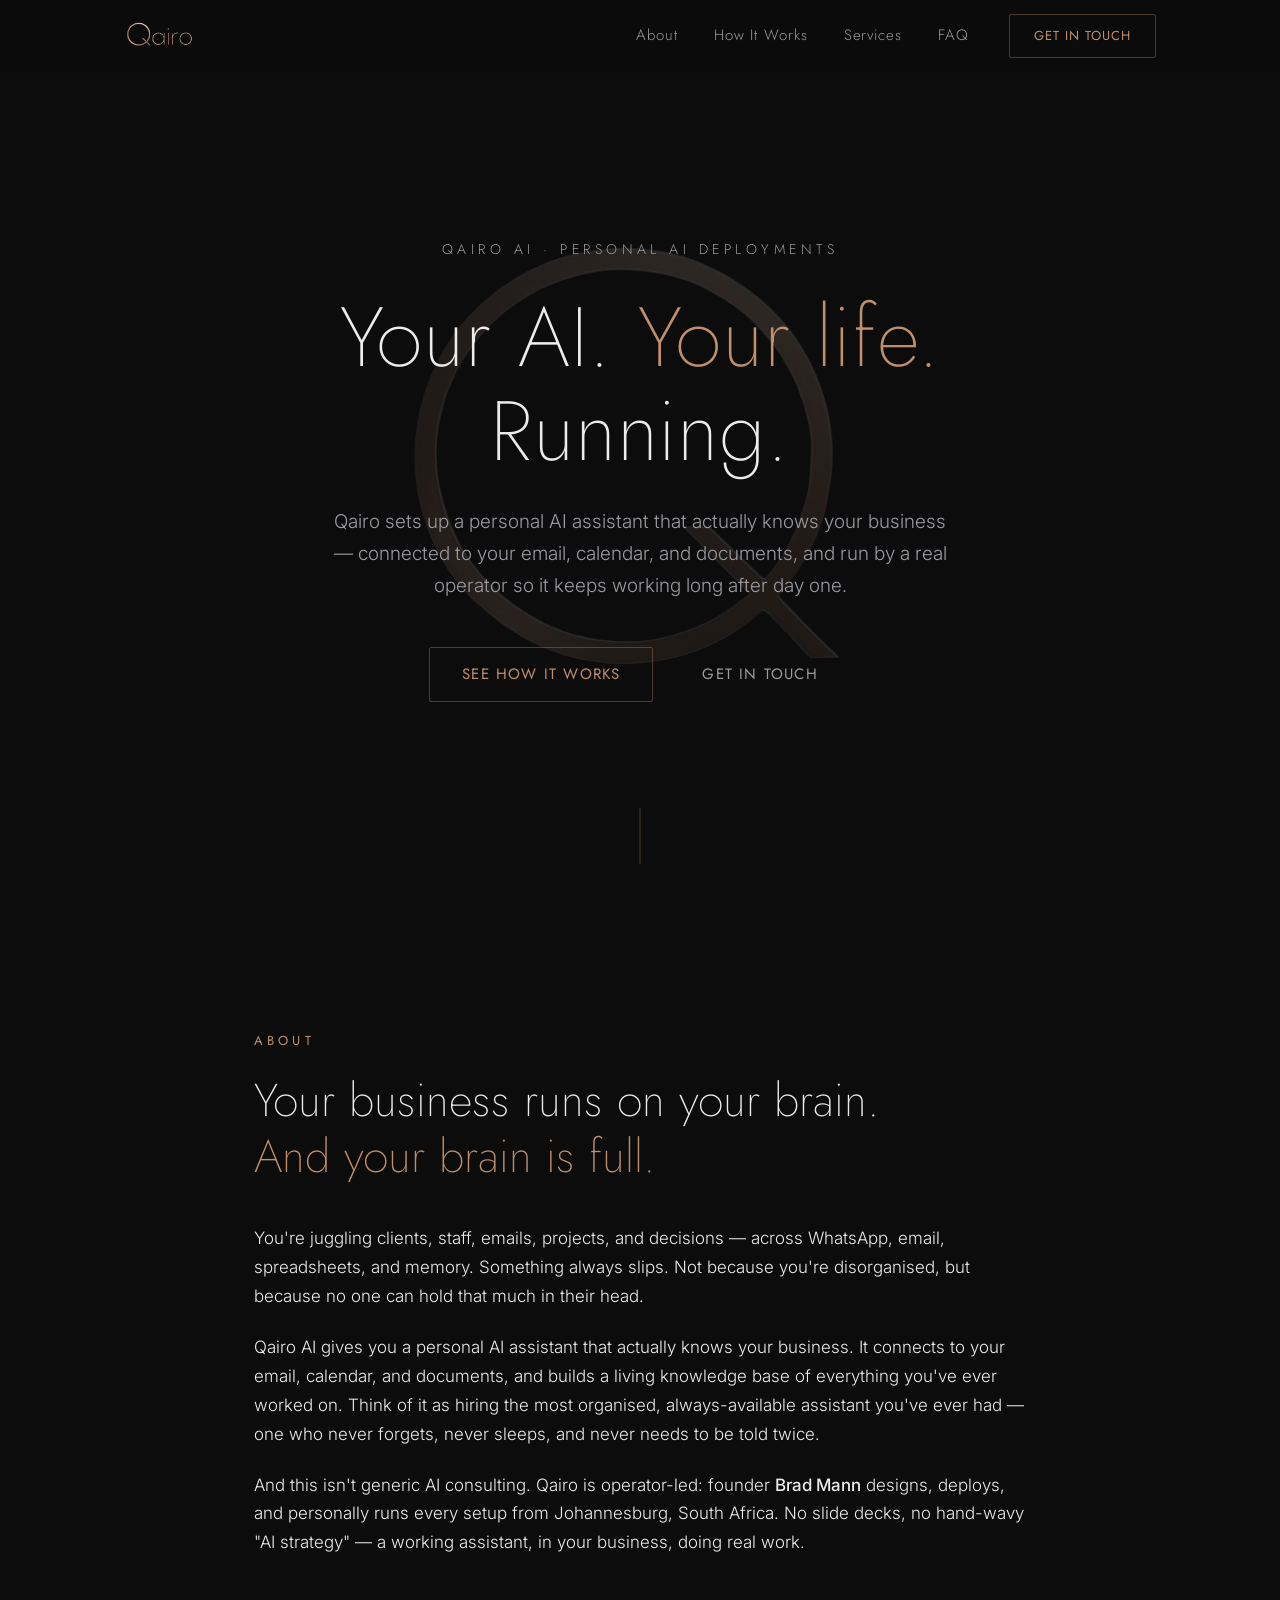
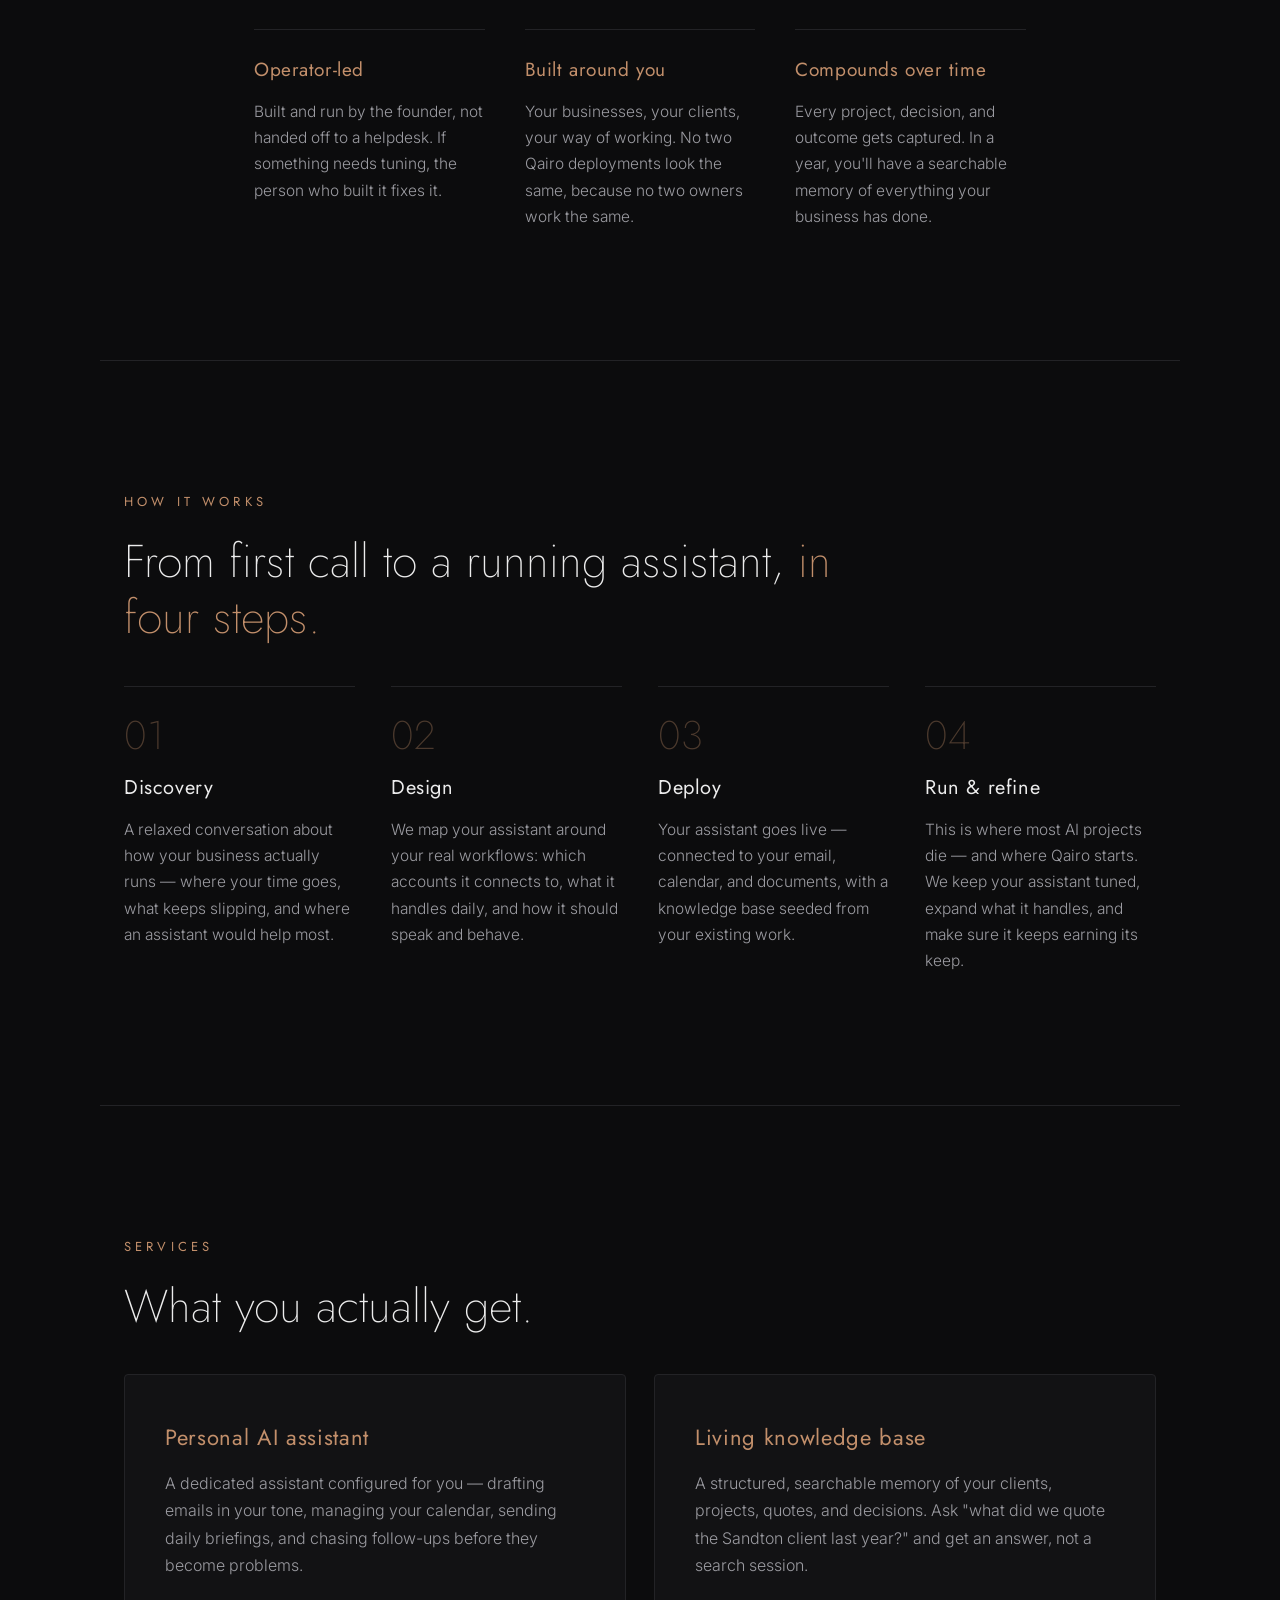
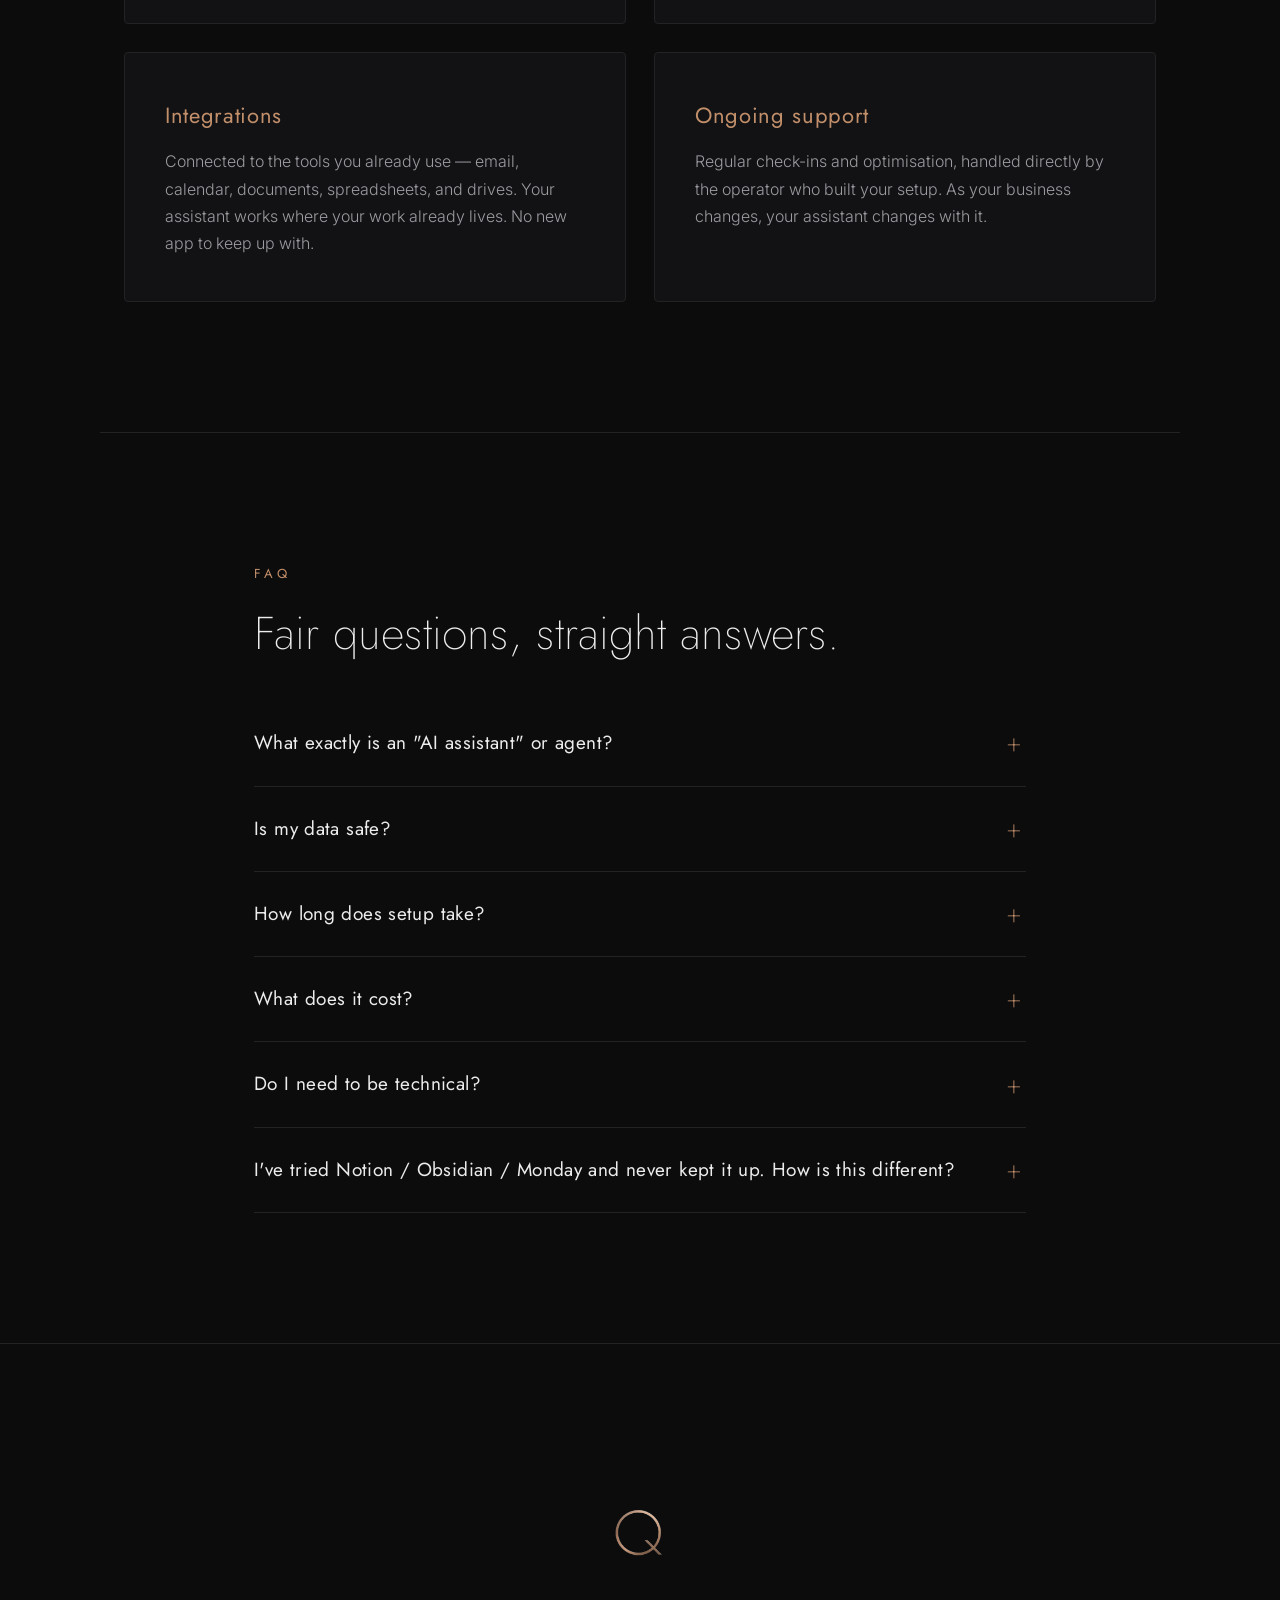
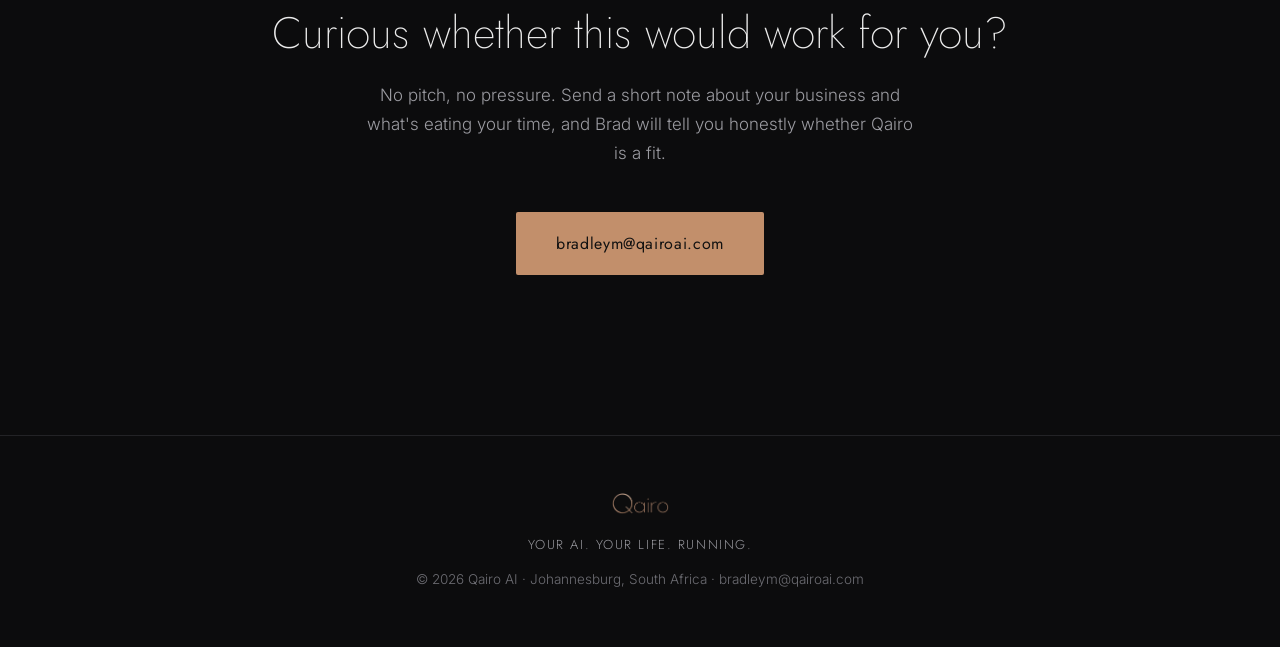
==== index.html @ a89d3c4e "Fix script path: remove js/ prefix from main.js" ====
<!DOCTYPE html>
<html lang="en">
<head>
  <meta charset="UTF-8" />
  <meta name="viewport" content="width=device-width, initial-scale=1.0" />
  <title>Qairo AI — Your AI. Your life. Running.</title>
  <meta name="description" content="Qairo AI sets up a personal AI assistant that actually knows your business — connected to your email, calendar, and documents, run by an operator who keeps it working." />
  <link rel="icon" type="image/png" href="favicon.png" />
  <link rel="preconnect" href="https://fonts.googleapis.com" />
  <link rel="preconnect" href="https://fonts.gstatic.com" crossorigin />
  <link href="https://fonts.googleapis.com/css2?family=Jost:wght@200;300;400;500&family=Inter:wght@300;400;500&display=swap" rel="stylesheet" />
  <link rel="stylesheet" href="style.css" />
</head>
<body>

  <!-- ===== Navigation ===== -->
  <header class="nav" id="nav">
    <div class="nav-inner">
      <a href="#top" class="nav-brand" aria-label="Qairo AI — back to top">
        <img src="qairo-wordmark-t.png" alt="Qairo" class="nav-logo" />
      </a>
      <nav class="nav-links" aria-label="Page sections">
        <a href="#about">About</a>
        <a href="#how">How It Works</a>
        <a href="#services">Services</a>
        <a href="#faq">FAQ</a>
      </nav>
      <a href="#contact" class="btn btn-outline nav-cta">Get in touch</a>
      <button class="nav-toggle" id="navToggle" aria-label="Open menu" aria-expanded="false">
        <span></span><span></span>
      </button>
    </div>
    <nav class="nav-mobile" id="navMobile" aria-label="Mobile navigation">
      <a href="#about">About</a>
      <a href="#how">How It Works</a>
      <a href="#services">Services</a>
      <a href="#faq">FAQ</a>
      <a href="#contact">Get in touch</a>
    </nav>
  </header>

  <main id="top">

    <!-- ===== Hero ===== -->
    <section class="hero">
      <div class="hero-ring" aria-hidden="true">
        <img src="qairo-mark-t.png" alt="" />
      </div>
      <div class="hero-content reveal">
        <p class="hero-kicker">Qairo AI &middot; Personal AI Deployments</p>
        <h1 class="hero-title">
          Your AI. <span class="accent">Your life.</span> Running.
        </h1>
        <p class="hero-sub">
          Qairo sets up a personal AI assistant that actually knows your business —
          connected to your email, calendar, and documents, and run by a real operator
          so it keeps working long after day one.
        </p>
        <div class="hero-actions">
          <a href="#how" class="btn btn-outline">See how it works</a>
          <a href="#contact" class="btn btn-ghost">Get in touch</a>
        </div>
      </div>
      <a href="#about" class="hero-scroll" aria-label="Scroll to About">
        <span class="hero-scroll-line"></span>
      </a>
    </section>

    <!-- ===== About ===== -->
    <section class="section" id="about">
      <div class="container narrow">
        <p class="section-kicker reveal">About</p>
        <h2 class="section-title reveal">Your business runs on your brain.<br /><span class="accent">And your brain is full.</span></h2>
        <div class="about-copy reveal">
          <p>
            You're juggling clients, staff, emails, projects, and decisions — across WhatsApp,
            email, spreadsheets, and memory. Something always slips. Not because you're
            disorganised, but because no one can hold that much in their head.
          </p>
          <p>
            Qairo AI gives you a personal AI assistant that actually knows your business.
            It connects to your email, calendar, and documents, and builds a living knowledge
            base of everything you've ever worked on. Think of it as hiring the most organised,
            always-available assistant you've ever had — one who never forgets, never sleeps,
            and never needs to be told twice.
          </p>
          <p>
            And this isn't generic AI consulting. Qairo is operator-led: founder
            <strong>Brad Mann</strong> designs, deploys, and personally runs every setup from
            Johannesburg, South Africa. No slide decks, no hand-wavy "AI strategy" — a working
            assistant, in your business, doing real work.
          </p>
        </div>
        <div class="about-points">
          <div class="about-point reveal">
            <h3>Operator-led</h3>
            <p>Built and run by the founder, not handed off to a helpdesk. If something needs tuning, the person who built it fixes it.</p>
          </div>
          <div class="about-point reveal">
            <h3>Built around you</h3>
            <p>Your businesses, your clients, your way of working. No two Qairo deployments look the same, because no two owners work the same.</p>
          </div>
          <div class="about-point reveal">
            <h3>Compounds over time</h3>
            <p>Every project, decision, and outcome gets captured. In a year, you'll have a searchable memory of everything your business has done.</p>
          </div>
        </div>
      </div>
    </section>

    <div class="divider" aria-hidden="true"></div>

    <!-- ===== How It Works ===== -->
    <section class="section" id="how">
      <div class="container">
        <p class="section-kicker reveal">How It Works</p>
        <h2 class="section-title reveal">From first call to a running assistant, <span class="accent">in four steps.</span></h2>
        <ol class="steps">
          <li class="step reveal">
            <span class="step-num">01</span>
            <h3>Discovery</h3>
            <p>A relaxed conversation about how your business actually runs — where your time goes, what keeps slipping, and where an assistant would help most.</p>
          </li>
          <li class="step reveal">
            <span class="step-num">02</span>
            <h3>Design</h3>
            <p>We map your assistant around your real workflows: which accounts it connects to, what it handles daily, and how it should speak and behave.</p>
          </li>
          <li class="step reveal">
            <span class="step-num">03</span>
            <h3>Deploy</h3>
            <p>Your assistant goes live — connected to your email, calendar, and documents, with a knowledge base seeded from your existing work.</p>
          </li>
          <li class="step reveal">
            <span class="step-num">04</span>
            <h3>Run &amp; refine</h3>
            <p>This is where most AI projects die — and where Qairo starts. We keep your assistant tuned, expand what it handles, and make sure it keeps earning its keep.</p>
          </li>
        </ol>
      </div>
    </section>

    <div class="divider" aria-hidden="true"></div>

    <!-- ===== Services ===== -->
    <section class="section" id="services">
      <div class="container">
        <p class="section-kicker reveal">Services</p>
        <h2 class="section-title reveal">What you actually get.</h2>
        <div class="cards">
          <div class="card reveal">
            <h3>Personal AI assistant</h3>
            <p>A dedicated assistant configured for you — drafting emails in your tone, managing your calendar, sending daily briefings, and chasing follow-ups before they become problems.</p>
          </div>
          <div class="card reveal">
            <h3>Living knowledge base</h3>
            <p>A structured, searchable memory of your clients, projects, quotes, and decisions. Ask "what did we quote the Sandton client last year?" and get an answer, not a search session.</p>
          </div>
          <div class="card reveal">
            <h3>Integrations</h3>
            <p>Connected to the tools you already use — email, calendar, documents, spreadsheets, and drives. Your assistant works where your work already lives. No new app to keep up with.</p>
          </div>
          <div class="card reveal">
            <h3>Ongoing support</h3>
            <p>Regular check-ins and optimisation, handled directly by the operator who built your setup. As your business changes, your assistant changes with it.</p>
          </div>
        </div>
      </div>
    </section>

    <div class="divider" aria-hidden="true"></div>

    <!-- ===== FAQ ===== -->
    <section class="section" id="faq">
      <div class="container narrow">
        <p class="section-kicker reveal">FAQ</p>
        <h2 class="section-title reveal">Fair questions, straight answers.</h2>
        <div class="faq-list reveal">

          <details class="faq-item">
            <summary>What exactly is an "AI assistant" or agent?</summary>
            <div class="faq-body">
              <p>It's software powered by the same AI models behind tools like ChatGPT — but set up specifically for you, connected to your actual email, calendar, and documents, and given a memory of your business. Instead of you visiting a chatbot and explaining context every time, your assistant already knows the context and does the work: drafting, scheduling, reminding, and answering questions about your own history.</p>
            </div>
          </details>

          <details class="faq-item">
            <summary>Is my data safe?</summary>
            <div class="faq-body">
              <p>Yes — and this is treated as the most important part of the setup, not an afterthought. Your assistant runs on your own accounts and infrastructure, access is scoped to only what it needs, and your knowledge base belongs to you. Nothing is pooled with other clients, and nothing is used to train public models. If you ever leave, you keep everything.</p>
            </div>
          </details>

          <details class="faq-item">
            <summary>How long does setup take?</summary>
            <div class="faq-body">
              <p>Most deployments are live and useful within the first couple of weeks. You'll see real value early — a working assistant handling email and calendar — and the knowledge base deepens over the following weeks as more of your history gets captured.</p>
            </div>
          </details>

          <details class="faq-item">
            <summary>What does it cost?</summary>
            <div class="faq-body">
              <p>Pricing is a once-off setup fee plus a simple monthly subscription, with plans starting from R1,500 per month depending on how many integrations and how much ongoing support you need. Business and team pricing is available on request. If it doesn't save you meaningfully more than it costs, it's not doing its job — that's the standard it's held to.</p>
            </div>
          </details>

          <details class="faq-item">
            <summary>Do I need to be technical?</summary>
            <div class="faq-body">
              <p>Not at all. If you can send a WhatsApp message, you can use your assistant. The technical side — setup, integrations, maintenance — is entirely handled for you. That's the whole point of it being operator-led.</p>
            </div>
          </details>

          <details class="faq-item">
            <summary>I've tried Notion / Obsidian / Monday and never kept it up. How is this different?</summary>
            <div class="faq-body">
              <p>Those tools only work if you keep feeding them — and that's exactly the admin you don't have time for. Qairo flips it: your assistant does the capturing, filing, and updating for you. The system maintains itself, so it's still working in month six, not abandoned in week three.</p>
            </div>
          </details>

        </div>
      </div>
    </section>

    <!-- ===== CTA ===== -->
    <section class="cta" id="contact">
      <div class="container narrow reveal">
        <img src="qairo-mark-t.png" alt="" class="cta-mark" aria-hidden="true" />
        <h2 class="cta-title">Curious whether this would work for you?</h2>
        <p class="cta-sub">
          No pitch, no pressure. Send a short note about your business and what's eating your
          time, and Brad will tell you honestly whether Qairo is a fit.
        </p>
        <a href="mailto:bradleym@qairoai.com" class="btn btn-solid btn-lg">bradleym@qairoai.com</a>
      </div>
    </section>

  </main>

  <!-- ===== Footer ===== -->
  <footer class="footer">
    <div class="container footer-inner">
      <img src="qairo-wordmark-t.png" alt="Qairo" class="footer-logo" />
      <p class="footer-tag">Your AI. Your life. Running.</p>
      <p class="footer-meta">&copy; 2026 Qairo AI &middot; Johannesburg, South Africa &middot; <a href="mailto:bradleym@qairoai.com">bradleym@qairoai.com</a></p>
    </div>
  </footer>

  <script src="main.js"></script>
</body>
</html>
---- style.css ----
/* ==========================================================================
   Qairo AI — single-page site
   Palette: near-black base, grey secondary, copper accent (from logo)
   ========================================================================== */

:root {
  --bg: #0c0c0d;
  --bg-raised: #121214;
  --line: #232326;
  --text: #ececec;
  --muted: #9b9ba1;
  --copper: #c28f6b;
  --copper-bright: #d9a97f;
  --copper-dim: rgba(194, 143, 107, 0.35);

  --font-head: "Jost", "Century Gothic", sans-serif;
  --font-body: "Inter", "Helvetica Neue", sans-serif;

  --container: 1080px;
  --ease: cubic-bezier(0.22, 1, 0.36, 1);
}

* { margin: 0; padding: 0; box-sizing: border-box; }

html {
  scroll-behavior: smooth;
  scroll-padding-top: 84px;
}

body {
  background: var(--bg);
  color: var(--text);
  font-family: var(--font-body);
  font-weight: 300;
  font-size: 17px;
  line-height: 1.7;
  -webkit-font-smoothing: antialiased;
}

img { max-width: 100%; display: block; }

a { color: var(--copper); text-decoration: none; }

.container {
  max-width: var(--container);
  margin: 0 auto;
  padding: 0 24px;
}

.container.narrow { max-width: 820px; }

.accent { color: var(--copper); }

/* ===== Buttons ===== */

.btn {
  display: inline-block;
  font-family: var(--font-head);
  font-weight: 400;
  font-size: 15px;
  letter-spacing: 0.08em;
  text-transform: uppercase;
  padding: 14px 32px;
  border-radius: 2px;
  transition: all 0.35s var(--ease);
}

.btn-solid {
  background: var(--copper);
  color: #111;
}
.btn-solid:hover {
  background: var(--copper-bright);
  transform: translateY(-2px);
}

.btn-outline {
  border: 1px solid var(--copper-dim);
  color: var(--copper);
}
.btn-outline:hover {
  border-color: var(--copper);
  transform: translateY(-1px);
}

.btn-ghost {
  color: var(--muted);
  border: 1px solid transparent;
}
.btn-ghost:hover { color: var(--text); }

.btn-lg {
  font-size: 16px;
  padding: 18px 40px;
  text-transform: none;
  letter-spacing: 0.04em;
}

/* ===== Navigation ===== */

.nav {
  position: fixed;
  inset: 0 0 auto 0;
  z-index: 100;
  background: rgba(12, 12, 13, 0.72);
  backdrop-filter: blur(14px);
  -webkit-backdrop-filter: blur(14px);
  border-bottom: 1px solid transparent;
  transition: border-color 0.4s var(--ease);
}

.nav.scrolled { border-bottom-color: var(--line); }

.nav-inner {
  max-width: var(--container);
  margin: 0 auto;
  padding: 0 24px;
  height: 72px;
  display: flex;
  align-items: center;
  gap: 40px;
}

.nav-logo { height: 30px; width: auto; }

.nav-brand { display: flex; align-items: center; }

.nav-links {
  display: flex;
  gap: 36px;
  margin-left: auto;
}

.nav-links a {
  font-family: var(--font-head);
  font-weight: 300;
  font-size: 15px;
  letter-spacing: 0.06em;
  color: var(--muted);
  transition: color 0.3s var(--ease);
}

.nav-links a:hover { color: var(--copper); }

.nav-cta { padding: 10px 24px; font-size: 13px; }

.nav-toggle {
  display: none;
  margin-left: auto;
  background: none;
  border: none;
  width: 40px;
  height: 40px;
  cursor: pointer;
  flex-direction: column;
  justify-content: center;
  align-items: center;
  gap: 7px;
}
.nav-toggle span {
  display: block;
  width: 22px;
  height: 1px;
  background: var(--text);
  transition: transform 0.3s var(--ease), opacity 0.3s var(--ease);
}
.nav-toggle[aria-expanded="true"] span:first-child { transform: translateY(4px) rotate(45deg); }
.nav-toggle[aria-expanded="true"] span:last-child { transform: translateY(-4px) rotate(-45deg); }

.nav-mobile {
  display: none;
  flex-direction: column;
  padding: 8px 24px 24px;
  border-bottom: 1px solid var(--line);
}
.nav-mobile a {
  font-family: var(--font-head);
  font-size: 17px;
  letter-spacing: 0.05em;
  color: var(--text);
  padding: 14px 0;
  border-bottom: 1px solid var(--line);
}
.nav-mobile a:last-child { border-bottom: none; color: var(--copper); }
.nav.open .nav-mobile { display: flex; }

/* ===== Hero ===== */

.hero {
  min-height: 100vh;
  display: flex;
  flex-direction: column;
  justify-content: center;
  align-items: center;
  text-align: center;
  position: relative;
  overflow: hidden;
  padding: 120px 24px 80px;
}

.hero-ring {
  position: absolute;
  top: 50%;
  left: 50%;
  width: min(78vh, 90vw);
  transform: translate(-50%, -50%);
  opacity: 0.14;
  pointer-events: none;
  animation: ring-drift 26s ease-in-out infinite alternate;
}

@keyframes ring-drift {
  from { transform: translate(-50%, -50%) rotate(-3deg) scale(1); }
  to   { transform: translate(-50%, -50%) rotate(3deg) scale(1.04); }
}

.hero-content {
  position: relative;
  max-width: 760px;
}

.hero-kicker {
  font-family: var(--font-head);
  font-weight: 300;
  font-size: 14px;
  letter-spacing: 0.32em;
  text-transform: uppercase;
  color: var(--muted);
  margin-bottom: 28px;
}

.hero-title {
  font-family: var(--font-head);
  font-weight: 200;
  font-size: clamp(44px, 7.5vw, 84px);
  line-height: 1.12;
  letter-spacing: 0.01em;
  margin-bottom: 28px;
}

.hero-sub {
  color: var(--muted);
  font-size: clamp(16px, 2vw, 19px);
  max-width: 620px;
  margin: 0 auto 44px;
}

.hero-actions {
  display: flex;
  gap: 16px;
  justify-content: center;
  flex-wrap: wrap;
}

.hero-scroll {
  position: absolute;
  bottom: 36px;
  left: 50%;
  transform: translateX(-50%);
}

.hero-scroll-line {
  display: block;
  width: 1px;
  height: 56px;
  background: var(--copper-dim);
  position: relative;
  overflow: hidden;
}
.hero-scroll-line::after {
  content: "";
  position: absolute;
  inset: 0;
  background: var(--copper);
  transform: translateY(-100%);
  animation: scroll-hint 2.6s var(--ease) infinite;
}

@keyframes scroll-hint {
  0% { transform: translateY(-100%); }
  55% { transform: translateY(100%); }
  100% { transform: translateY(100%); }
}

/* ===== Sections ===== */

.section { padding: 130px 0; }

.section-kicker {
  font-family: var(--font-head);
  font-weight: 400;
  font-size: 13px;
  letter-spacing: 0.32em;
  text-transform: uppercase;
  color: var(--copper);
  margin-bottom: 20px;
}

.section-title {
  font-family: var(--font-head);
  font-weight: 200;
  font-size: clamp(30px, 4.4vw, 46px);
  line-height: 1.22;
  margin-bottom: 40px;
  max-width: 720px;
}

.divider {
  height: 1px;
  max-width: var(--container);
  margin: 0 auto;
  background: var(--line);
}

/* ===== About ===== */

.about-copy p { margin-bottom: 22px; }
.about-copy p:last-child { margin-bottom: 0; }
.about-copy strong { font-weight: 500; color: var(--text); }

.about-points {
  display: grid;
  grid-template-columns: repeat(3, 1fr);
  gap: 40px;
  margin-top: 72px;
}

.about-point {
  border-top: 1px solid var(--line);
  padding-top: 24px;
  transition: border-color 0.4s var(--ease);
}
.about-point:hover { border-top-color: var(--copper-dim); }

.about-point h3 {
  font-family: var(--font-head);
  font-weight: 400;
  font-size: 19px;
  letter-spacing: 0.03em;
  color: var(--copper);
  margin-bottom: 12px;
}

.about-point p { color: var(--muted); font-size: 15.5px; }

/* ===== How It Works ===== */

.steps {
  list-style: none;
  display: grid;
  grid-template-columns: repeat(4, 1fr);
  gap: 36px;
  margin-top: 24px;
  counter-reset: step;
}

.step {
  border-top: 1px solid var(--line);
  padding-top: 28px;
  transition: border-color 0.4s var(--ease);
}
.step:hover { border-top-color: var(--copper); }

.step-num {
  font-family: var(--font-head);
  font-weight: 200;
  font-size: 40px;
  color: var(--copper-dim);
  display: block;
  margin-bottom: 16px;
  line-height: 1;
}

.step h3 {
  font-family: var(--font-head);
  font-weight: 400;
  font-size: 20px;
  letter-spacing: 0.03em;
  margin-bottom: 12px;
}

.step p { color: var(--muted); font-size: 15.5px; }

/* ===== Services ===== */

.cards {
  display: grid;
  grid-template-columns: repeat(2, 1fr);
  gap: 28px;
  margin-top: 24px;
}

.card {
  background: var(--bg-raised);
  border: 1px solid var(--line);
  border-radius: 4px;
  padding: 44px 40px;
  transition: border-color 0.4s var(--ease), transform 0.4s var(--ease);
}

.card:hover {
  border-color: var(--copper-dim);
  transform: translateY(-4px);
}

.card h3 {
  font-family: var(--font-head);
  font-weight: 400;
  font-size: 22px;
  letter-spacing: 0.03em;
  color: var(--copper);
  margin-bottom: 14px;
}

.card p { color: var(--muted); font-size: 16px; }

/* ===== FAQ ===== */

.faq-list { margin-top: 8px; }

.faq-item {
  border-bottom: 1px solid var(--line);
}

.faq-item summary {
  font-family: var(--font-head);
  font-weight: 400;
  font-size: 19px;
  letter-spacing: 0.02em;
  padding: 26px 44px 26px 0;
  cursor: pointer;
  list-style: none;
  position: relative;
  transition: color 0.3s var(--ease);
}
.faq-item summary::-webkit-details-marker { display: none; }

.faq-item summary::after {
  content: "+";
  position: absolute;
  right: 4px;
  top: 50%;
  transform: translateY(-50%);
  font-family: var(--font-head);
  font-weight: 200;
  font-size: 28px;
  color: var(--copper);
  transition: transform 0.35s var(--ease);
}

.faq-item[open] summary { color: var(--copper); }
.faq-item[open] summary::after { transform: translateY(-50%) rotate(45deg); }

.faq-item summary:hover { color: var(--copper); }

.faq-body { padding: 0 44px 28px 0; }
.faq-body p { color: var(--muted); }

/* ===== CTA ===== */

.cta {
  padding: 150px 0 160px;
  text-align: center;
  border-top: 1px solid var(--line);
}

.cta-mark {
  width: 76px;
  margin: 0 auto 36px;
  opacity: 0.9;
}

.cta-title {
  font-family: var(--font-head);
  font-weight: 200;
  font-size: clamp(30px, 4.4vw, 44px);
  line-height: 1.25;
  margin-bottom: 20px;
}

.cta-sub {
  color: var(--muted);
  max-width: 560px;
  margin: 0 auto 44px;
}

/* ===== Footer ===== */

.footer {
  border-top: 1px solid var(--line);
  padding: 56px 0;
  text-align: center;
}

.footer-logo {
  height: 26px;
  width: auto;
  margin: 0 auto 16px;
  opacity: 0.85;
}

.footer-tag {
  font-family: var(--font-head);
  font-weight: 300;
  letter-spacing: 0.12em;
  font-size: 13px;
  text-transform: uppercase;
  color: var(--muted);
  margin-bottom: 12px;
}

.footer-meta { font-size: 13.5px; color: #6d6d73; }
.footer-meta a { color: #6d6d73; }
.footer-meta a:hover { color: var(--copper); }

/* ===== Reveal on scroll ===== */

.reveal {
  opacity: 0;
  transform: translateY(28px);
  transition: opacity 0.9s var(--ease), transform 0.9s var(--ease);
}

.reveal.visible {
  opacity: 1;
  transform: translateY(0);
}

@media (prefers-reduced-motion: reduce) {
  html { scroll-behavior: auto; }
  .reveal { opacity: 1; transform: none; transition: none; }
  .hero-ring { animation: none; }
  .hero-scroll-line::after { animation: none; }
  .btn, .card, .step, .about-point { transition: none; }
}

/* ===== Responsive ===== */

@media (max-width: 960px) {
  .steps { grid-template-columns: repeat(2, 1fr); }
  .about-points { grid-template-columns: 1fr; gap: 28px; }
}

@media (max-width: 760px) {
  .nav-links, .nav-cta { display: none; }
  .nav-toggle { display: flex; }

  .section { padding: 90px 0; }
  .cards { grid-template-columns: 1fr; }
  .steps { grid-template-columns: 1fr; }

  .hero { min-height: 92vh; }
  .hero-actions .btn { width: 100%; text-align: center; }

  .faq-item summary { font-size: 17px; }
}
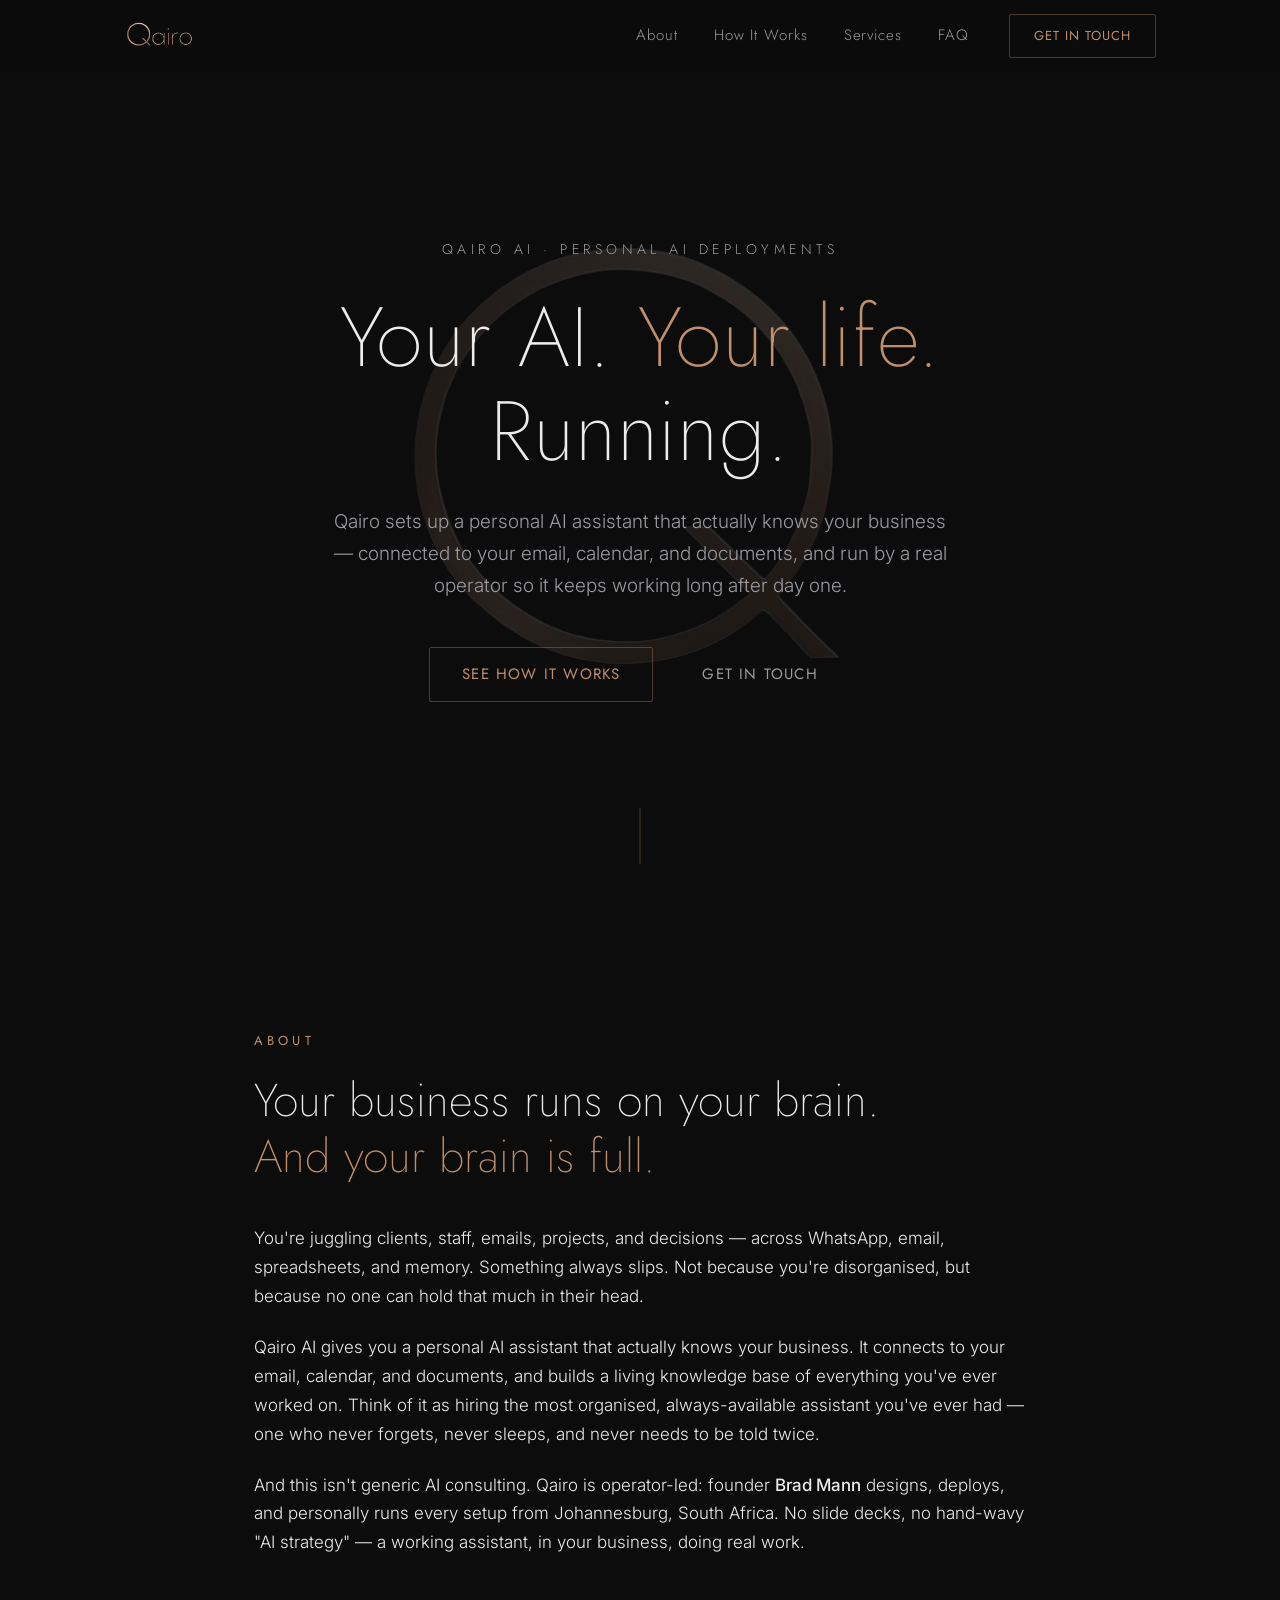
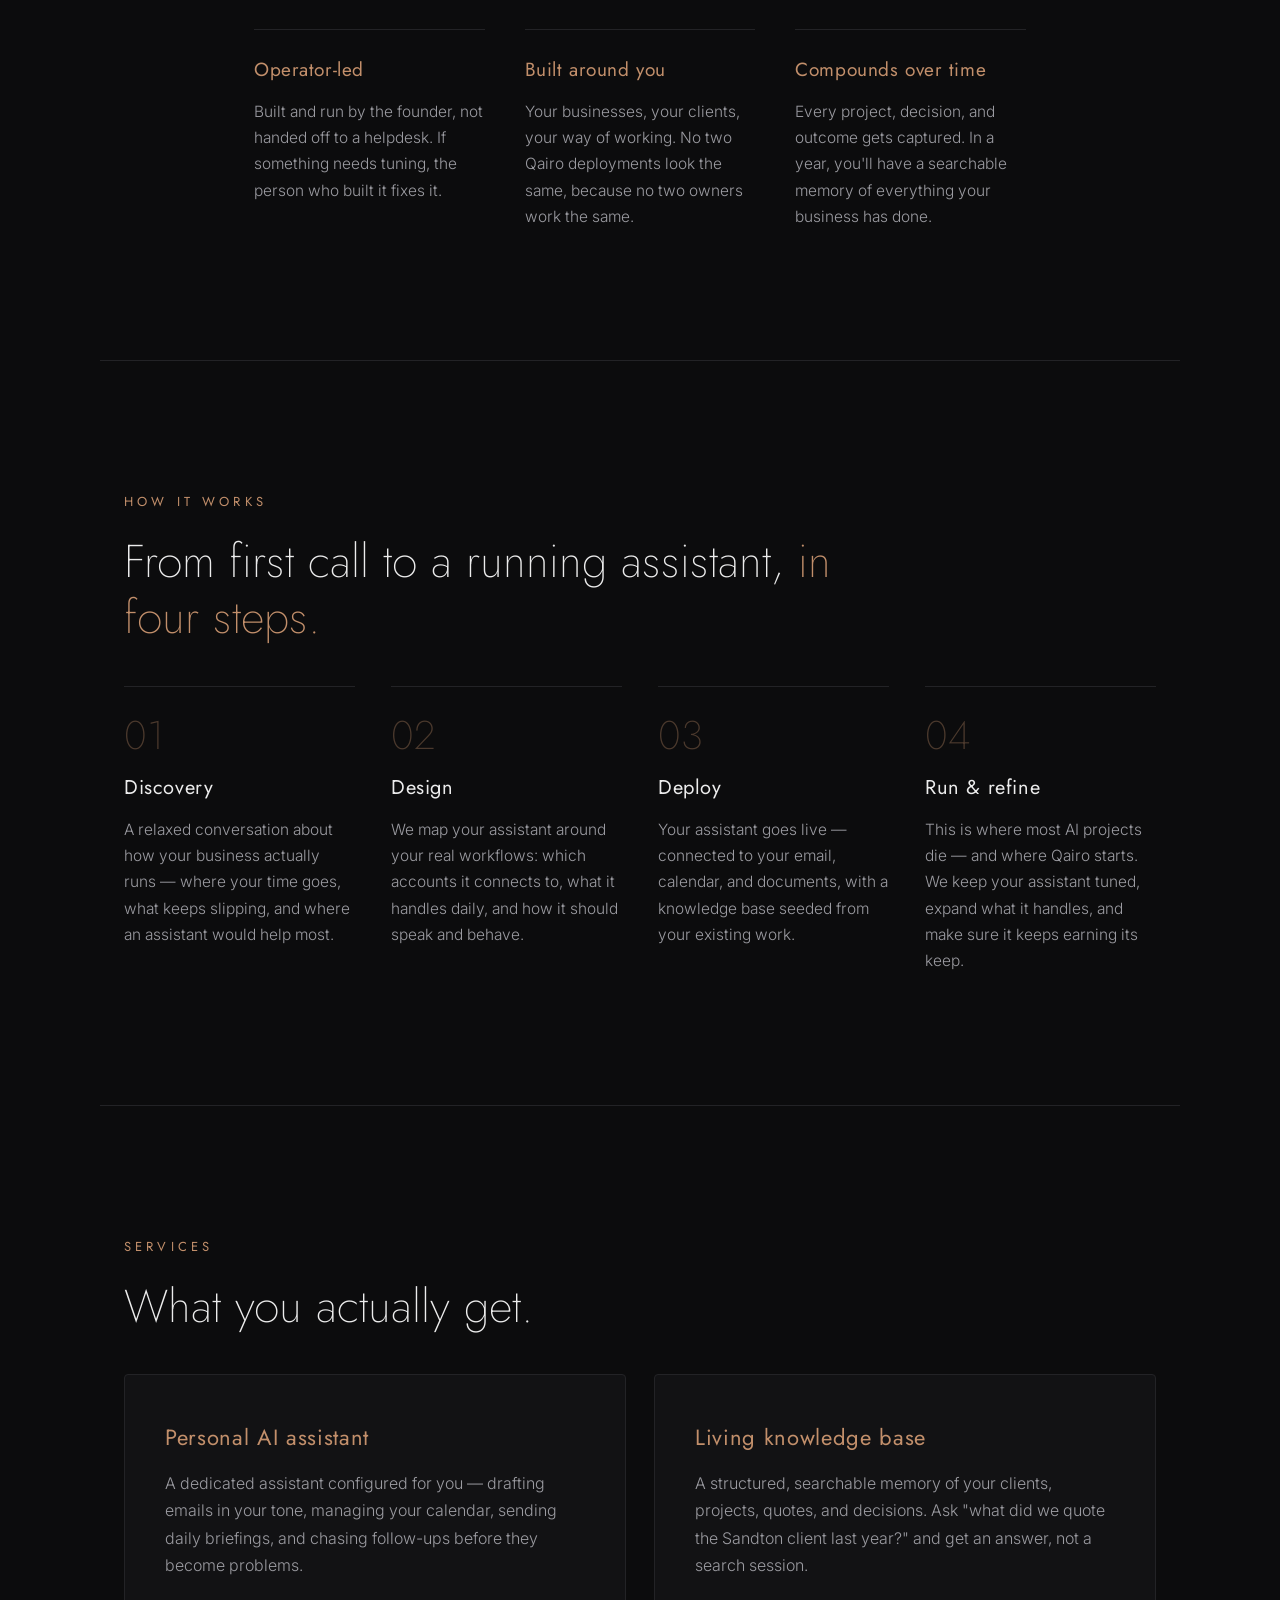
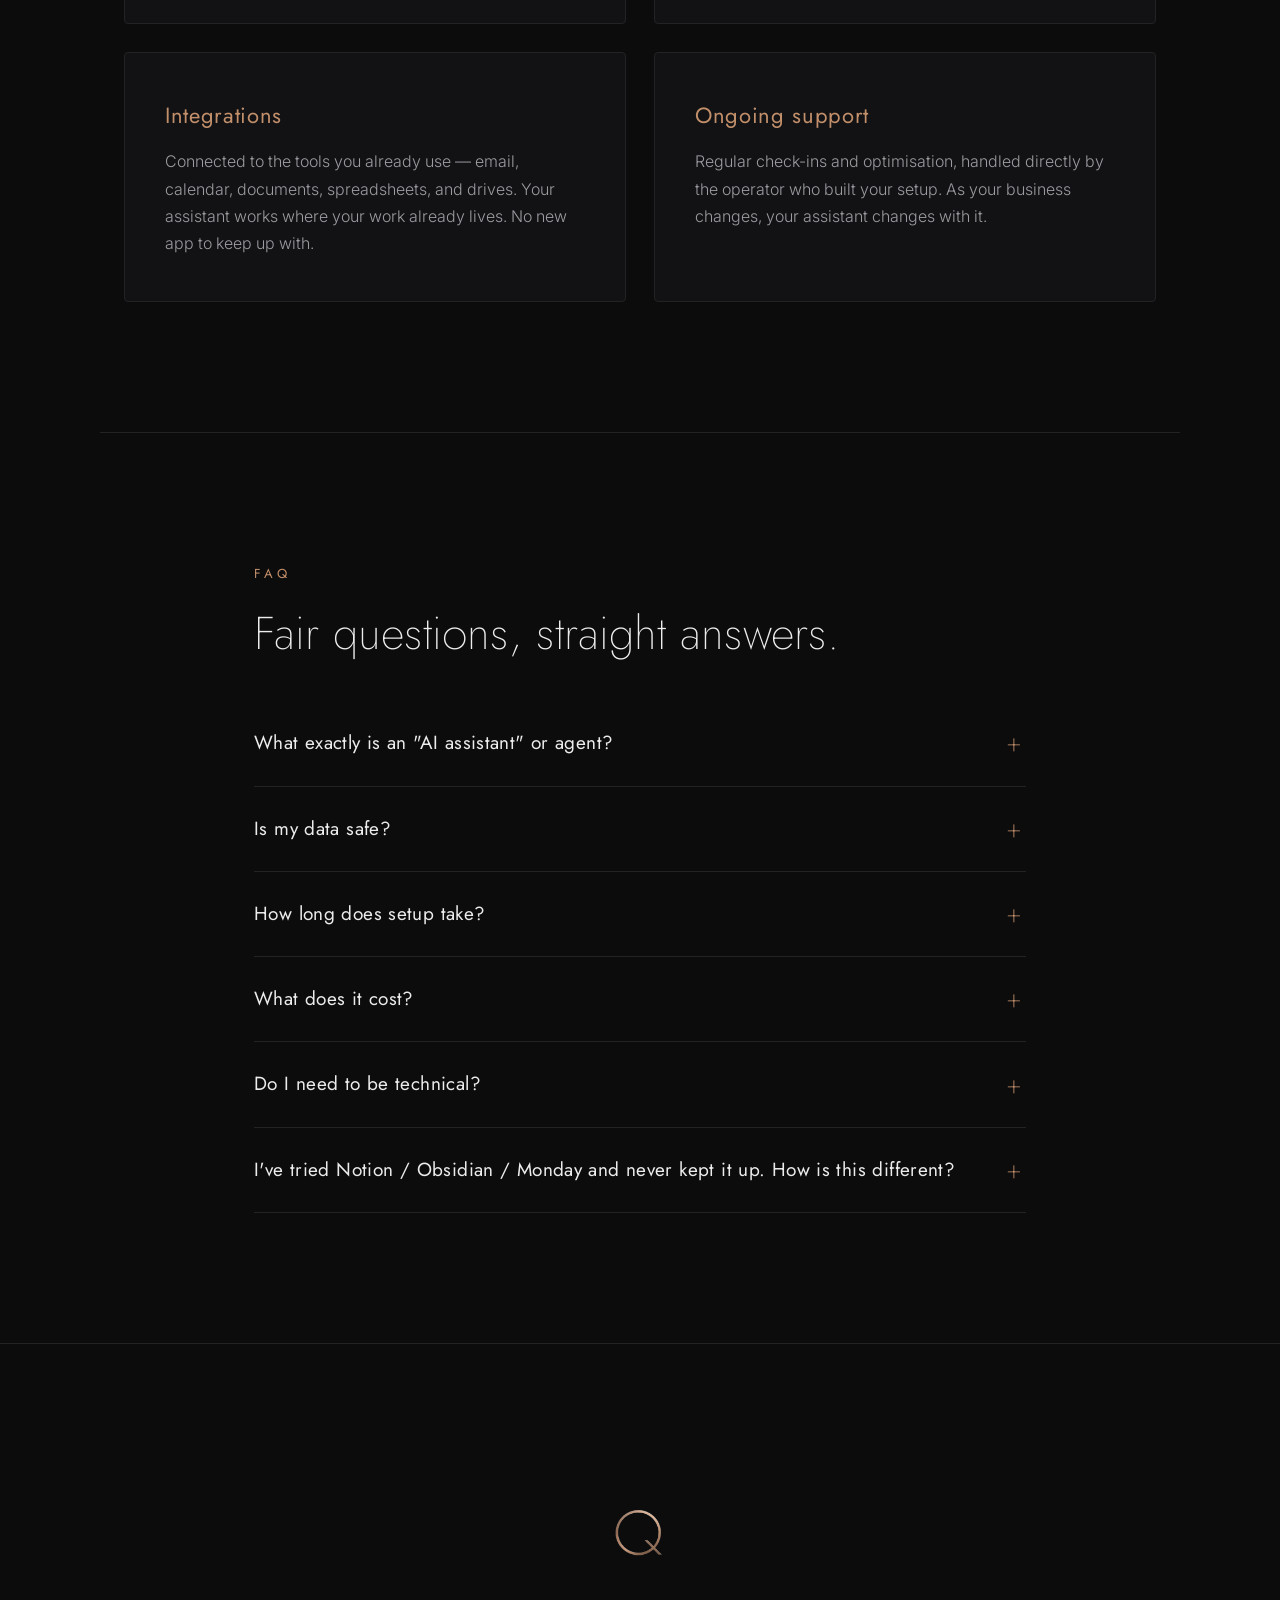
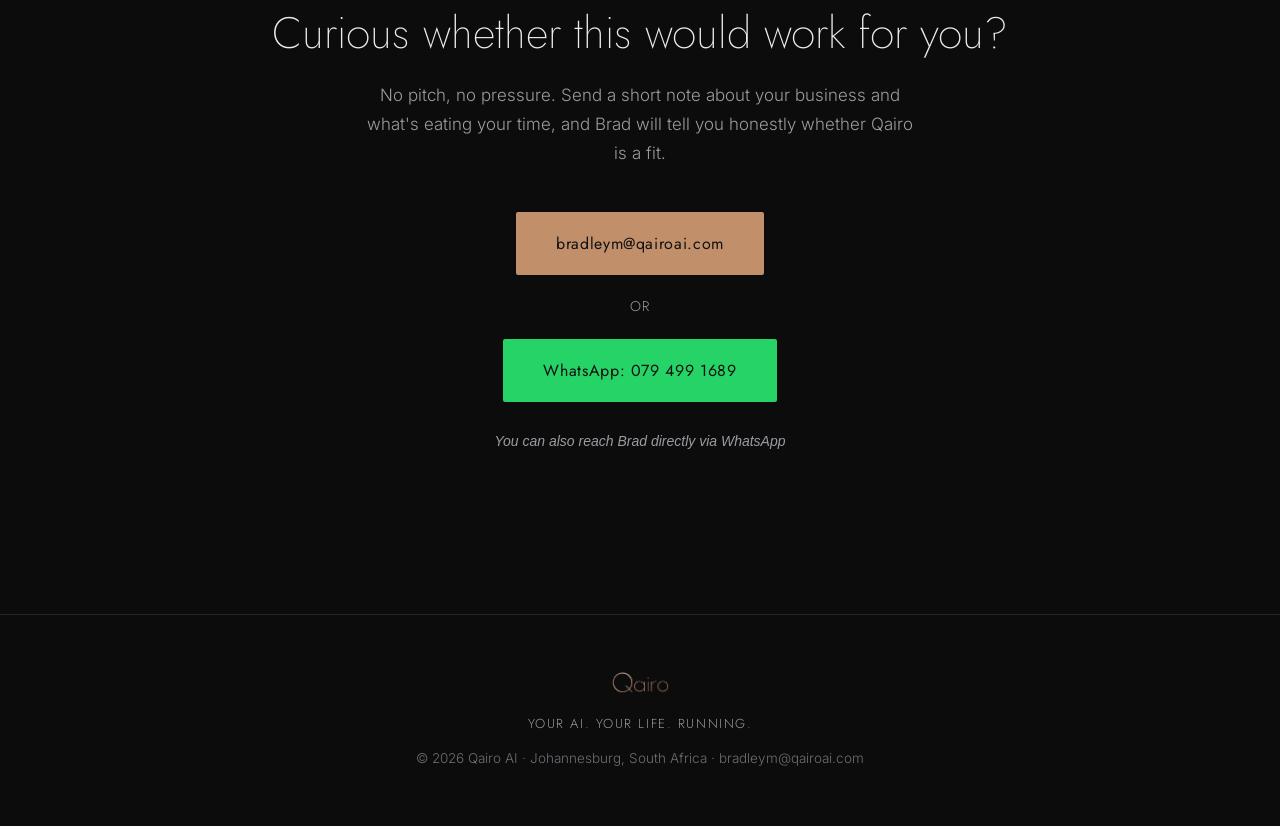
==== commit abbe6fa8: "add: WhatsApp contact option with cell number in CTA section - Added WhatsApp button with pre-filled" ====
--- a/index.html
+++ b/index.html
@@ -232,7 +232,14 @@
           No pitch, no pressure. Send a short note about your business and what's eating your
           time, and Brad will tell you honestly whether Qairo is a fit.
         </p>
-        <a href="mailto:bradleym@qairoai.com" class="btn btn-solid btn-lg">bradleym@qairoai.com</a>
+        <div class="cta-contact">
+          <a href="mailto:bradleym@qairoai.com" class="btn btn-solid btn-lg">bradleym@qairoai.com</a>
+          <div class="cta-divider">or</div>
+          <a href="https://wa.me/27794991689?text=Hi%20Brad%2C%20I'm%20interested%20in%20learning%20more%20about%20Qairo%20AI." class="btn btn-solid btn-lg" style="background-color: #25D366;">
+            WhatsApp: 079 499 1689
+          </a>
+        </div>
+        <p class="cta-note">You can also reach Brad directly via WhatsApp</p>
       </div>
     </section>
 
--- a/style.css
+++ b/style.css
@@ -484,6 +484,29 @@
   margin: 0 auto 44px;
 }
 
+.cta-contact {
+  display: flex;
+  flex-direction: column;
+  gap: 20px;
+  align-items: center;
+  margin-bottom: 28px;
+}
+
+.cta-divider {
+  font-family: var(--font-head);
+  font-weight: 300;
+  font-size: 14px;
+  letter-spacing: 0.08em;
+  text-transform: uppercase;
+  color: var(--muted);
+}
+
+.cta-note {
+  font-size: 14px;
+  color: var(--muted);
+  font-style: italic;
+}
+
 /* ===== Footer ===== */
 
 .footer {
@@ -553,4 +576,7 @@
   .hero-actions .btn { width: 100%; text-align: center; }
 
   .faq-item summary { font-size: 17px; }
-}
+
+  .cta-contact { width: 100%; }
+  .cta-contact .btn { width: 100%; }
+}
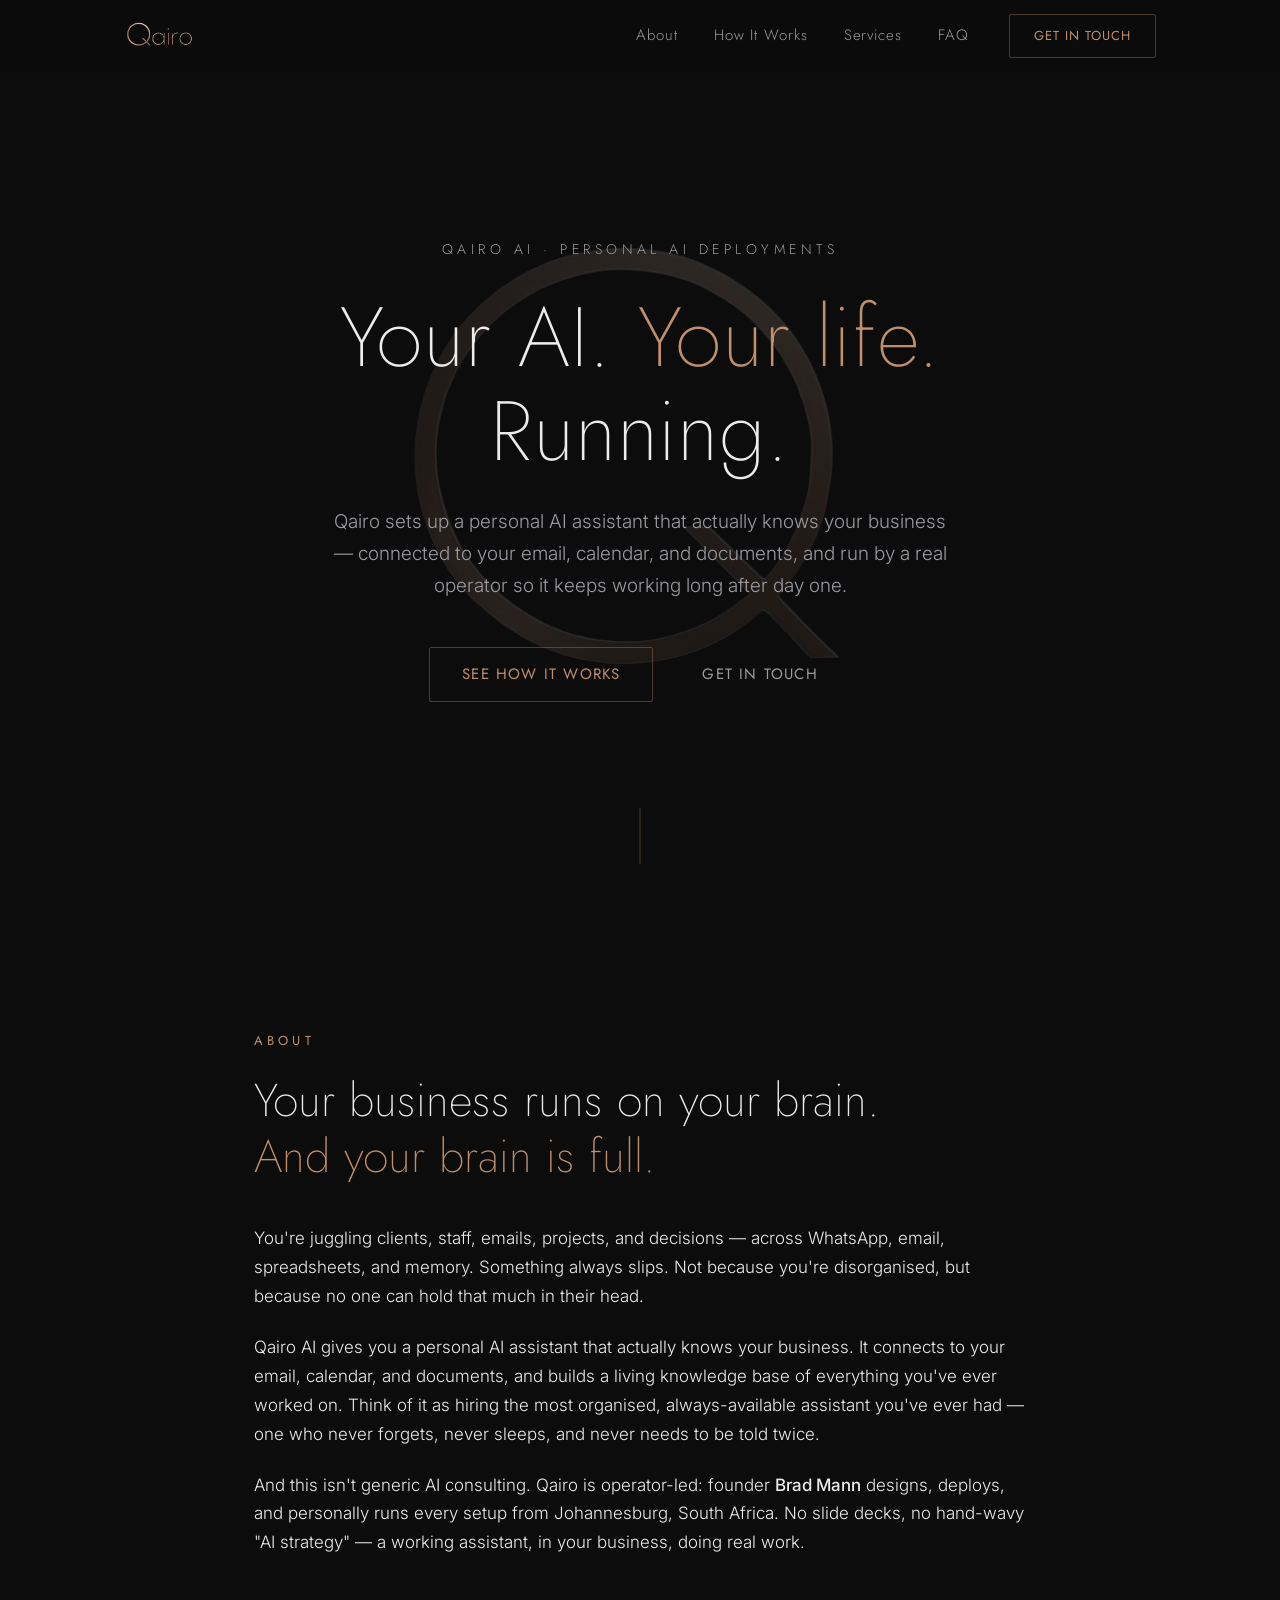
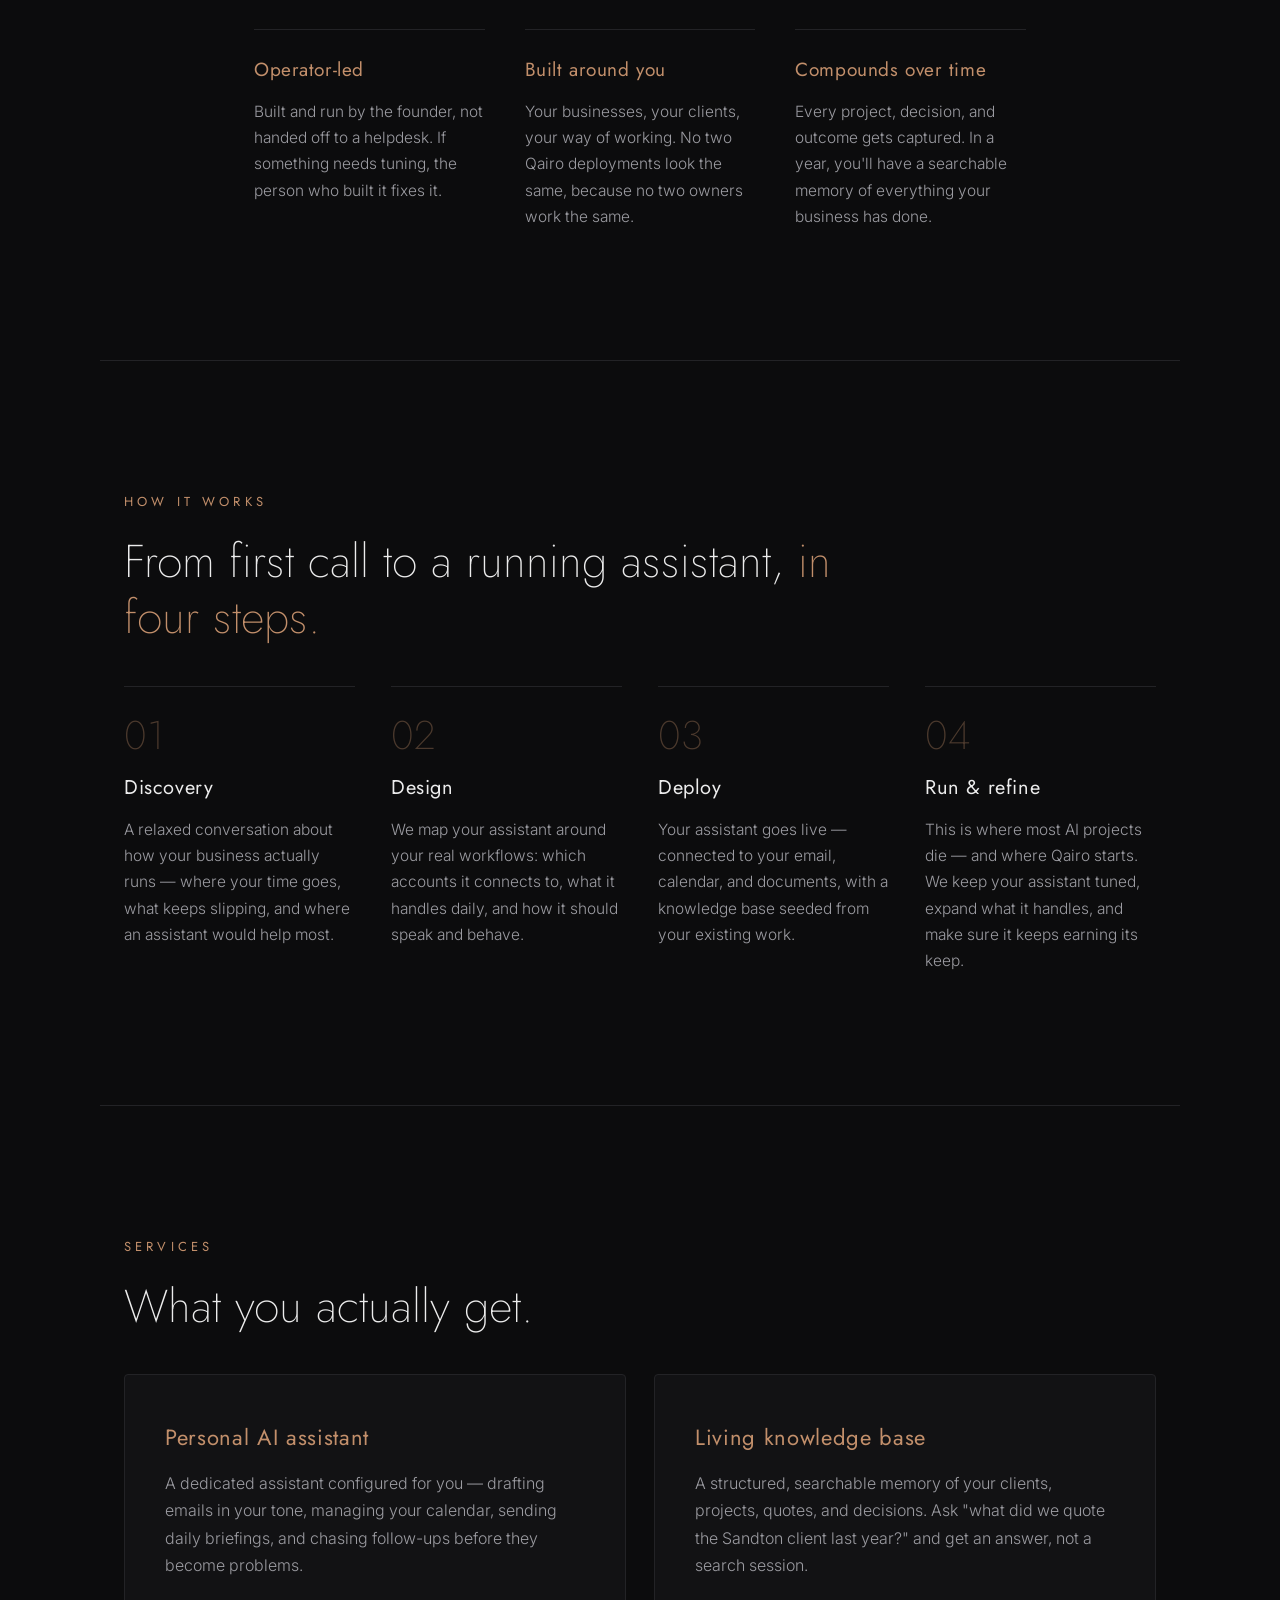
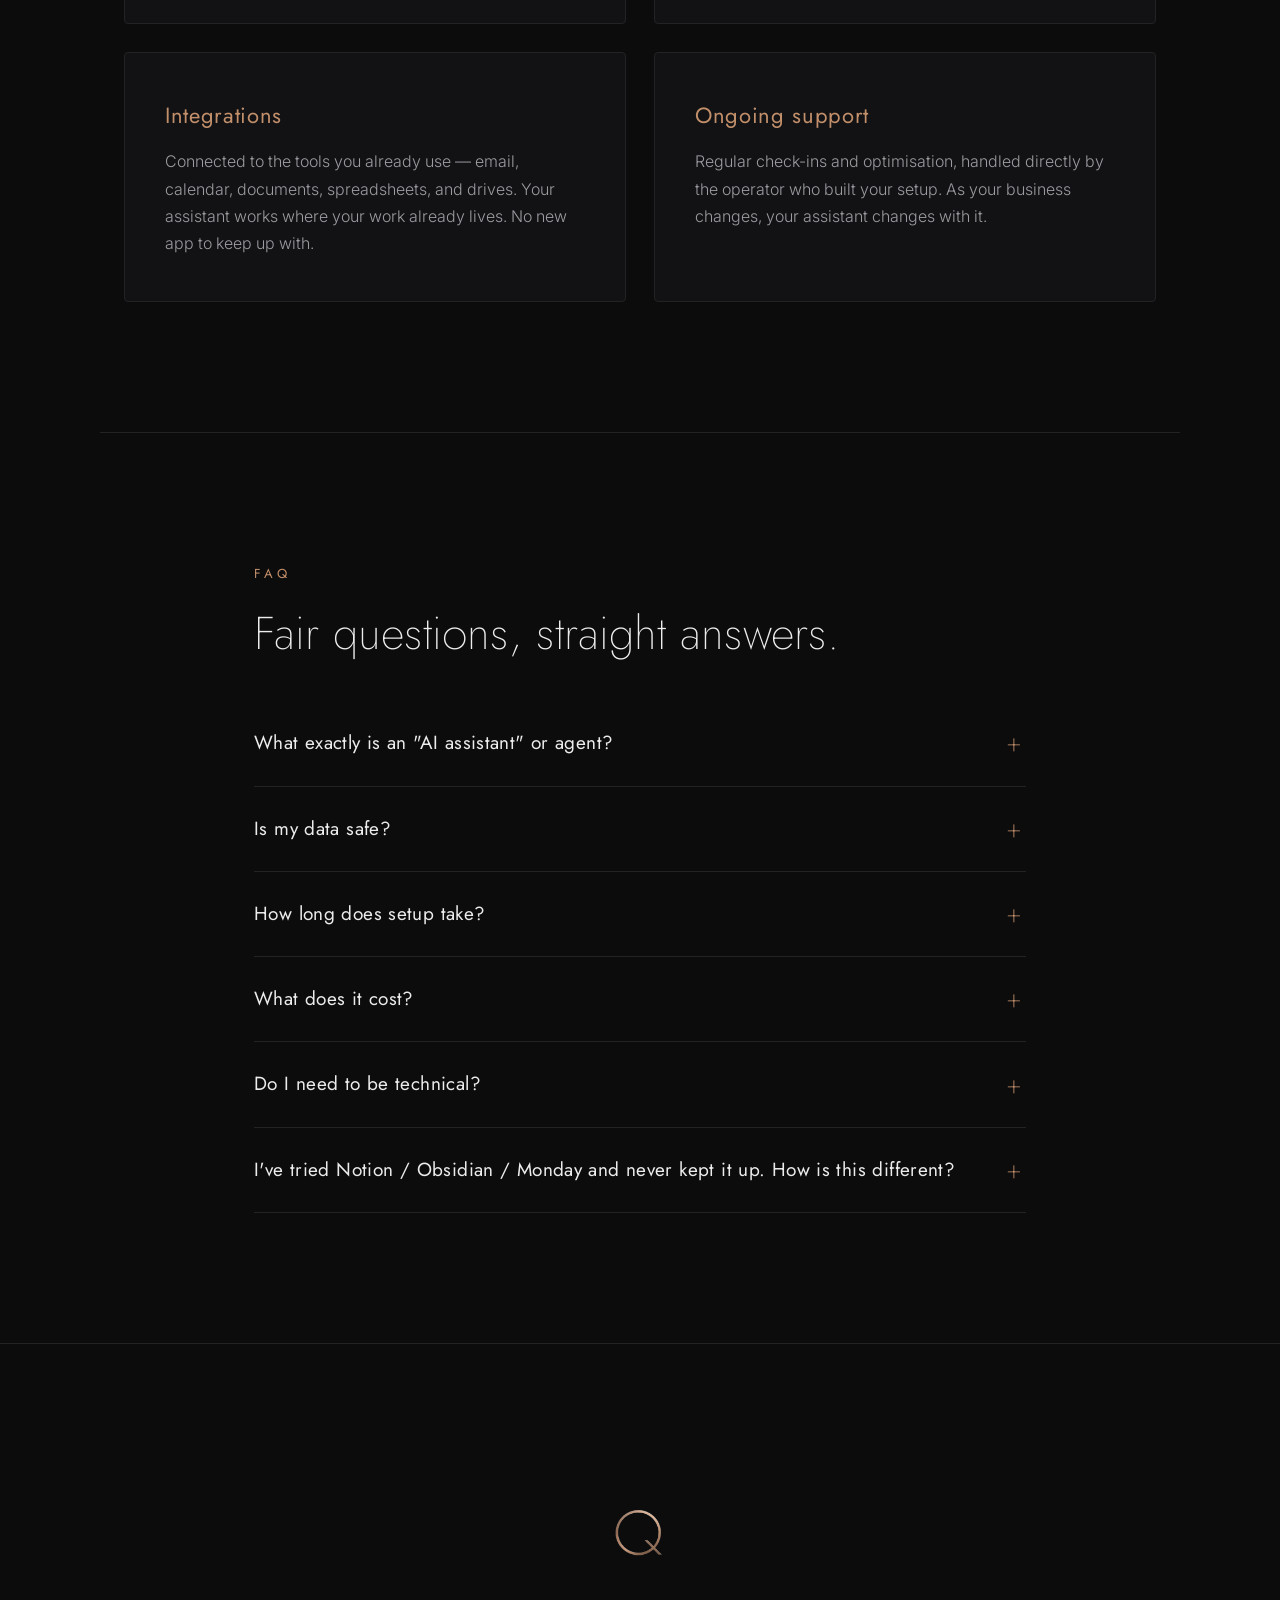
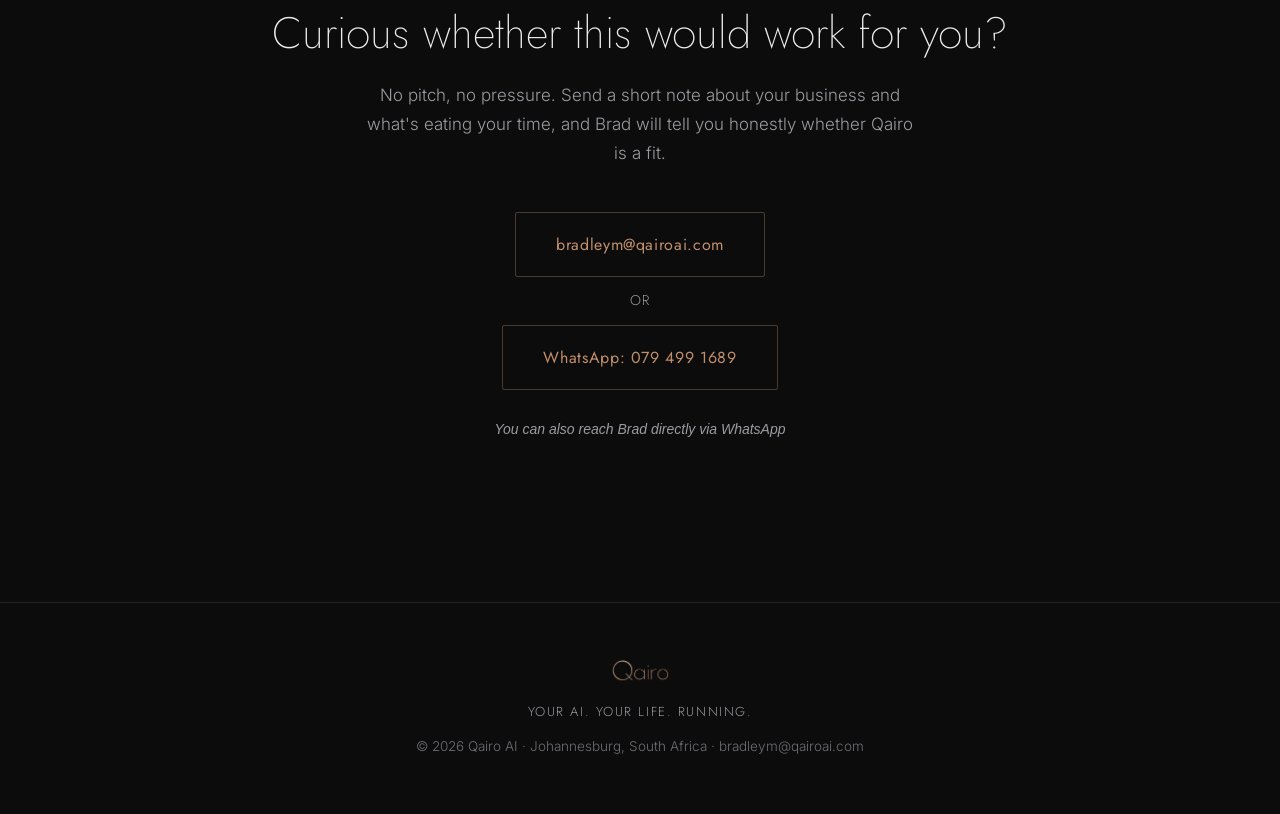
==== commit 66e090bb: "refactor: apply outline button style to CTA contact buttons - Changed both email and WhatsApp button" ====
--- a/index.html
+++ b/index.html
@@ -233,9 +233,9 @@
           time, and Brad will tell you honestly whether Qairo is a fit.
         </p>
         <div class="cta-contact">
-          <a href="mailto:bradleym@qairoai.com" class="btn btn-solid btn-lg">bradleym@qairoai.com</a>
+          <a href="mailto:bradleym@qairoai.com" class="btn btn-outline btn-lg">bradleym@qairoai.com</a>
           <div class="cta-divider">or</div>
-          <a href="https://wa.me/27794991689?text=Hi%20Brad%2C%20I'm%20interested%20in%20learning%20more%20about%20Qairo%20AI." class="btn btn-solid btn-lg" style="background-color: #25D366;">
+          <a href="https://wa.me/27794991689?text=Hi%20Brad%2C%20I'm%20interested%20in%20learning%20more%20about%20Qairo%20AI." class="btn btn-outline btn-lg">
             WhatsApp: 079 499 1689
           </a>
         </div>
--- a/style.css
+++ b/style.css
@@ -487,7 +487,7 @@
 .cta-contact {
   display: flex;
   flex-direction: column;
-  gap: 20px;
+  gap: 12px;
   align-items: center;
   margin-bottom: 28px;
 }
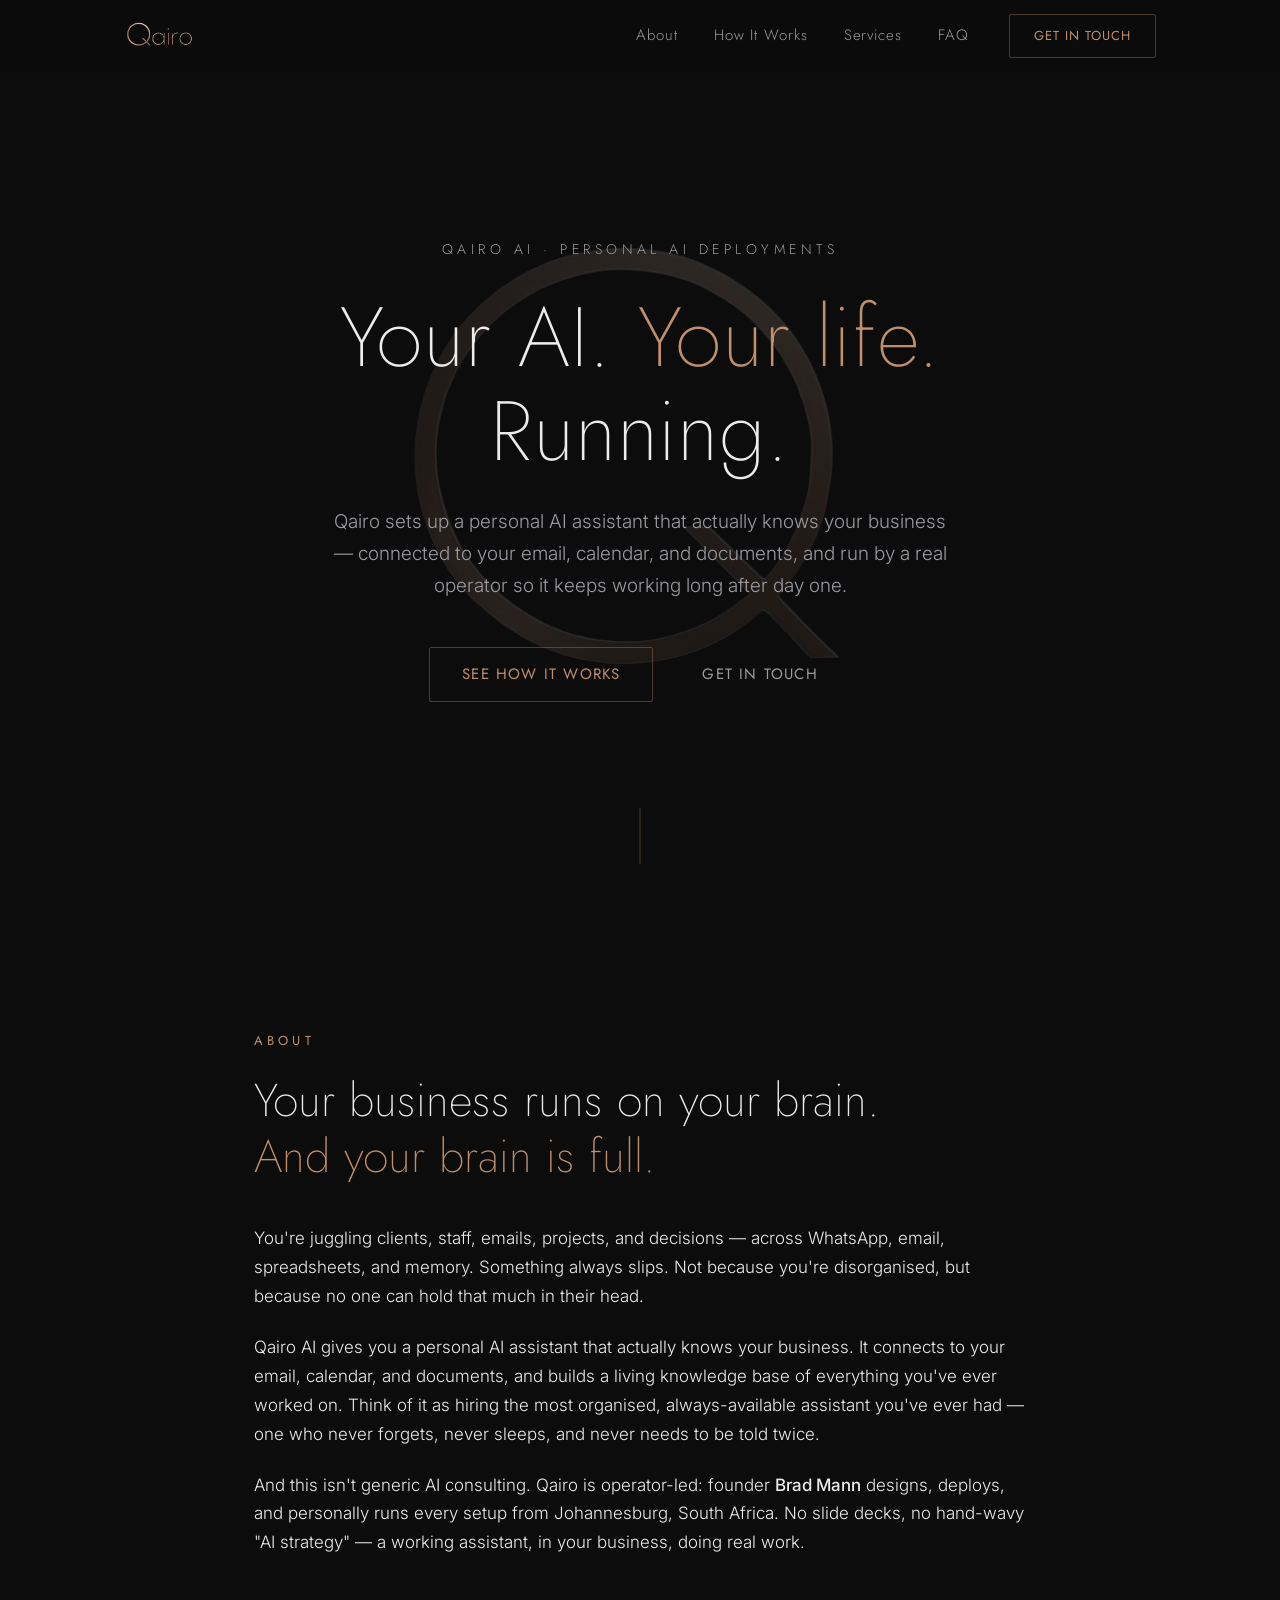
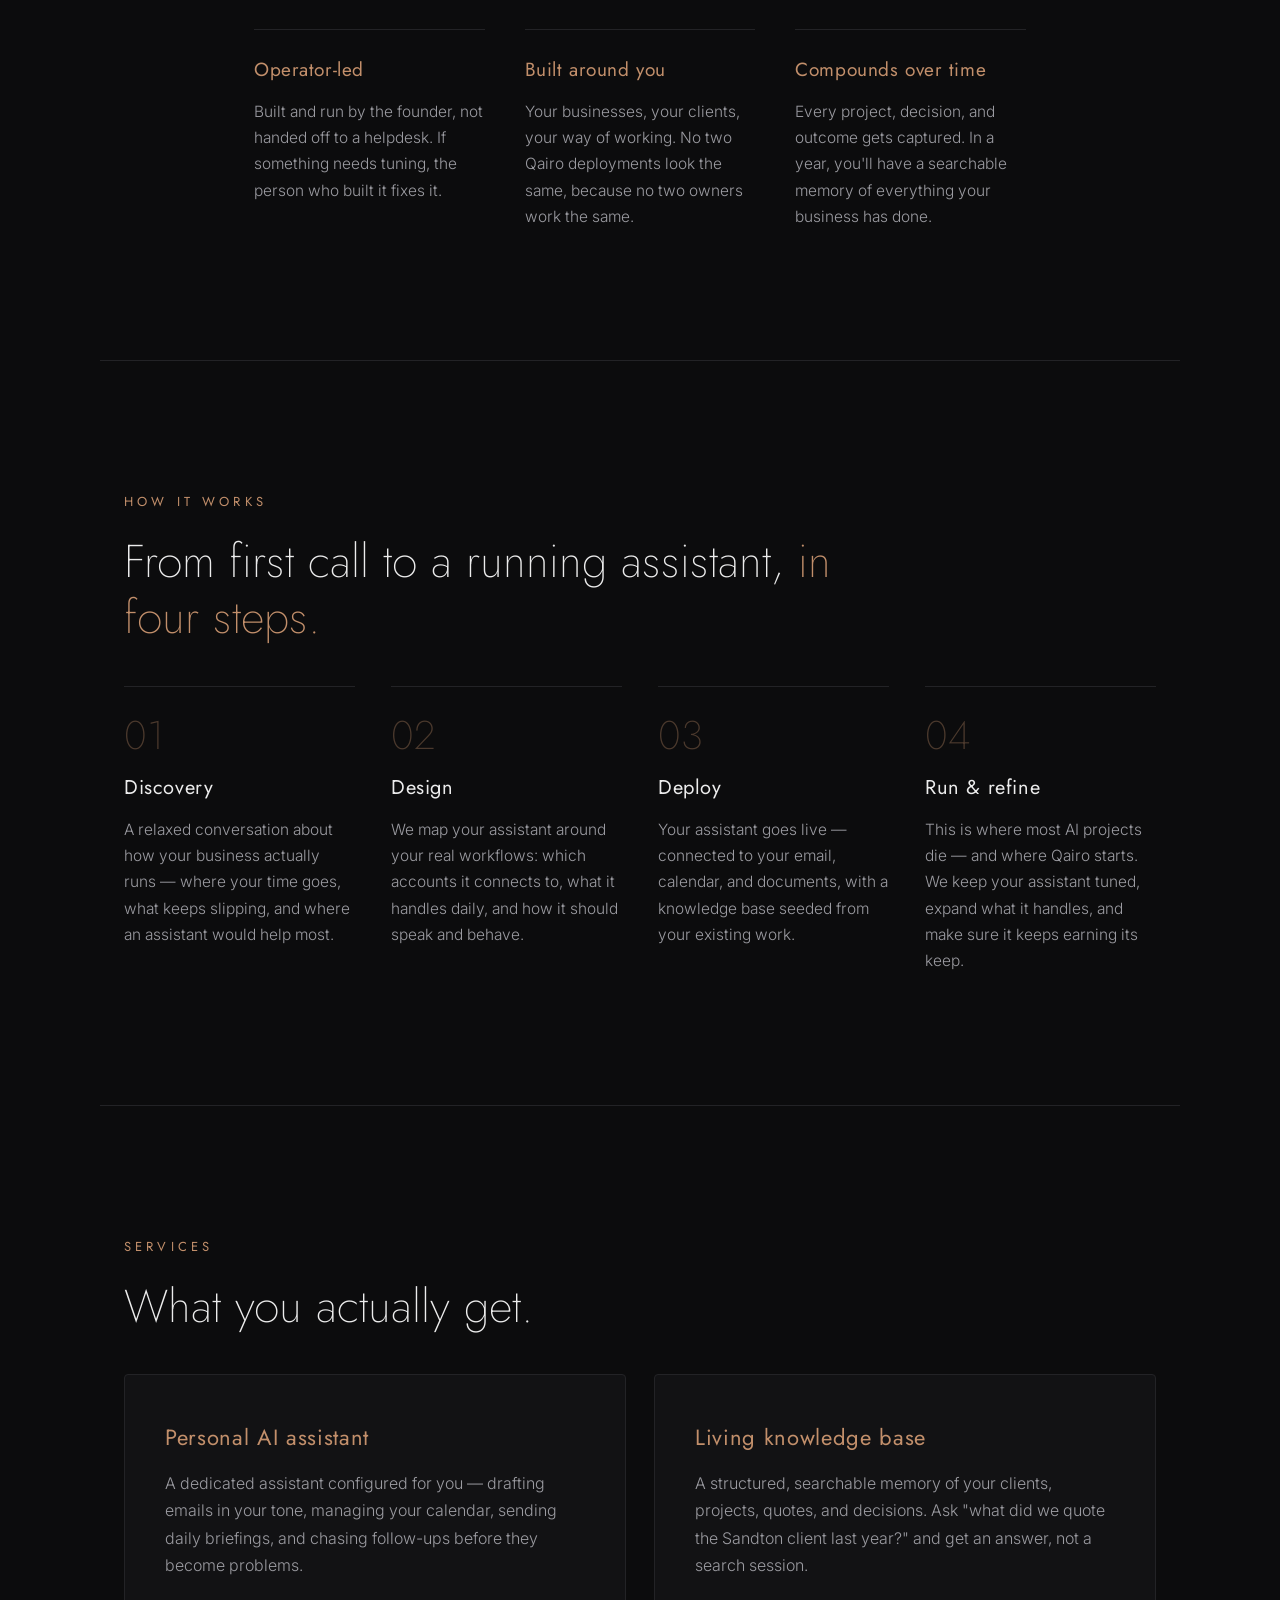
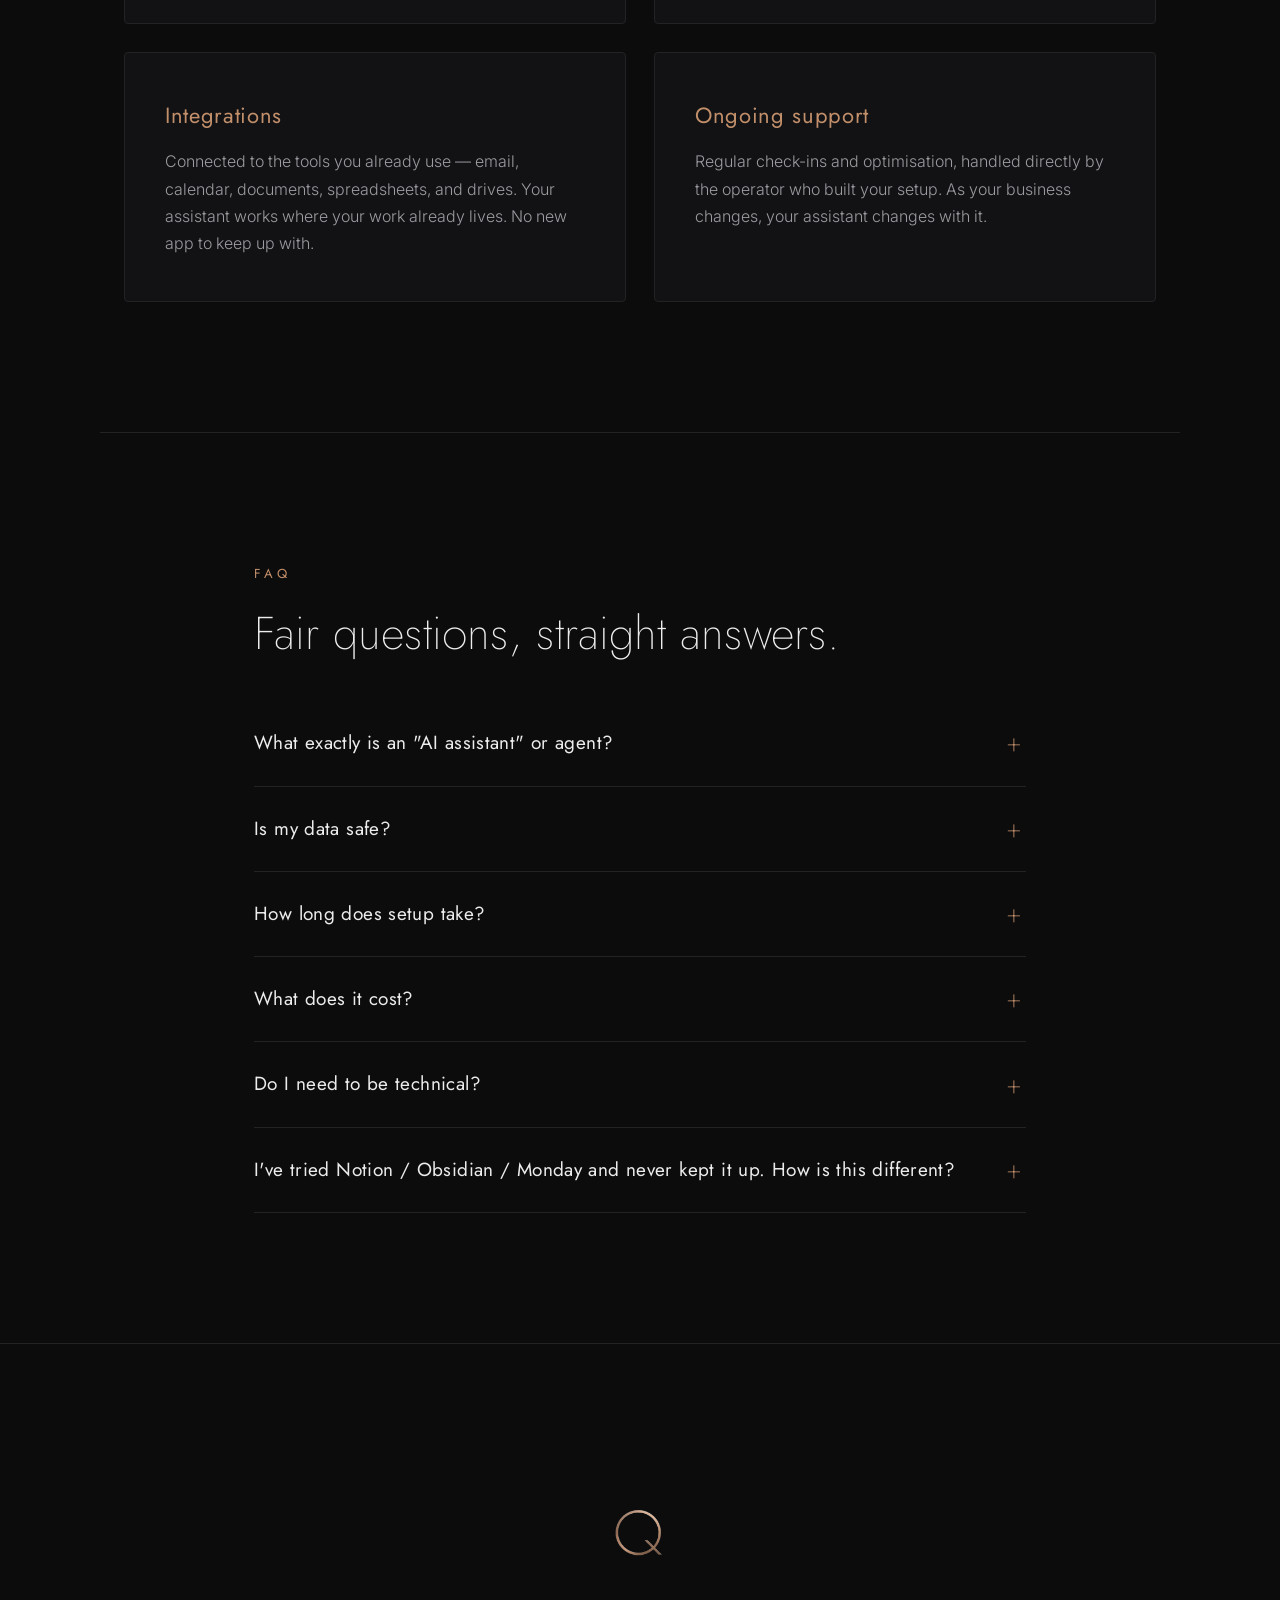
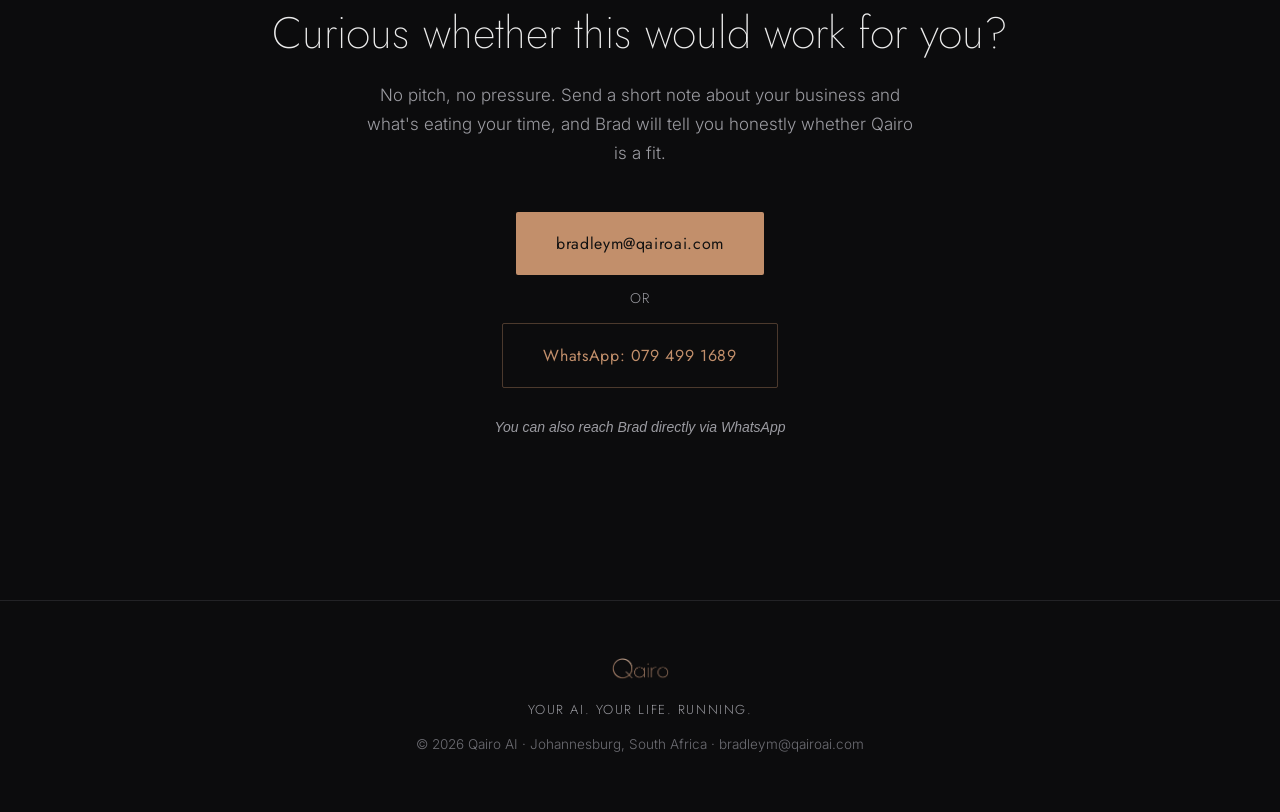
==== commit 186f62ff: "refactor: apply outline style only to WhatsApp button - Email button reverted to solid style (primar" ====
--- a/index.html
+++ b/index.html
@@ -233,7 +233,7 @@
           time, and Brad will tell you honestly whether Qairo is a fit.
         </p>
         <div class="cta-contact">
-          <a href="mailto:bradleym@qairoai.com" class="btn btn-outline btn-lg">bradleym@qairoai.com</a>
+          <a href="mailto:bradleym@qairoai.com" class="btn btn-solid btn-lg">bradleym@qairoai.com</a>
           <div class="cta-divider">or</div>
           <a href="https://wa.me/27794991689?text=Hi%20Brad%2C%20I'm%20interested%20in%20learning%20more%20about%20Qairo%20AI." class="btn btn-outline btn-lg">
             WhatsApp: 079 499 1689
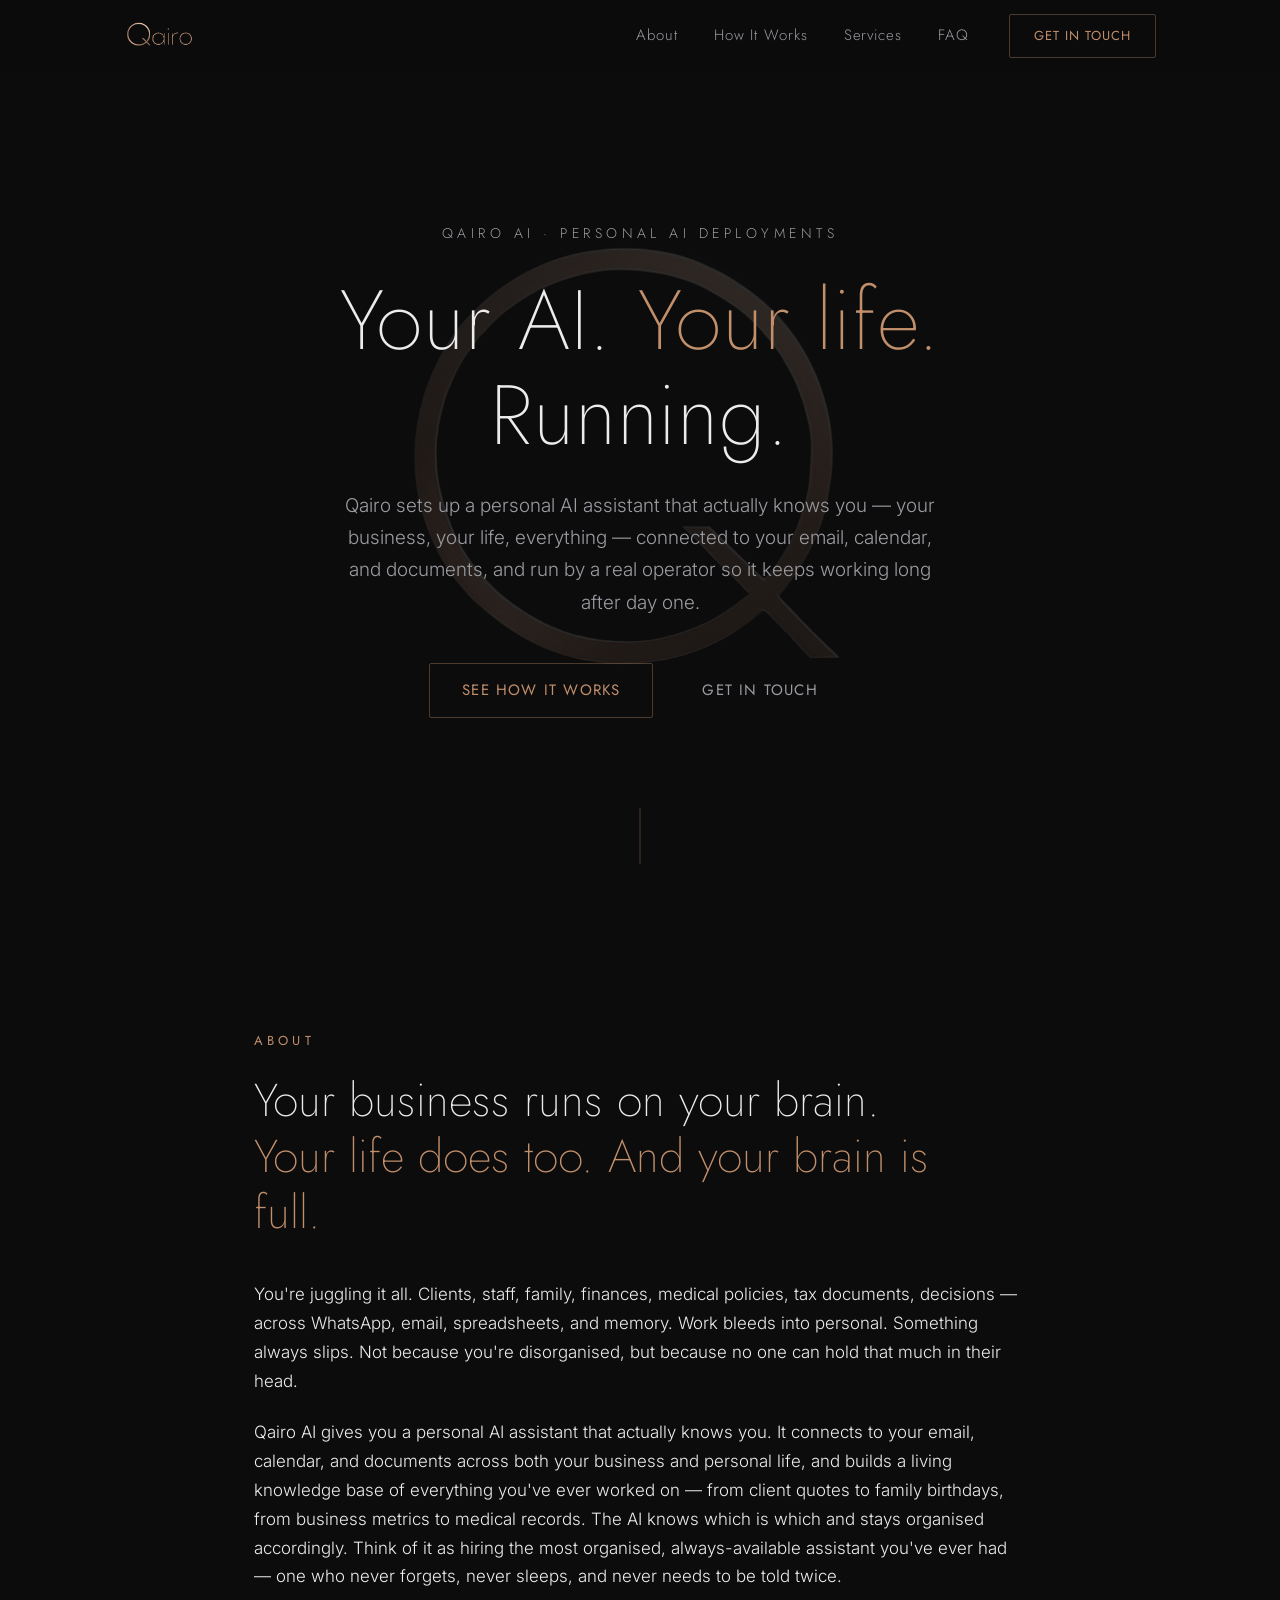
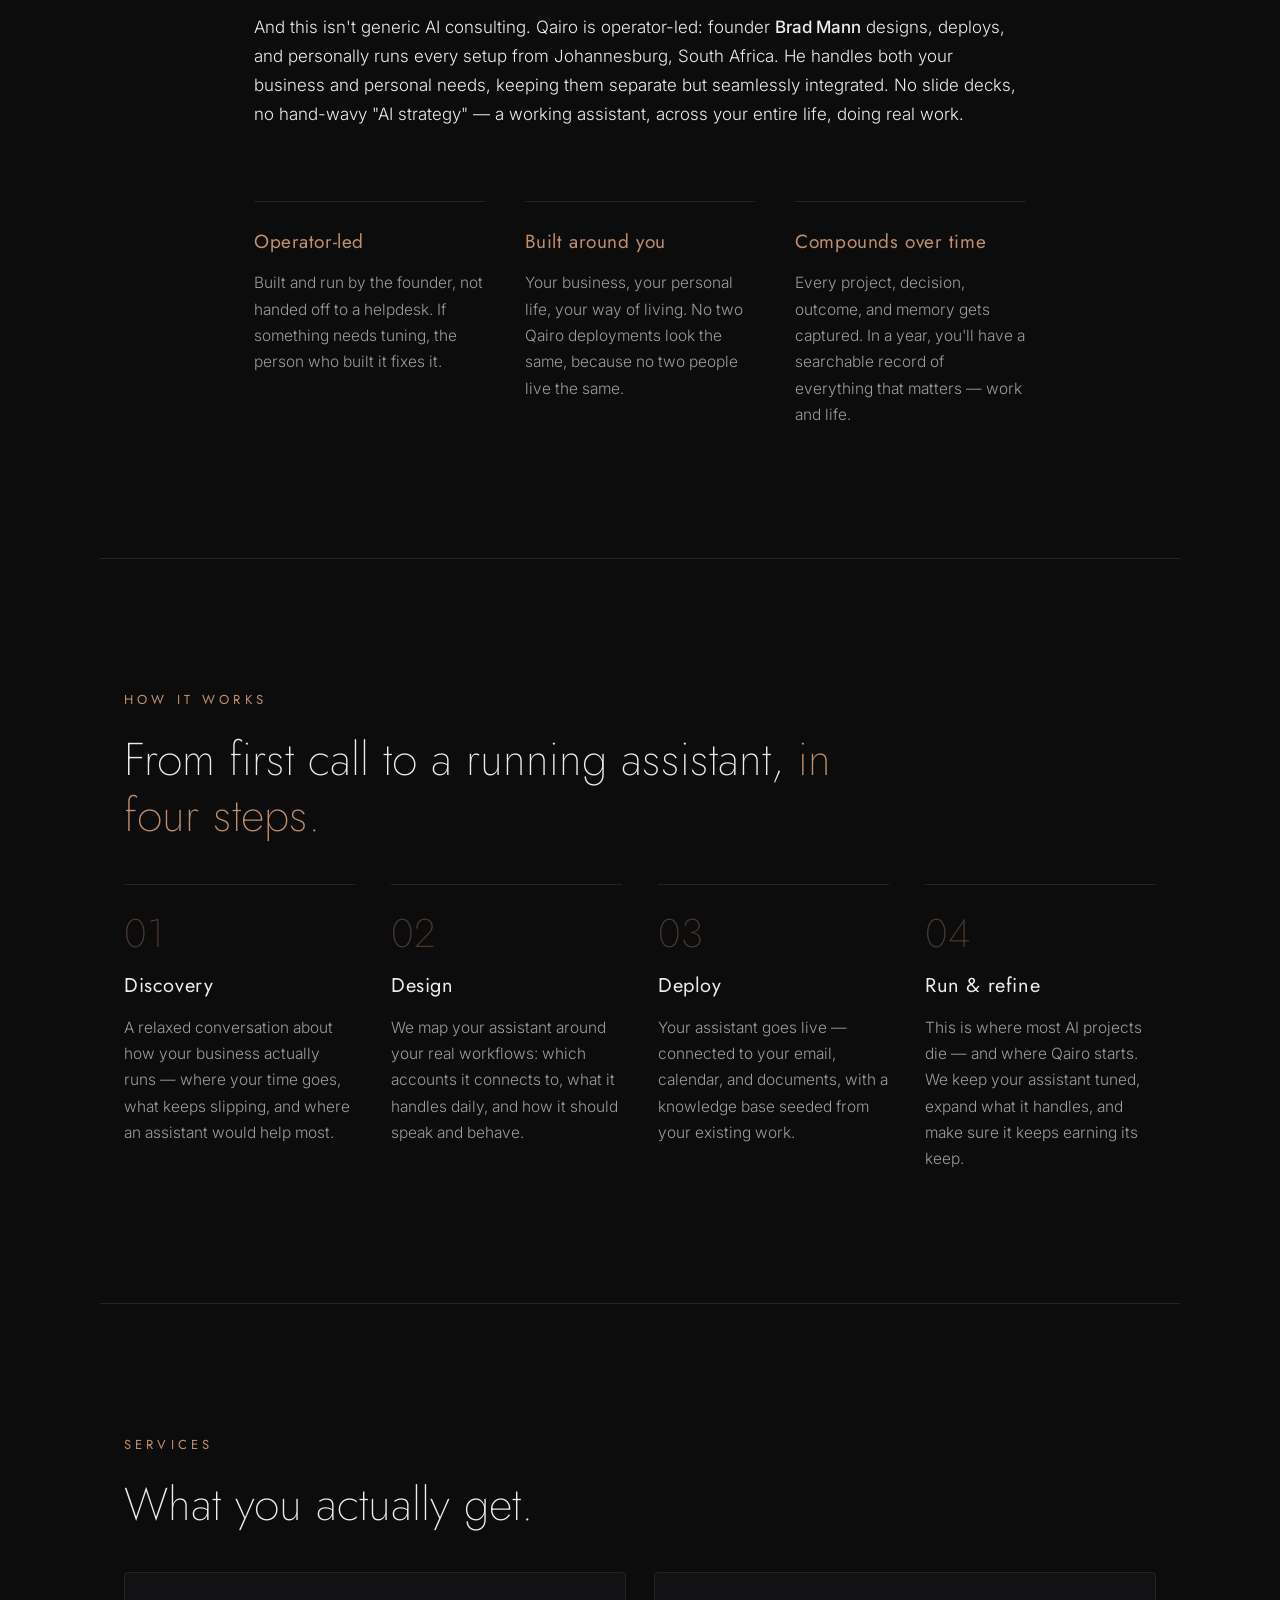
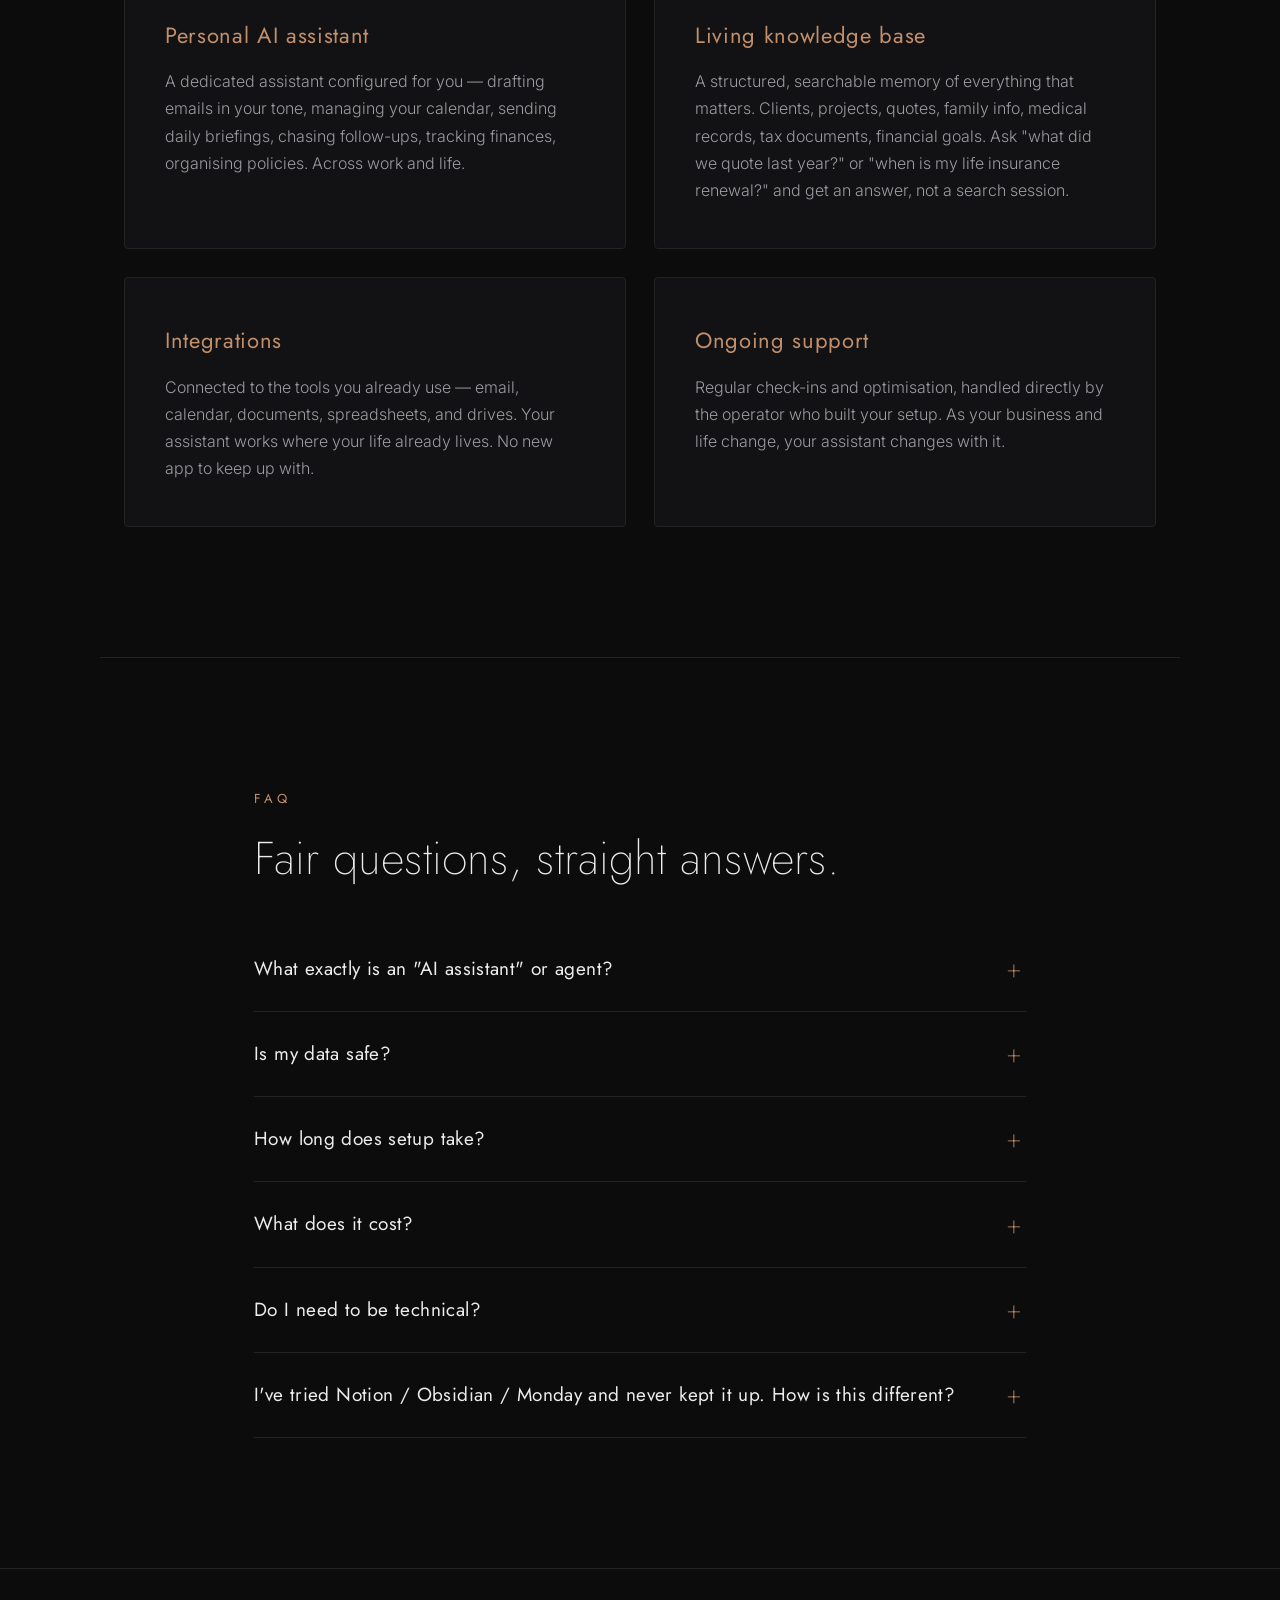
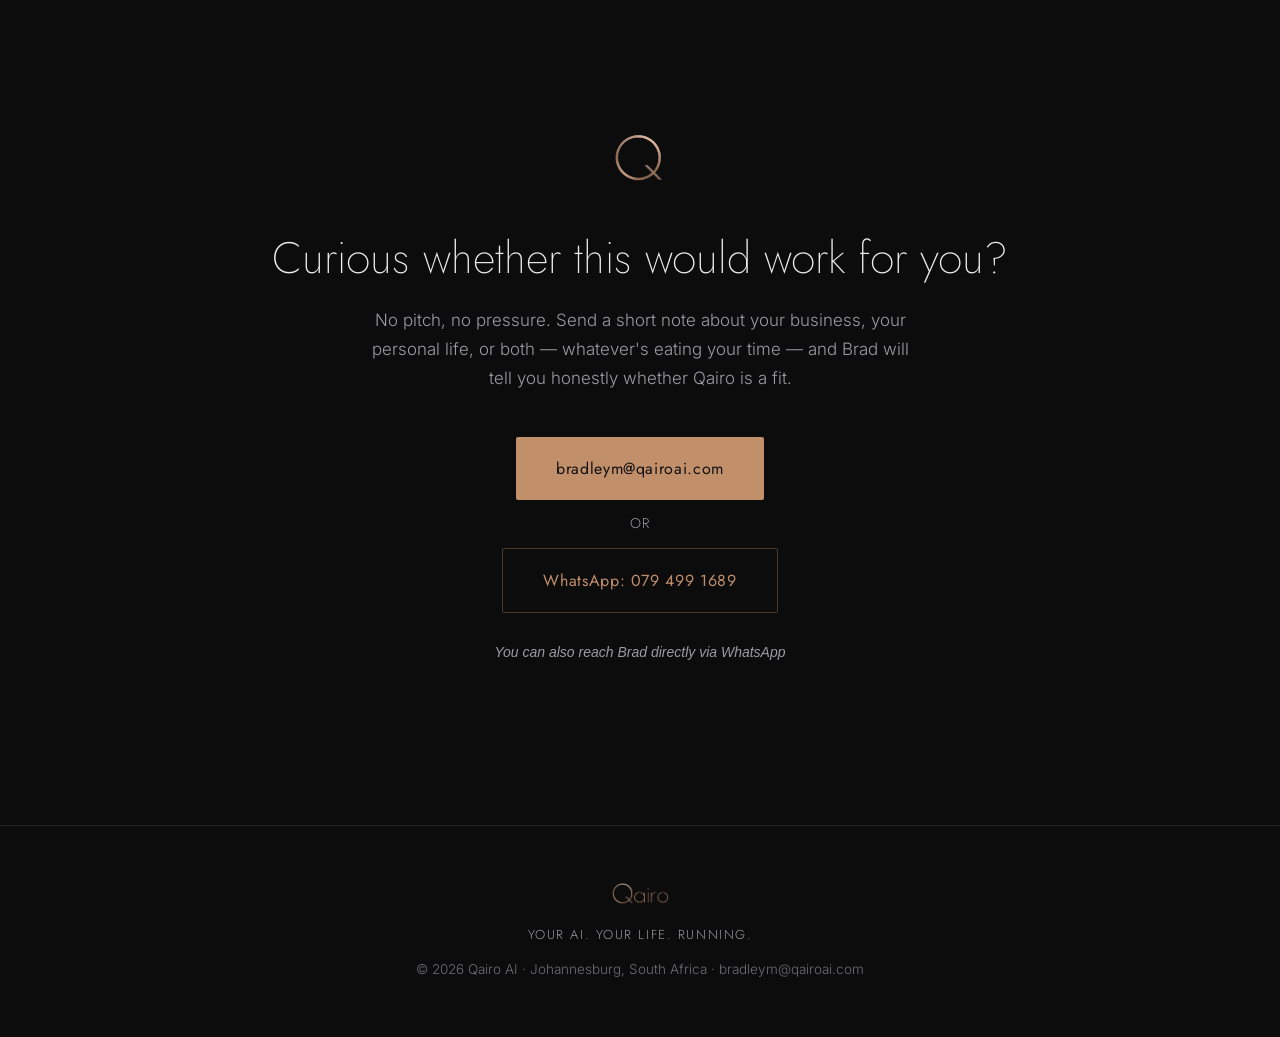
==== commit bc22dfb1: "refactor: expand positioning from business-only to business + personal life - Updated hero and about" ====
--- a/index.html
+++ b/index.html
@@ -4,7 +4,7 @@
   <meta charset="UTF-8" />
   <meta name="viewport" content="width=device-width, initial-scale=1.0" />
   <title>Qairo AI — Your AI. Your life. Running.</title>
-  <meta name="description" content="Qairo AI sets up a personal AI assistant that actually knows your business — connected to your email, calendar, and documents, run by an operator who keeps it working." />
+  <meta name="description" content="Qairo AI sets up a personal AI assistant that knows you — your business and personal life — connected to your email, calendar, and documents, managed by an operator who keeps it all running." />
   <link rel="icon" type="image/png" href="favicon.png" />
   <link rel="preconnect" href="https://fonts.googleapis.com" />
   <link rel="preconnect" href="https://fonts.gstatic.com" crossorigin />
@@ -52,9 +52,9 @@
           Your AI. <span class="accent">Your life.</span> Running.
         </h1>
         <p class="hero-sub">
-          Qairo sets up a personal AI assistant that actually knows your business —
-          connected to your email, calendar, and documents, and run by a real operator
-          so it keeps working long after day one.
+          Qairo sets up a personal AI assistant that actually knows you — your business,
+          your life, everything — connected to your email, calendar, and documents, and
+          run by a real operator so it keeps working long after day one.
         </p>
         <div class="hero-actions">
           <a href="#how" class="btn btn-outline">See how it works</a>
@@ -70,25 +70,29 @@
     <section class="section" id="about">
       <div class="container narrow">
         <p class="section-kicker reveal">About</p>
-        <h2 class="section-title reveal">Your business runs on your brain.<br /><span class="accent">And your brain is full.</span></h2>
+        <h2 class="section-title reveal">Your business runs on your brain.<br /><span class="accent">Your life does too. And your brain is full.</span></h2>
         <div class="about-copy reveal">
           <p>
-            You're juggling clients, staff, emails, projects, and decisions — across WhatsApp,
-            email, spreadsheets, and memory. Something always slips. Not because you're
-            disorganised, but because no one can hold that much in their head.
+            You're juggling it all. Clients, staff, family, finances, medical policies, tax
+            documents, decisions — across WhatsApp, email, spreadsheets, and memory. Work
+            bleeds into personal. Something always slips. Not because you're disorganised,
+            but because no one can hold that much in their head.
           </p>
           <p>
-            Qairo AI gives you a personal AI assistant that actually knows your business.
-            It connects to your email, calendar, and documents, and builds a living knowledge
-            base of everything you've ever worked on. Think of it as hiring the most organised,
-            always-available assistant you've ever had — one who never forgets, never sleeps,
-            and never needs to be told twice.
+            Qairo AI gives you a personal AI assistant that actually knows you. It connects
+            to your email, calendar, and documents across both your business and personal life,
+            and builds a living knowledge base of everything you've ever worked on — from client
+            quotes to family birthdays, from business metrics to medical records. The AI knows
+            which is which and stays organised accordingly. Think of it as hiring the most
+            organised, always-available assistant you've ever had — one who never forgets,
+            never sleeps, and never needs to be told twice.
           </p>
           <p>
             And this isn't generic AI consulting. Qairo is operator-led: founder
             <strong>Brad Mann</strong> designs, deploys, and personally runs every setup from
-            Johannesburg, South Africa. No slide decks, no hand-wavy "AI strategy" — a working
-            assistant, in your business, doing real work.
+            Johannesburg, South Africa. He handles both your business and personal needs,
+            keeping them separate but seamlessly integrated. No slide decks, no hand-wavy
+            "AI strategy" — a working assistant, across your entire life, doing real work.
           </p>
         </div>
         <div class="about-points">
@@ -98,11 +102,11 @@
           </div>
           <div class="about-point reveal">
             <h3>Built around you</h3>
-            <p>Your businesses, your clients, your way of working. No two Qairo deployments look the same, because no two owners work the same.</p>
+            <p>Your business, your personal life, your way of living. No two Qairo deployments look the same, because no two people live the same.</p>
           </div>
           <div class="about-point reveal">
             <h3>Compounds over time</h3>
-            <p>Every project, decision, and outcome gets captured. In a year, you'll have a searchable memory of everything your business has done.</p>
+            <p>Every project, decision, outcome, and memory gets captured. In a year, you'll have a searchable record of everything that matters — work and life.</p>
           </div>
         </div>
       </div>
@@ -150,19 +154,19 @@
         <div class="cards">
           <div class="card reveal">
             <h3>Personal AI assistant</h3>
-            <p>A dedicated assistant configured for you — drafting emails in your tone, managing your calendar, sending daily briefings, and chasing follow-ups before they become problems.</p>
+            <p>A dedicated assistant configured for you — drafting emails in your tone, managing your calendar, sending daily briefings, chasing follow-ups, tracking finances, organising policies. Across work and life.</p>
           </div>
           <div class="card reveal">
             <h3>Living knowledge base</h3>
-            <p>A structured, searchable memory of your clients, projects, quotes, and decisions. Ask "what did we quote the Sandton client last year?" and get an answer, not a search session.</p>
+            <p>A structured, searchable memory of everything that matters. Clients, projects, quotes, family info, medical records, tax documents, financial goals. Ask "what did we quote last year?" or "when is my life insurance renewal?" and get an answer, not a search session.</p>
           </div>
           <div class="card reveal">
             <h3>Integrations</h3>
-            <p>Connected to the tools you already use — email, calendar, documents, spreadsheets, and drives. Your assistant works where your work already lives. No new app to keep up with.</p>
+            <p>Connected to the tools you already use — email, calendar, documents, spreadsheets, and drives. Your assistant works where your life already lives. No new app to keep up with.</p>
           </div>
           <div class="card reveal">
             <h3>Ongoing support</h3>
-            <p>Regular check-ins and optimisation, handled directly by the operator who built your setup. As your business changes, your assistant changes with it.</p>
+            <p>Regular check-ins and optimisation, handled directly by the operator who built your setup. As your business and life change, your assistant changes with it.</p>
           </div>
         </div>
       </div>
@@ -229,8 +233,9 @@
         <img src="qairo-mark-t.png" alt="" class="cta-mark" aria-hidden="true" />
         <h2 class="cta-title">Curious whether this would work for you?</h2>
         <p class="cta-sub">
-          No pitch, no pressure. Send a short note about your business and what's eating your
-          time, and Brad will tell you honestly whether Qairo is a fit.
+          No pitch, no pressure. Send a short note about your business, your personal life,
+          or both — whatever's eating your time — and Brad will tell you honestly whether
+          Qairo is a fit.
         </p>
         <div class="cta-contact">
           <a href="mailto:bradleym@qairoai.com" class="btn btn-solid btn-lg">bradleym@qairoai.com</a>
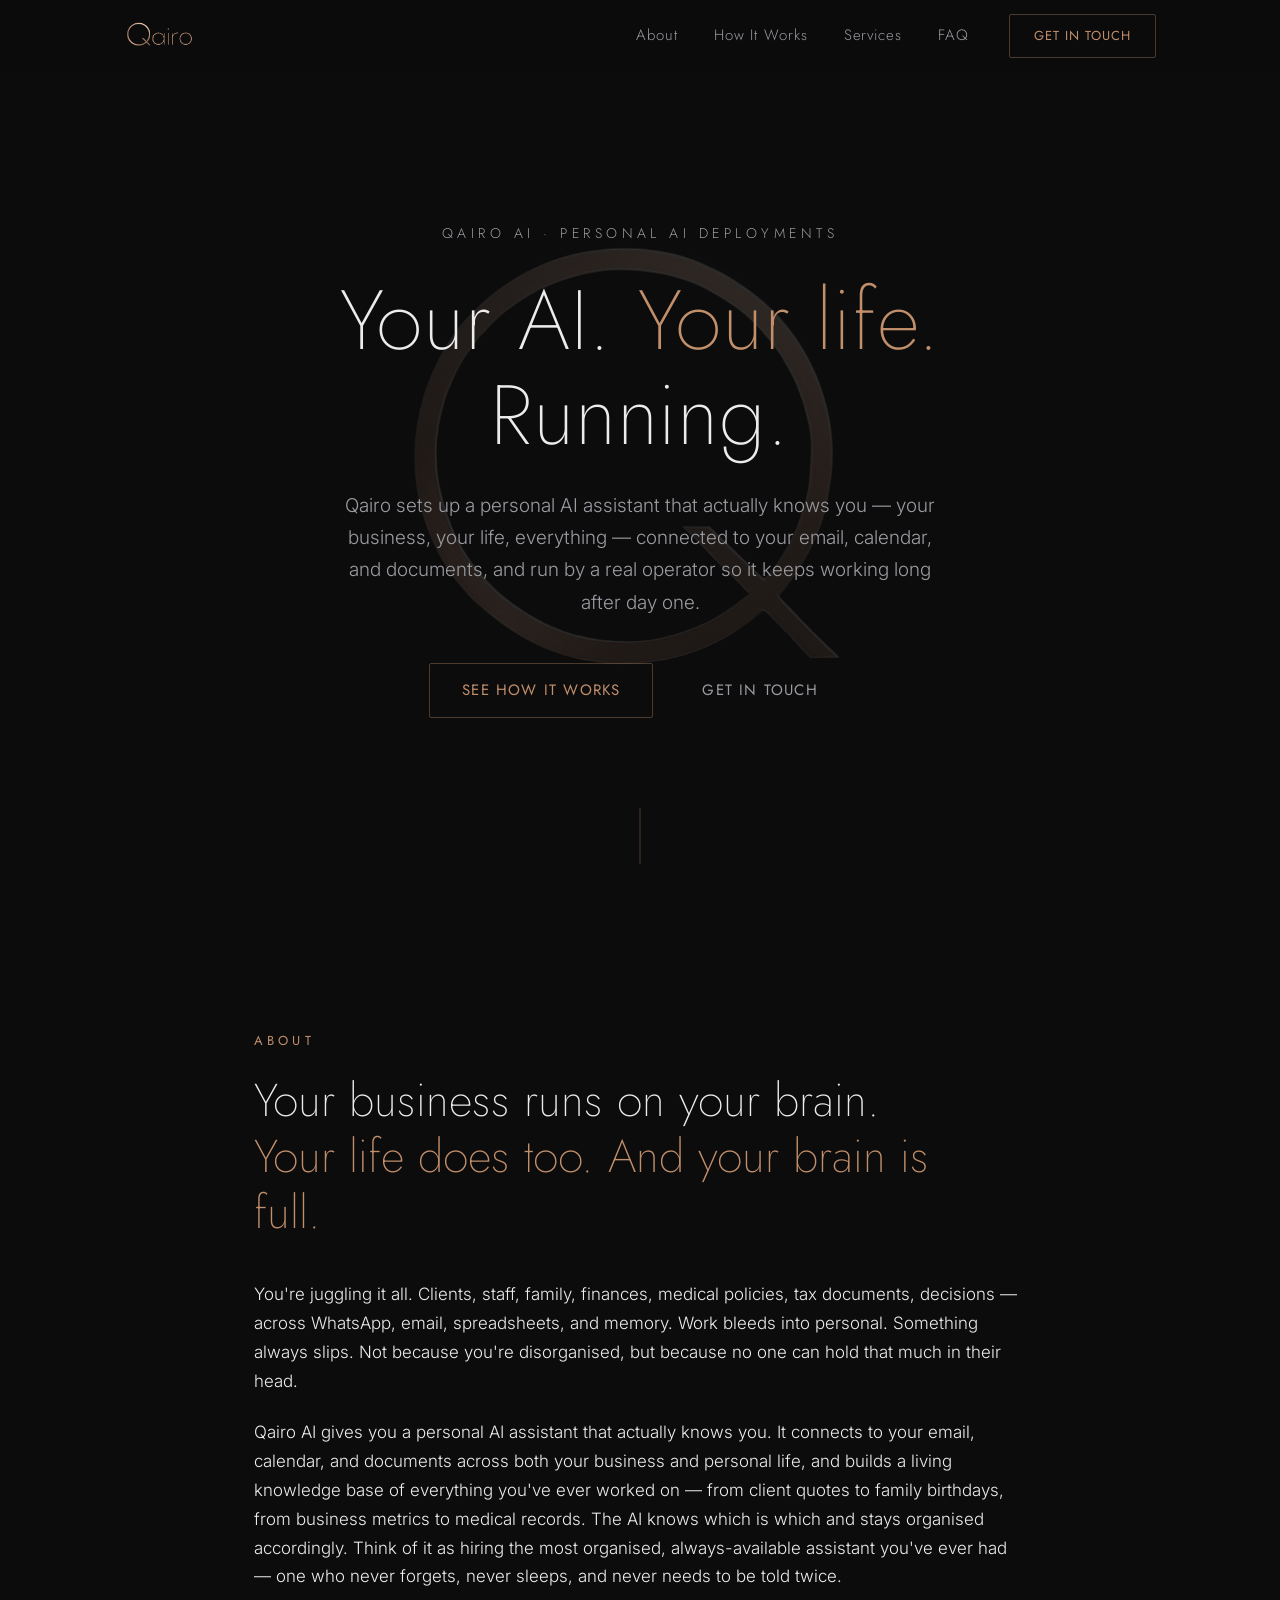
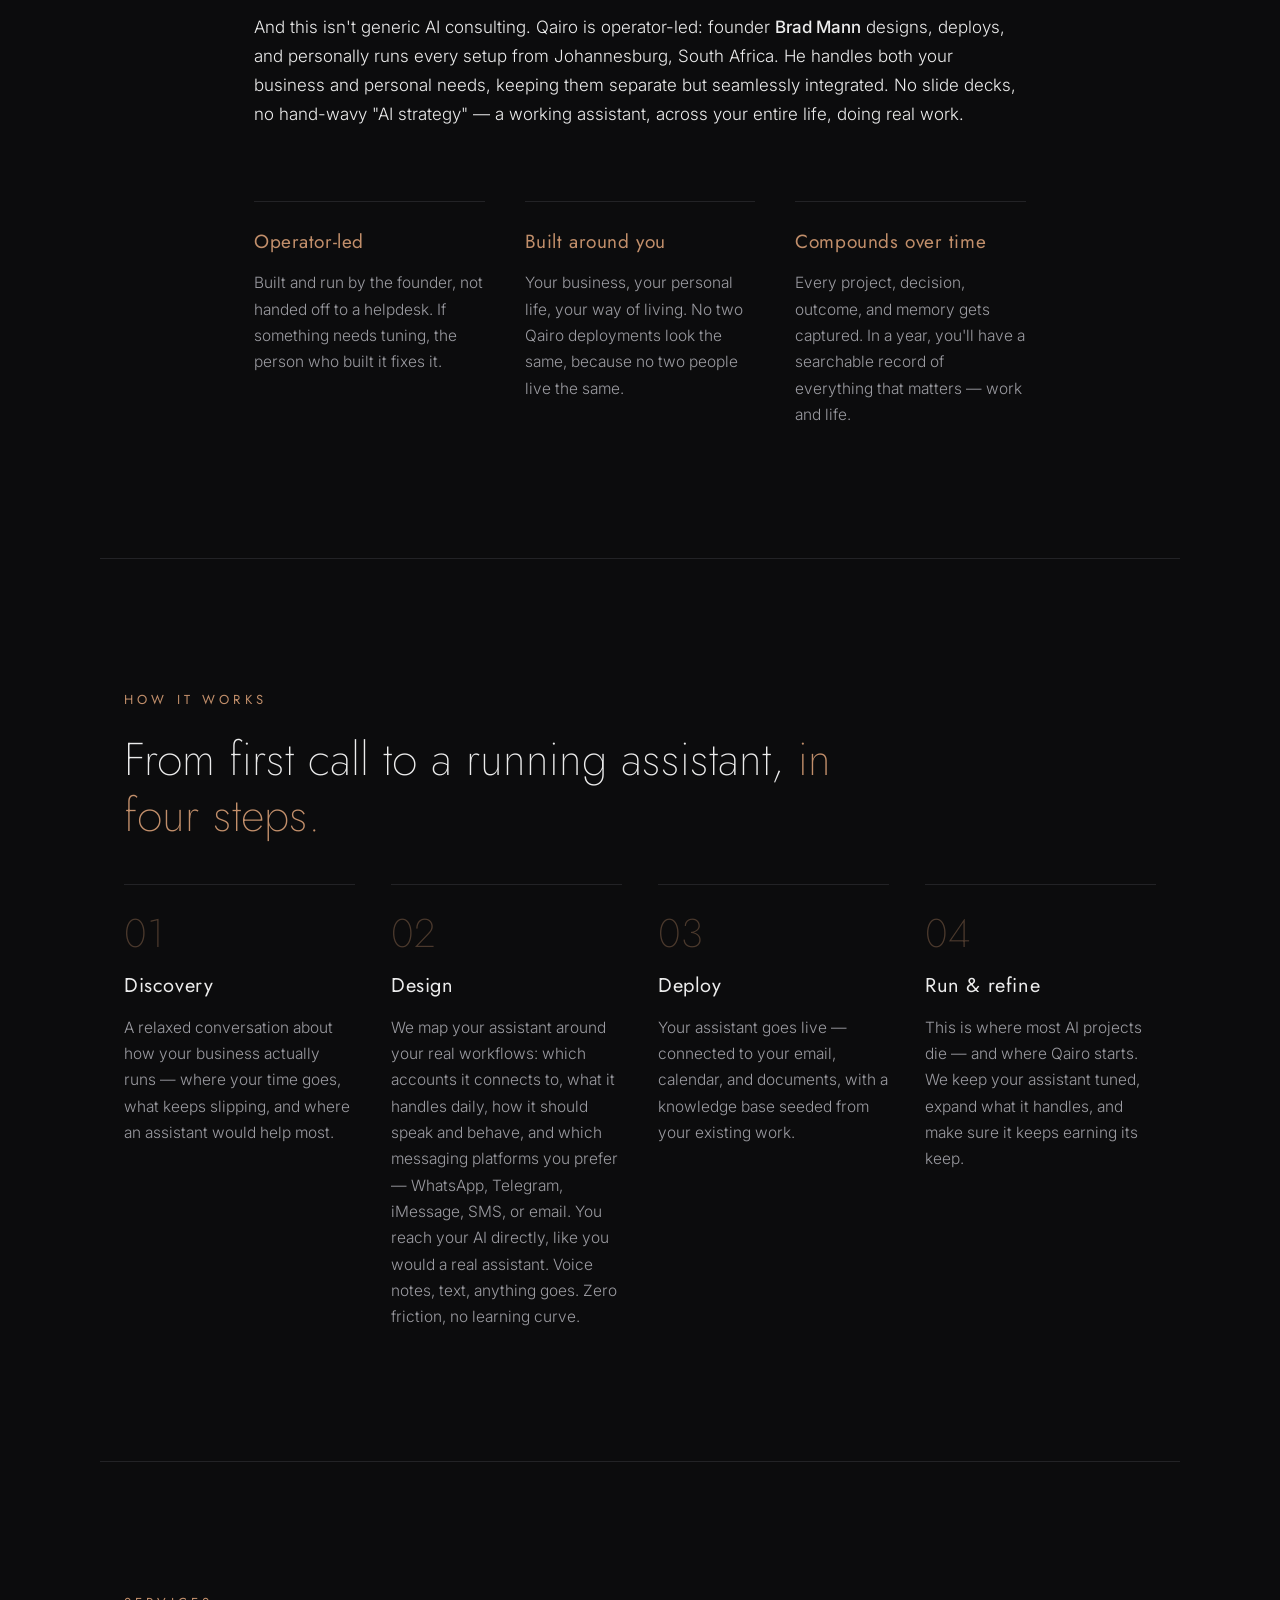
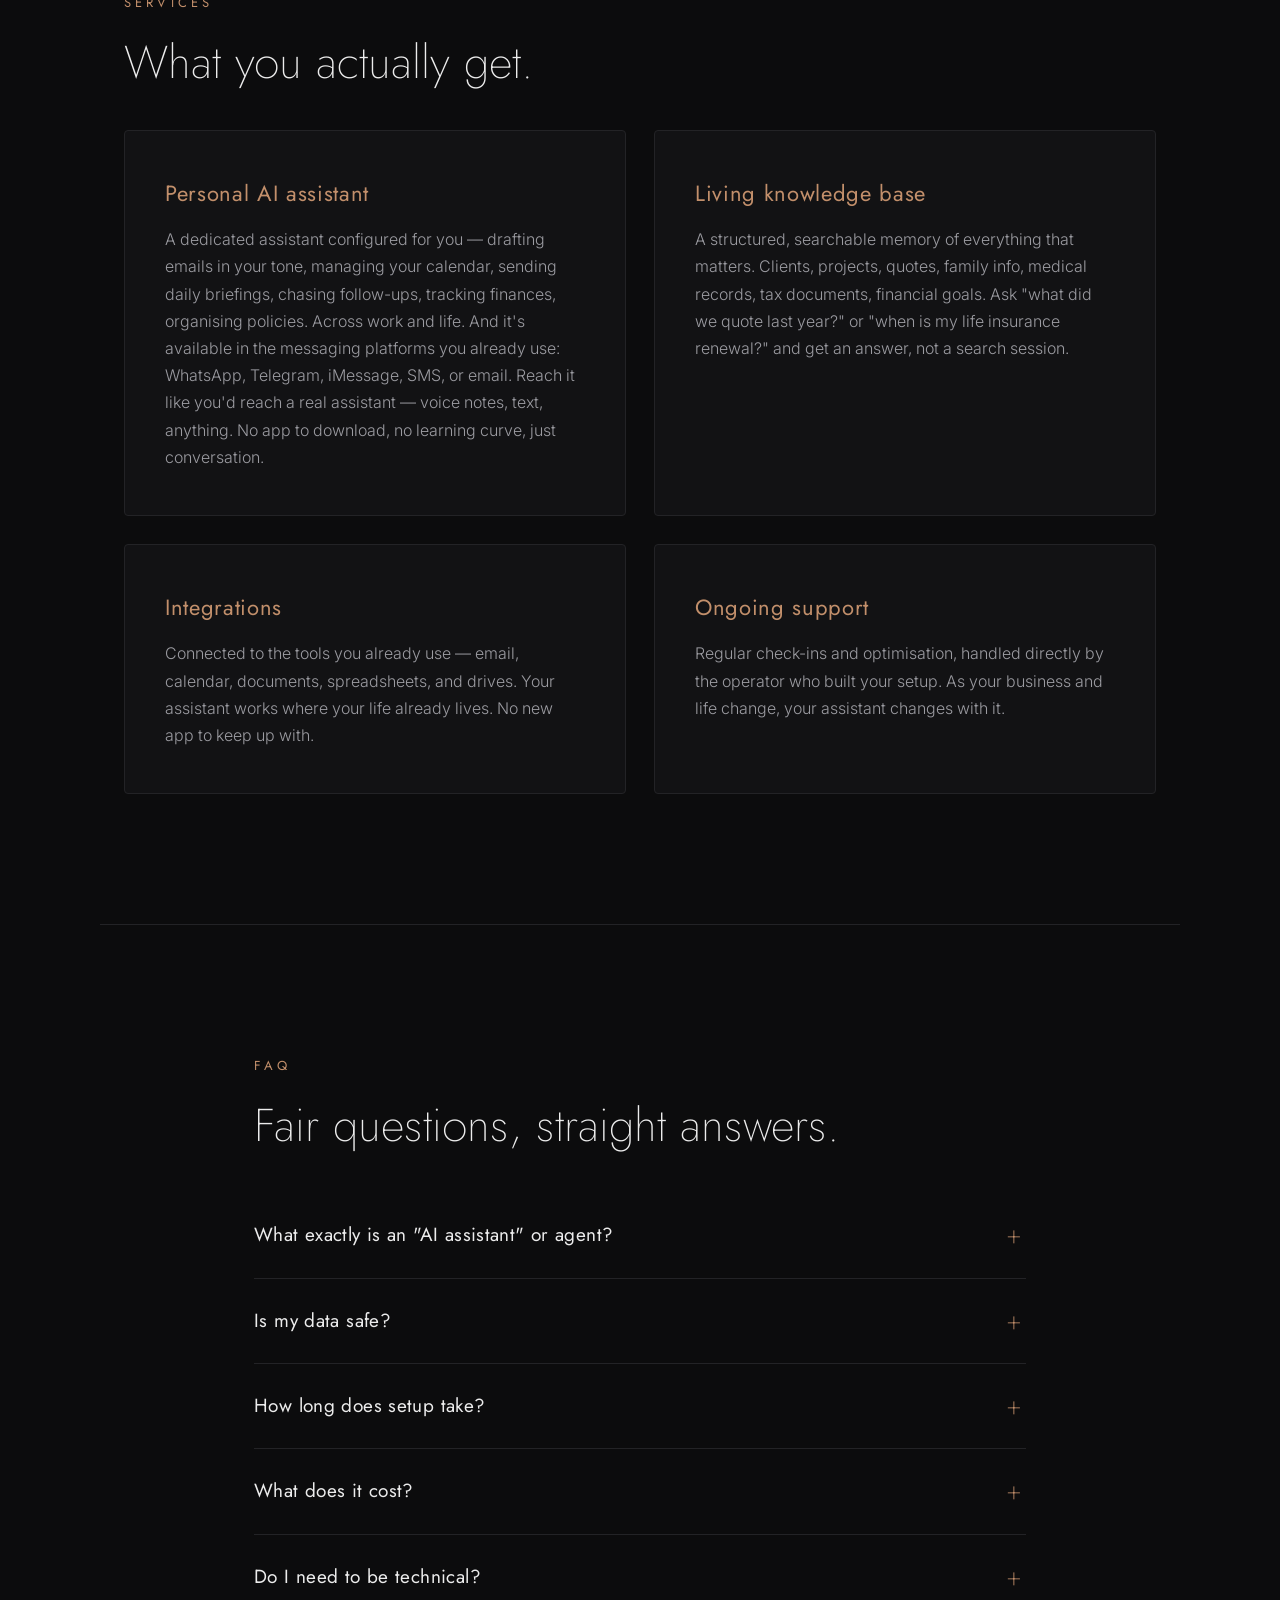
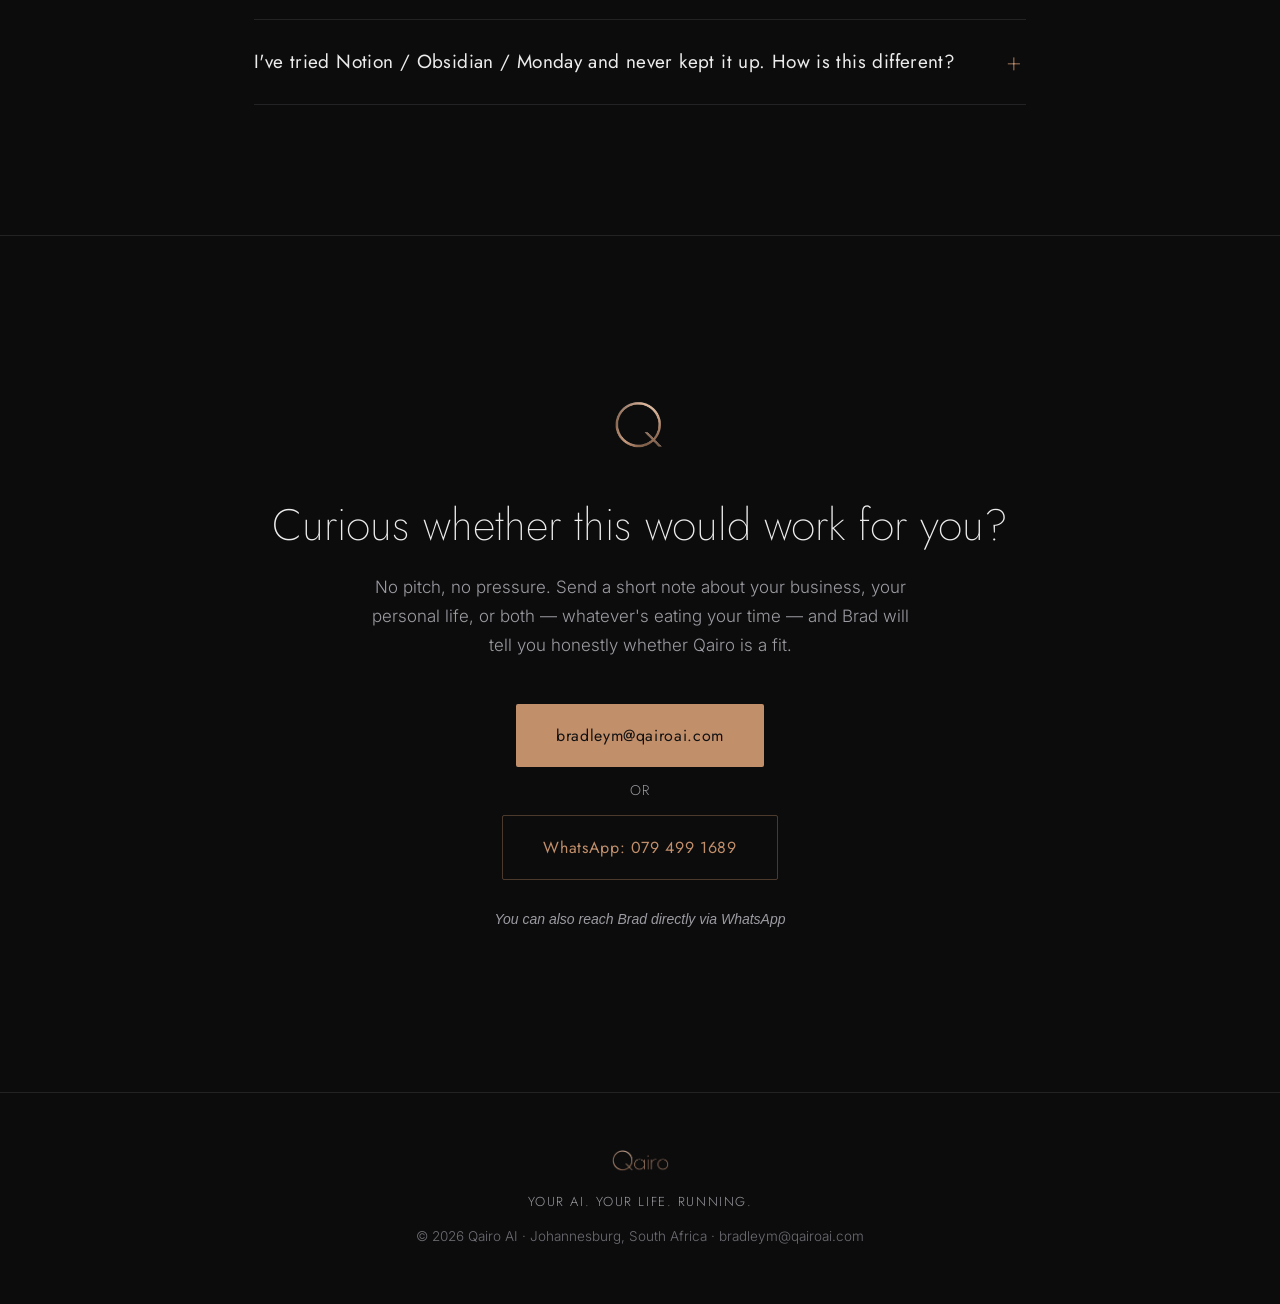
==== commit 949badb8: "add: messaging platform accessibility to Design step and Personal AI card - Design step now mentions" ====
--- a/index.html
+++ b/index.html
@@ -128,7 +128,7 @@
           <li class="step reveal">
             <span class="step-num">02</span>
             <h3>Design</h3>
-            <p>We map your assistant around your real workflows: which accounts it connects to, what it handles daily, and how it should speak and behave.</p>
+            <p>We map your assistant around your real workflows: which accounts it connects to, what it handles daily, how it should speak and behave, and which messaging platforms you prefer — WhatsApp, Telegram, iMessage, SMS, or email. You reach your AI directly, like you would a real assistant. Voice notes, text, anything goes. Zero friction, no learning curve.</p>
           </li>
           <li class="step reveal">
             <span class="step-num">03</span>
@@ -154,7 +154,7 @@
         <div class="cards">
           <div class="card reveal">
             <h3>Personal AI assistant</h3>
-            <p>A dedicated assistant configured for you — drafting emails in your tone, managing your calendar, sending daily briefings, chasing follow-ups, tracking finances, organising policies. Across work and life.</p>
+            <p>A dedicated assistant configured for you — drafting emails in your tone, managing your calendar, sending daily briefings, chasing follow-ups, tracking finances, organising policies. Across work and life. And it's available in the messaging platforms you already use: WhatsApp, Telegram, iMessage, SMS, or email. Reach it like you'd reach a real assistant — voice notes, text, anything. No app to download, no learning curve, just conversation.</p>
           </div>
           <div class="card reveal">
             <h3>Living knowledge base</h3>
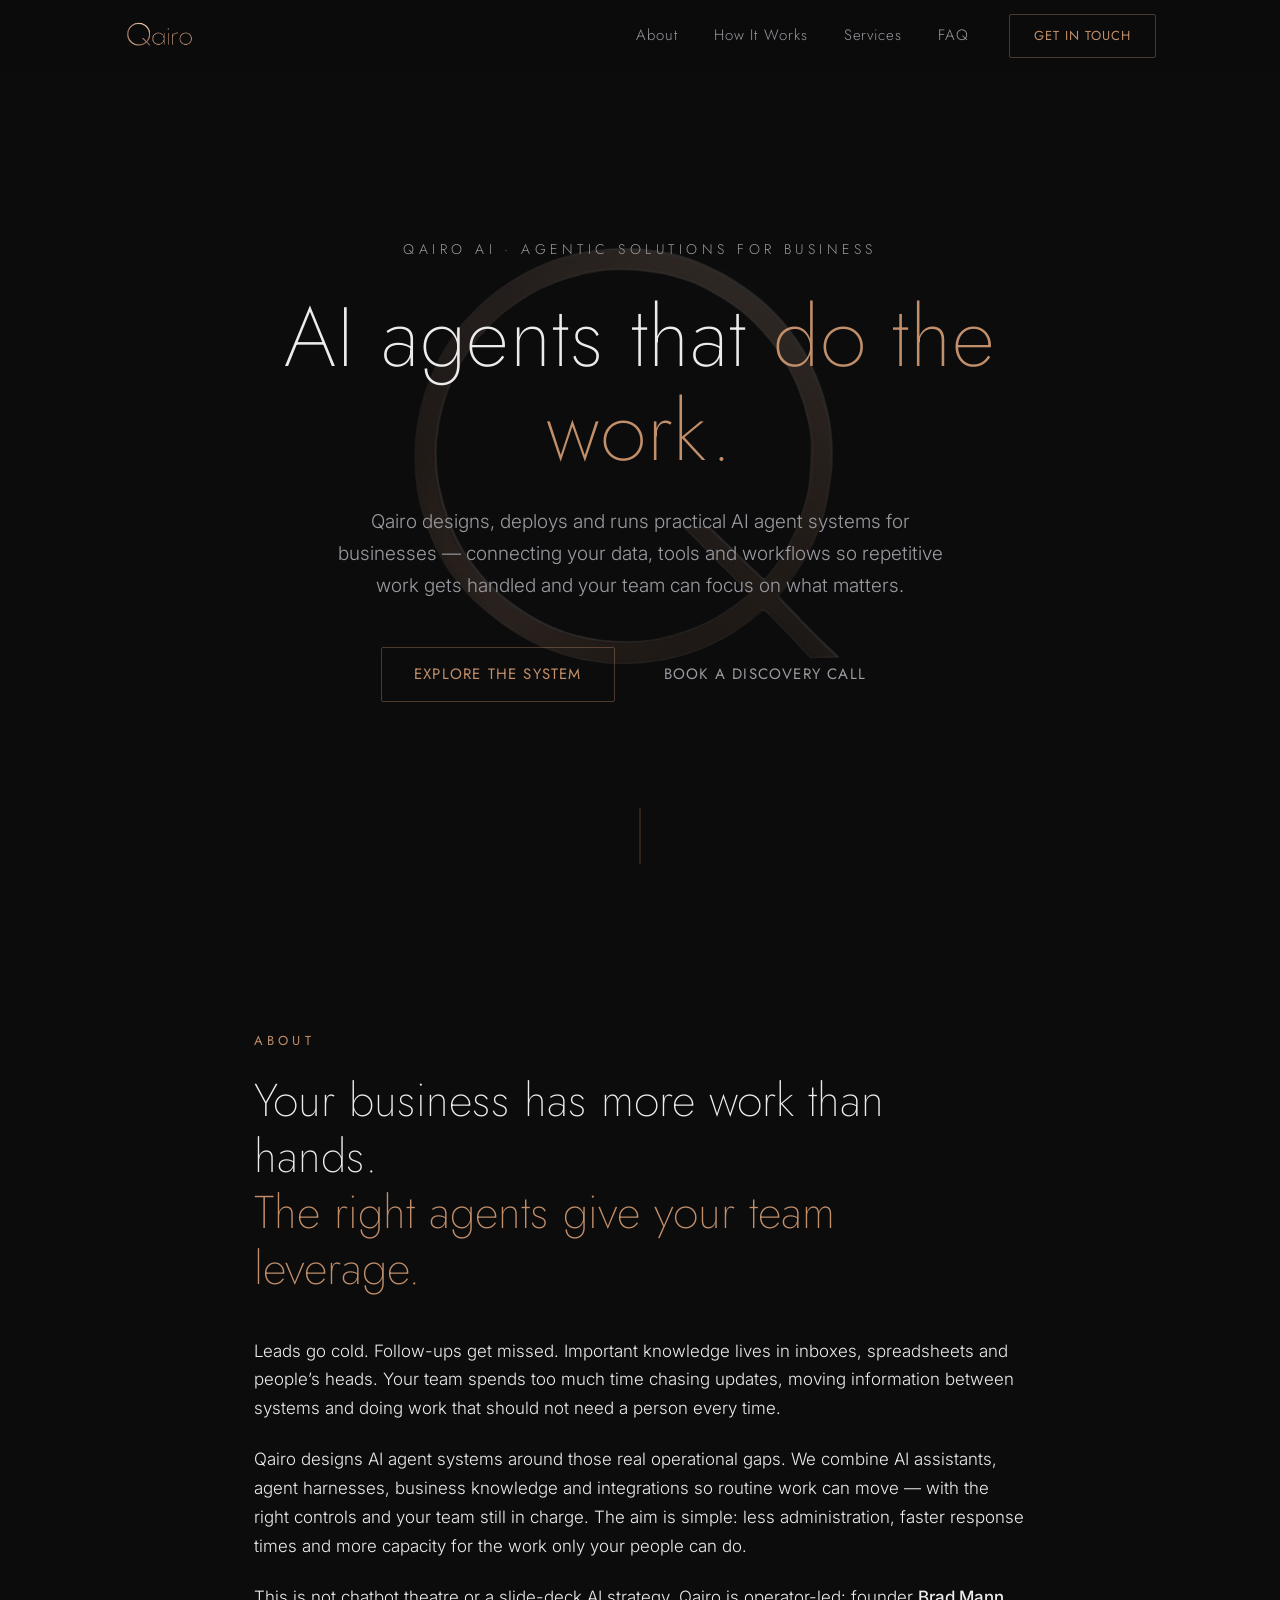
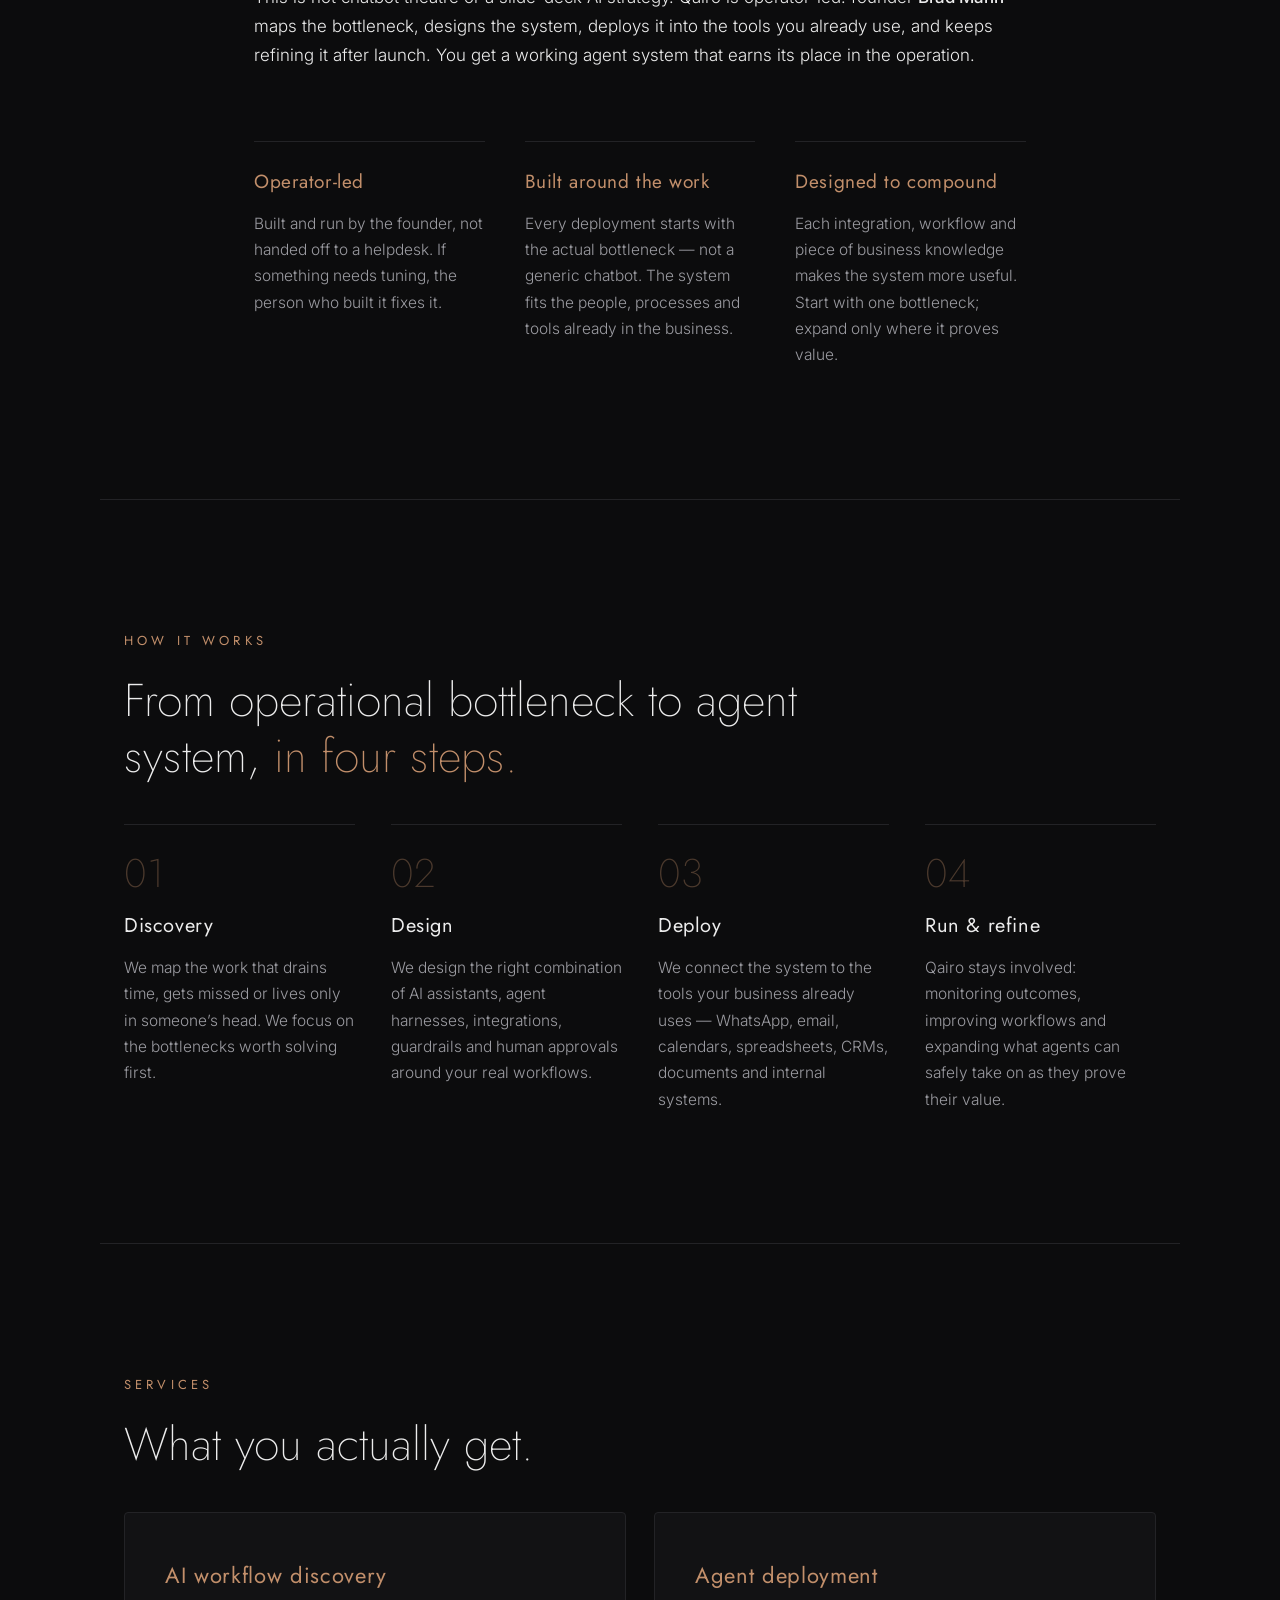
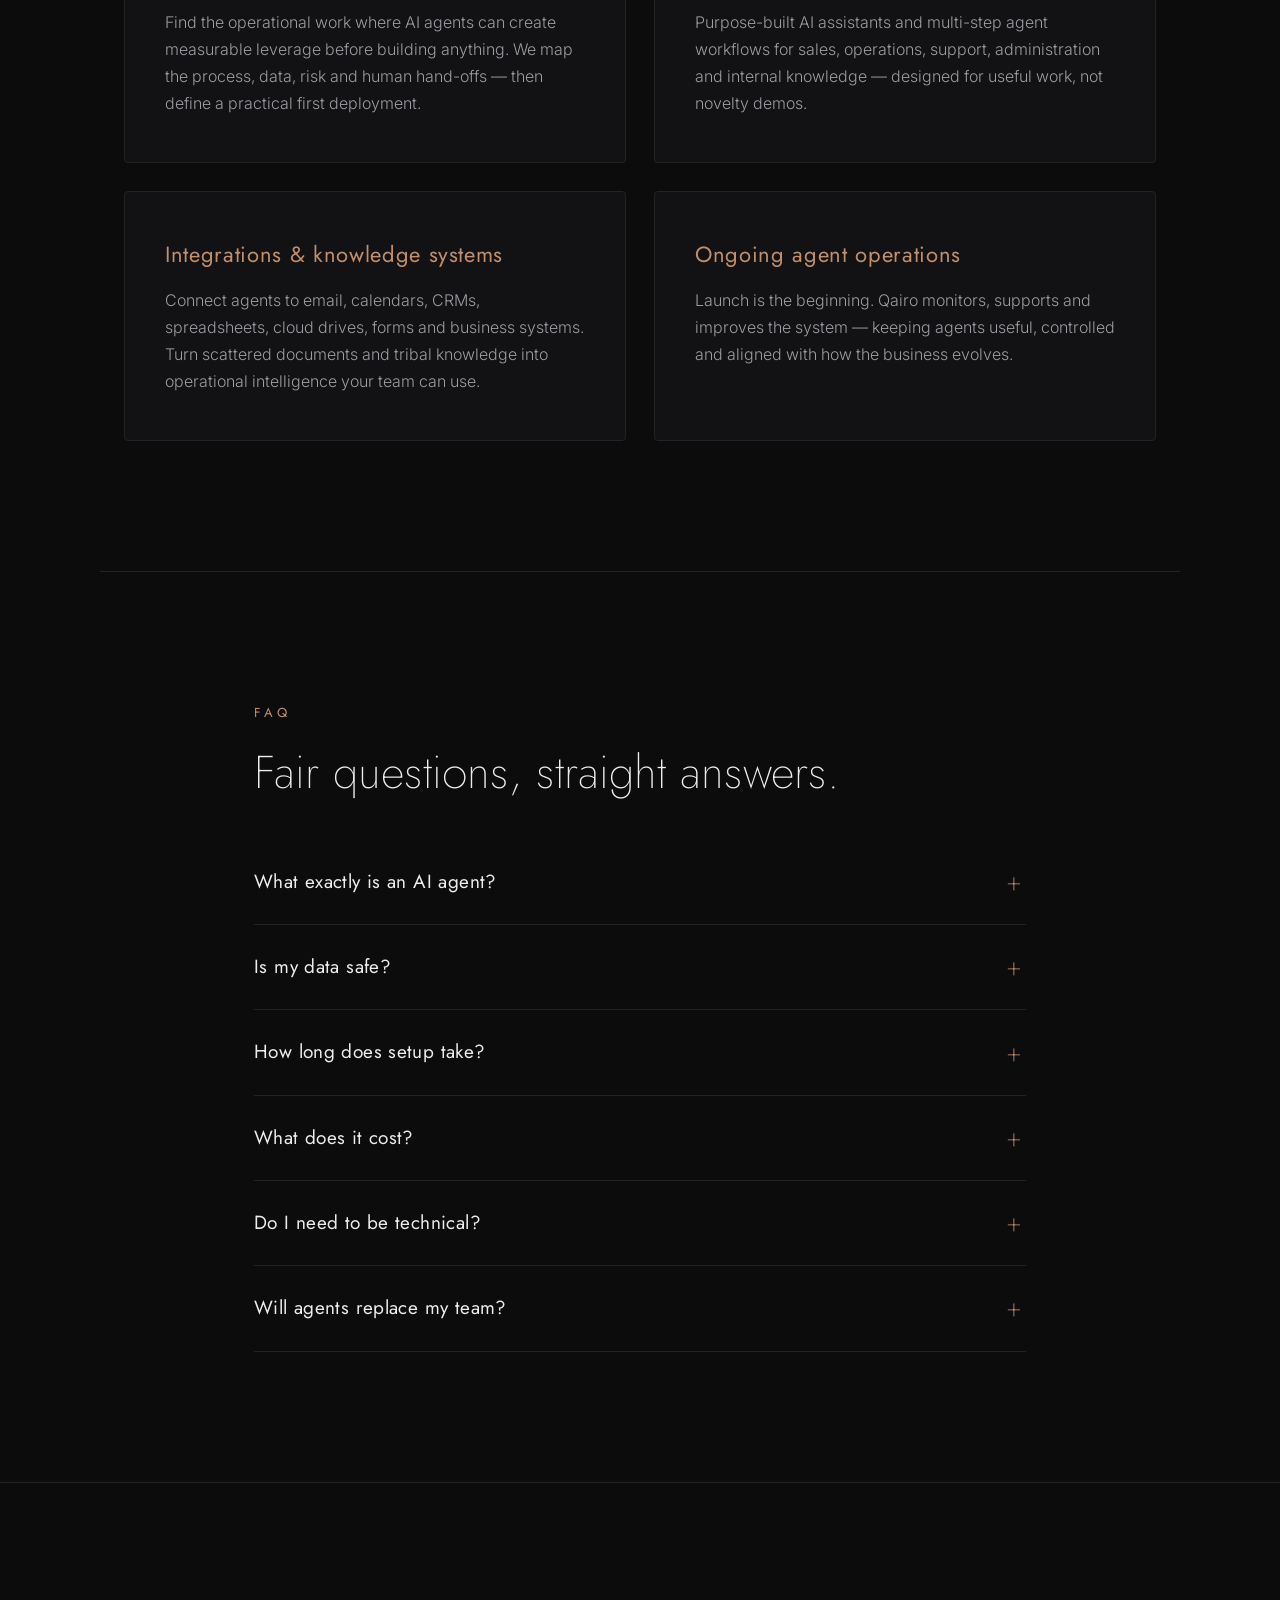
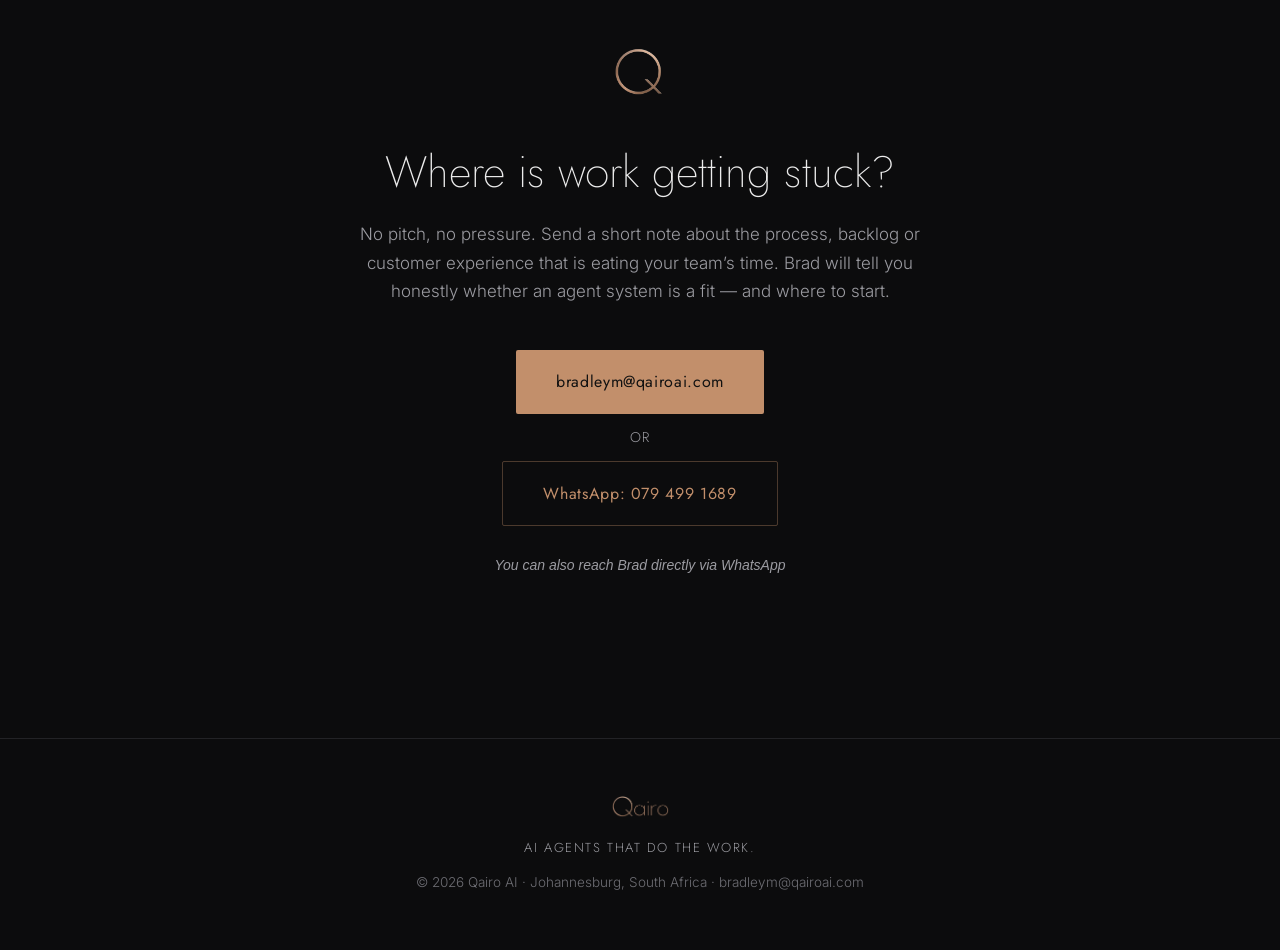
==== commit aea255ce: "refactor: reposition Qairo around agentic solutions" ====
--- a/index.html
+++ b/index.html
@@ -3,8 +3,8 @@
 <head>
   <meta charset="UTF-8" />
   <meta name="viewport" content="width=device-width, initial-scale=1.0" />
-  <title>Qairo AI — Your AI. Your life. Running.</title>
-  <meta name="description" content="Qairo AI sets up a personal AI assistant that knows you — your business and personal life — connected to your email, calendar, and documents, managed by an operator who keeps it all running." />
+  <title>Qairo AI — AI agents that do the work.</title>
+  <meta name="description" content="Qairo designs, deploys and runs practical AI agent systems for businesses — connecting data, tools and workflows so repetitive work gets handled." />
   <link rel="icon" type="image/png" href="favicon.png" />
   <link rel="preconnect" href="https://fonts.googleapis.com" />
   <link rel="preconnect" href="https://fonts.gstatic.com" crossorigin />
@@ -47,18 +47,18 @@
         <img src="qairo-mark-t.png" alt="" />
       </div>
       <div class="hero-content reveal">
-        <p class="hero-kicker">Qairo AI &middot; Personal AI Deployments</p>
+        <p class="hero-kicker">Qairo AI &middot; Agentic solutions for business</p>
         <h1 class="hero-title">
-          Your AI. <span class="accent">Your life.</span> Running.
+          AI agents that <span class="accent">do the work.</span>
         </h1>
         <p class="hero-sub">
-          Qairo sets up a personal AI assistant that actually knows you — your business,
-          your life, everything — connected to your email, calendar, and documents, and
-          run by a real operator so it keeps working long after day one.
+          Qairo designs, deploys and runs practical AI agent systems for businesses —
+          connecting your data, tools and workflows so repetitive work gets handled
+          and your team can focus on what matters.
         </p>
         <div class="hero-actions">
-          <a href="#how" class="btn btn-outline">See how it works</a>
-          <a href="#contact" class="btn btn-ghost">Get in touch</a>
+          <a href="#how" class="btn btn-outline">Explore the system</a>
+          <a href="#contact" class="btn btn-ghost">Book a discovery call</a>
         </div>
       </div>
       <a href="#about" class="hero-scroll" aria-label="Scroll to About">
@@ -70,29 +70,26 @@
     <section class="section" id="about">
       <div class="container narrow">
         <p class="section-kicker reveal">About</p>
-        <h2 class="section-title reveal">Your business runs on your brain.<br /><span class="accent">Your life does too. And your brain is full.</span></h2>
+        <h2 class="section-title reveal">Your business has more work than hands.<br /><span class="accent">The right agents give your team leverage.</span></h2>
         <div class="about-copy reveal">
           <p>
-            You're juggling it all. Clients, staff, family, finances, medical policies, tax
-            documents, decisions — across WhatsApp, email, spreadsheets, and memory. Work
-            bleeds into personal. Something always slips. Not because you're disorganised,
-            but because no one can hold that much in their head.
+            Leads go cold. Follow-ups get missed. Important knowledge lives in inboxes,
+            spreadsheets and people’s heads. Your team spends too much time chasing updates,
+            moving information between systems and doing work that should not need a person
+            every time.
           </p>
           <p>
-            Qairo AI gives you a personal AI assistant that actually knows you. It connects
-            to your email, calendar, and documents across both your business and personal life,
-            and builds a living knowledge base of everything you've ever worked on — from client
-            quotes to family birthdays, from business metrics to medical records. The AI knows
-            which is which and stays organised accordingly. Think of it as hiring the most
-            organised, always-available assistant you've ever had — one who never forgets,
-            never sleeps, and never needs to be told twice.
+            Qairo designs AI agent systems around those real operational gaps. We combine AI
+            assistants, agent harnesses, business knowledge and integrations so routine work can
+            move — with the right controls and your team still in charge. The aim is simple:
+            less administration, faster response times and more capacity for the work only your
+            people can do.
           </p>
           <p>
-            And this isn't generic AI consulting. Qairo is operator-led: founder
-            <strong>Brad Mann</strong> designs, deploys, and personally runs every setup from
-            Johannesburg, South Africa. He handles both your business and personal needs,
-            keeping them separate but seamlessly integrated. No slide decks, no hand-wavy
-            "AI strategy" — a working assistant, across your entire life, doing real work.
+            This is not chatbot theatre or a slide-deck AI strategy. Qairo is operator-led:
+            founder <strong>Brad Mann</strong> maps the bottleneck, designs the system, deploys
+            it into the tools you already use, and keeps refining it after launch. You get a
+            working agent system that earns its place in the operation.
           </p>
         </div>
         <div class="about-points">
@@ -101,12 +98,12 @@
             <p>Built and run by the founder, not handed off to a helpdesk. If something needs tuning, the person who built it fixes it.</p>
           </div>
           <div class="about-point reveal">
-            <h3>Built around you</h3>
-            <p>Your business, your personal life, your way of living. No two Qairo deployments look the same, because no two people live the same.</p>
+            <h3>Built around the work</h3>
+            <p>Every deployment starts with the actual bottleneck — not a generic chatbot. The system fits the people, processes and tools already in the business.</p>
           </div>
           <div class="about-point reveal">
-            <h3>Compounds over time</h3>
-            <p>Every project, decision, outcome, and memory gets captured. In a year, you'll have a searchable record of everything that matters — work and life.</p>
+            <h3>Designed to compound</h3>
+            <p>Each integration, workflow and piece of business knowledge makes the system more useful. Start with one bottleneck; expand only where it proves value.</p>
           </div>
         </div>
       </div>
@@ -118,27 +115,27 @@
     <section class="section" id="how">
       <div class="container">
         <p class="section-kicker reveal">How It Works</p>
-        <h2 class="section-title reveal">From first call to a running assistant, <span class="accent">in four steps.</span></h2>
+        <h2 class="section-title reveal">From operational bottleneck to agent system, <span class="accent">in four steps.</span></h2>
         <ol class="steps">
           <li class="step reveal">
             <span class="step-num">01</span>
             <h3>Discovery</h3>
-            <p>A relaxed conversation about how your business actually runs — where your time goes, what keeps slipping, and where an assistant would help most.</p>
+            <p>We map the work that drains time, gets missed or lives only in someone’s head. We focus on the bottlenecks worth solving first.</p>
           </li>
           <li class="step reveal">
             <span class="step-num">02</span>
             <h3>Design</h3>
-            <p>We map your assistant around your real workflows: which accounts it connects to, what it handles daily, how it should speak and behave, and which messaging platforms you prefer — WhatsApp, Telegram, iMessage, SMS, or email. You reach your AI directly, like you would a real assistant. Voice notes, text, anything goes. Zero friction, no learning curve.</p>
+            <p>We design the right combination of AI assistants, agent harnesses, integrations, guardrails and human approvals around your real workflows.</p>
           </li>
           <li class="step reveal">
             <span class="step-num">03</span>
             <h3>Deploy</h3>
-            <p>Your assistant goes live — connected to your email, calendar, and documents, with a knowledge base seeded from your existing work.</p>
+            <p>We connect the system to the tools your business already uses — WhatsApp, email, calendars, spreadsheets, CRMs, documents and internal systems.</p>
           </li>
           <li class="step reveal">
             <span class="step-num">04</span>
             <h3>Run &amp; refine</h3>
-            <p>This is where most AI projects die — and where Qairo starts. We keep your assistant tuned, expand what it handles, and make sure it keeps earning its keep.</p>
+            <p>Qairo stays involved: monitoring outcomes, improving workflows and expanding what agents can safely take on as they prove their value.</p>
           </li>
         </ol>
       </div>
@@ -153,20 +150,20 @@
         <h2 class="section-title reveal">What you actually get.</h2>
         <div class="cards">
           <div class="card reveal">
-            <h3>Personal AI assistant</h3>
-            <p>A dedicated assistant configured for you — drafting emails in your tone, managing your calendar, sending daily briefings, chasing follow-ups, tracking finances, organising policies. Across work and life. And it's available in the messaging platforms you already use: WhatsApp, Telegram, iMessage, SMS, or email. Reach it like you'd reach a real assistant — voice notes, text, anything. No app to download, no learning curve, just conversation.</p>
-          </div>
-          <div class="card reveal">
-            <h3>Living knowledge base</h3>
-            <p>A structured, searchable memory of everything that matters. Clients, projects, quotes, family info, medical records, tax documents, financial goals. Ask "what did we quote last year?" or "when is my life insurance renewal?" and get an answer, not a search session.</p>
-          </div>
-          <div class="card reveal">
-            <h3>Integrations</h3>
-            <p>Connected to the tools you already use — email, calendar, documents, spreadsheets, and drives. Your assistant works where your life already lives. No new app to keep up with.</p>
-          </div>
-          <div class="card reveal">
-            <h3>Ongoing support</h3>
-            <p>Regular check-ins and optimisation, handled directly by the operator who built your setup. As your business and life change, your assistant changes with it.</p>
+            <h3>AI workflow discovery</h3>
+            <p>Find the operational work where AI agents can create measurable leverage before building anything. We map the process, data, risk and human hand-offs — then define a practical first deployment.</p>
+          </div>
+          <div class="card reveal">
+            <h3>Agent deployment</h3>
+            <p>Purpose-built AI assistants and multi-step agent workflows for sales, operations, support, administration and internal knowledge — designed for useful work, not novelty demos.</p>
+          </div>
+          <div class="card reveal">
+            <h3>Integrations &amp; knowledge systems</h3>
+            <p>Connect agents to email, calendars, CRMs, spreadsheets, cloud drives, forms and business systems. Turn scattered documents and tribal knowledge into operational intelligence your team can use.</p>
+          </div>
+          <div class="card reveal">
+            <h3>Ongoing agent operations</h3>
+            <p>Launch is the beginning. Qairo monitors, supports and improves the system — keeping agents useful, controlled and aligned with how the business evolves.</p>
           </div>
         </div>
       </div>
@@ -182,9 +179,9 @@
         <div class="faq-list reveal">
 
           <details class="faq-item">
-            <summary>What exactly is an "AI assistant" or agent?</summary>
-            <div class="faq-body">
-              <p>It's software powered by the same AI models behind tools like ChatGPT — but set up specifically for you, connected to your actual email, calendar, and documents, and given a memory of your business. Instead of you visiting a chatbot and explaining context every time, your assistant already knows the context and does the work: drafting, scheduling, reminding, and answering questions about your own history.</p>
+            <summary>What exactly is an AI agent?</summary>
+            <div class="faq-body">
+              <p>An AI agent is software that can understand context, use approved tools and follow a defined workflow to move work forward. Unlike a generic chatbot, it is built around your business process, connected only to the systems it needs, and designed with clear boundaries and human approvals where they matter.</p>
             </div>
           </details>
 
@@ -198,28 +195,28 @@
           <details class="faq-item">
             <summary>How long does setup take?</summary>
             <div class="faq-body">
-              <p>Most deployments are live and useful within the first couple of weeks. You'll see real value early — a working assistant handling email and calendar — and the knowledge base deepens over the following weeks as more of your history gets captured.</p>
+              <p>A focused first workflow can usually be live and useful within the first few weeks. More complex deployments depend on the number of systems, data quality and the approvals required. We start where value is clearest, then expand deliberately.</p>
             </div>
           </details>
 
           <details class="faq-item">
             <summary>What does it cost?</summary>
             <div class="faq-body">
-              <p>Pricing is a once-off setup fee plus a simple monthly subscription, with plans starting from R1,500 per month depending on how many integrations and how much ongoing support you need. Business and team pricing is available on request. If it doesn't save you meaningfully more than it costs, it's not doing its job — that's the standard it's held to.</p>
+              <p>Pricing is a once-off discovery and implementation fee, followed by an ongoing operating retainer where needed. It depends on the workflow, integrations, data and support required. If a system cannot save meaningful time, reduce risk or improve service, it is not the right project to build.</p>
             </div>
           </details>
 
           <details class="faq-item">
             <summary>Do I need to be technical?</summary>
             <div class="faq-body">
-              <p>Not at all. If you can send a WhatsApp message, you can use your assistant. The technical side — setup, integrations, maintenance — is entirely handled for you. That's the whole point of it being operator-led.</p>
-            </div>
-          </details>
-
-          <details class="faq-item">
-            <summary>I've tried Notion / Obsidian / Monday and never kept it up. How is this different?</summary>
-            <div class="faq-body">
-              <p>Those tools only work if you keep feeding them — and that's exactly the admin you don't have time for. Qairo flips it: your assistant does the capturing, filing, and updating for you. The system maintains itself, so it's still working in month six, not abandoned in week three.</p>
+              <p>No. Qairo handles the technical design, setup, integrations and maintenance. Your team works with agents through the interfaces that make sense for the job — including WhatsApp, email, chat tools or the systems already in use — without needing to become AI specialists.</p>
+            </div>
+          </details>
+
+          <details class="faq-item">
+            <summary>Will agents replace my team?</summary>
+            <div class="faq-body">
+              <p>No. The goal is to remove repetitive administration and give capable people more leverage — not to hand the business over to an uncontrolled machine. Qairo designs clear approval points, access limits and escalation paths so people remain accountable for the decisions that need judgement.</p>
             </div>
           </details>
 
@@ -231,11 +228,11 @@
     <section class="cta" id="contact">
       <div class="container narrow reveal">
         <img src="qairo-mark-t.png" alt="" class="cta-mark" aria-hidden="true" />
-        <h2 class="cta-title">Curious whether this would work for you?</h2>
+        <h2 class="cta-title">Where is work getting stuck?</h2>
         <p class="cta-sub">
-          No pitch, no pressure. Send a short note about your business, your personal life,
-          or both — whatever's eating your time — and Brad will tell you honestly whether
-          Qairo is a fit.
+          No pitch, no pressure. Send a short note about the process, backlog or customer
+          experience that is eating your team’s time. Brad will tell you honestly whether an
+          agent system is a fit — and where to start.
         </p>
         <div class="cta-contact">
           <a href="mailto:bradleym@qairoai.com" class="btn btn-solid btn-lg">bradleym@qairoai.com</a>
@@ -254,7 +251,7 @@
   <footer class="footer">
     <div class="container footer-inner">
       <img src="qairo-wordmark-t.png" alt="Qairo" class="footer-logo" />
-      <p class="footer-tag">Your AI. Your life. Running.</p>
+      <p class="footer-tag">AI agents that do the work.</p>
       <p class="footer-meta">&copy; 2026 Qairo AI &middot; Johannesburg, South Africa &middot; <a href="mailto:bradleym@qairoai.com">bradleym@qairoai.com</a></p>
     </div>
   </footer>
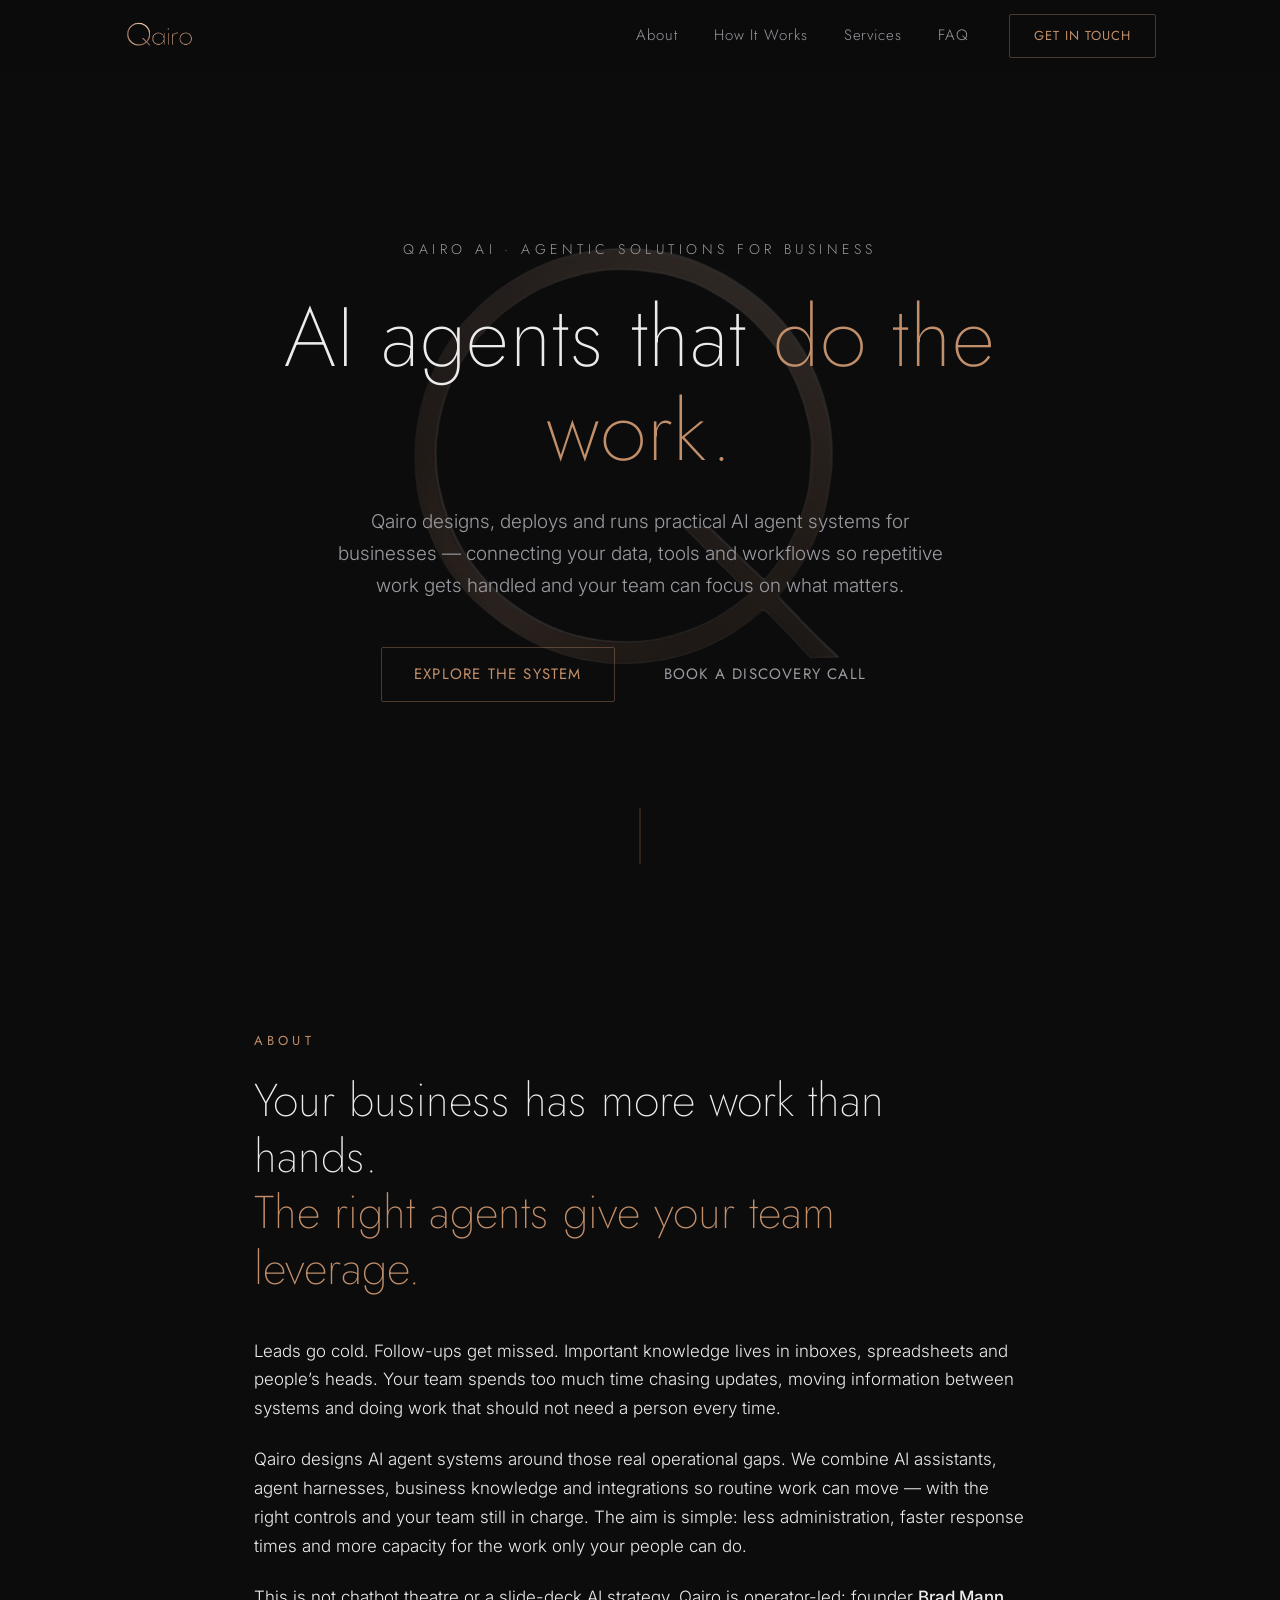
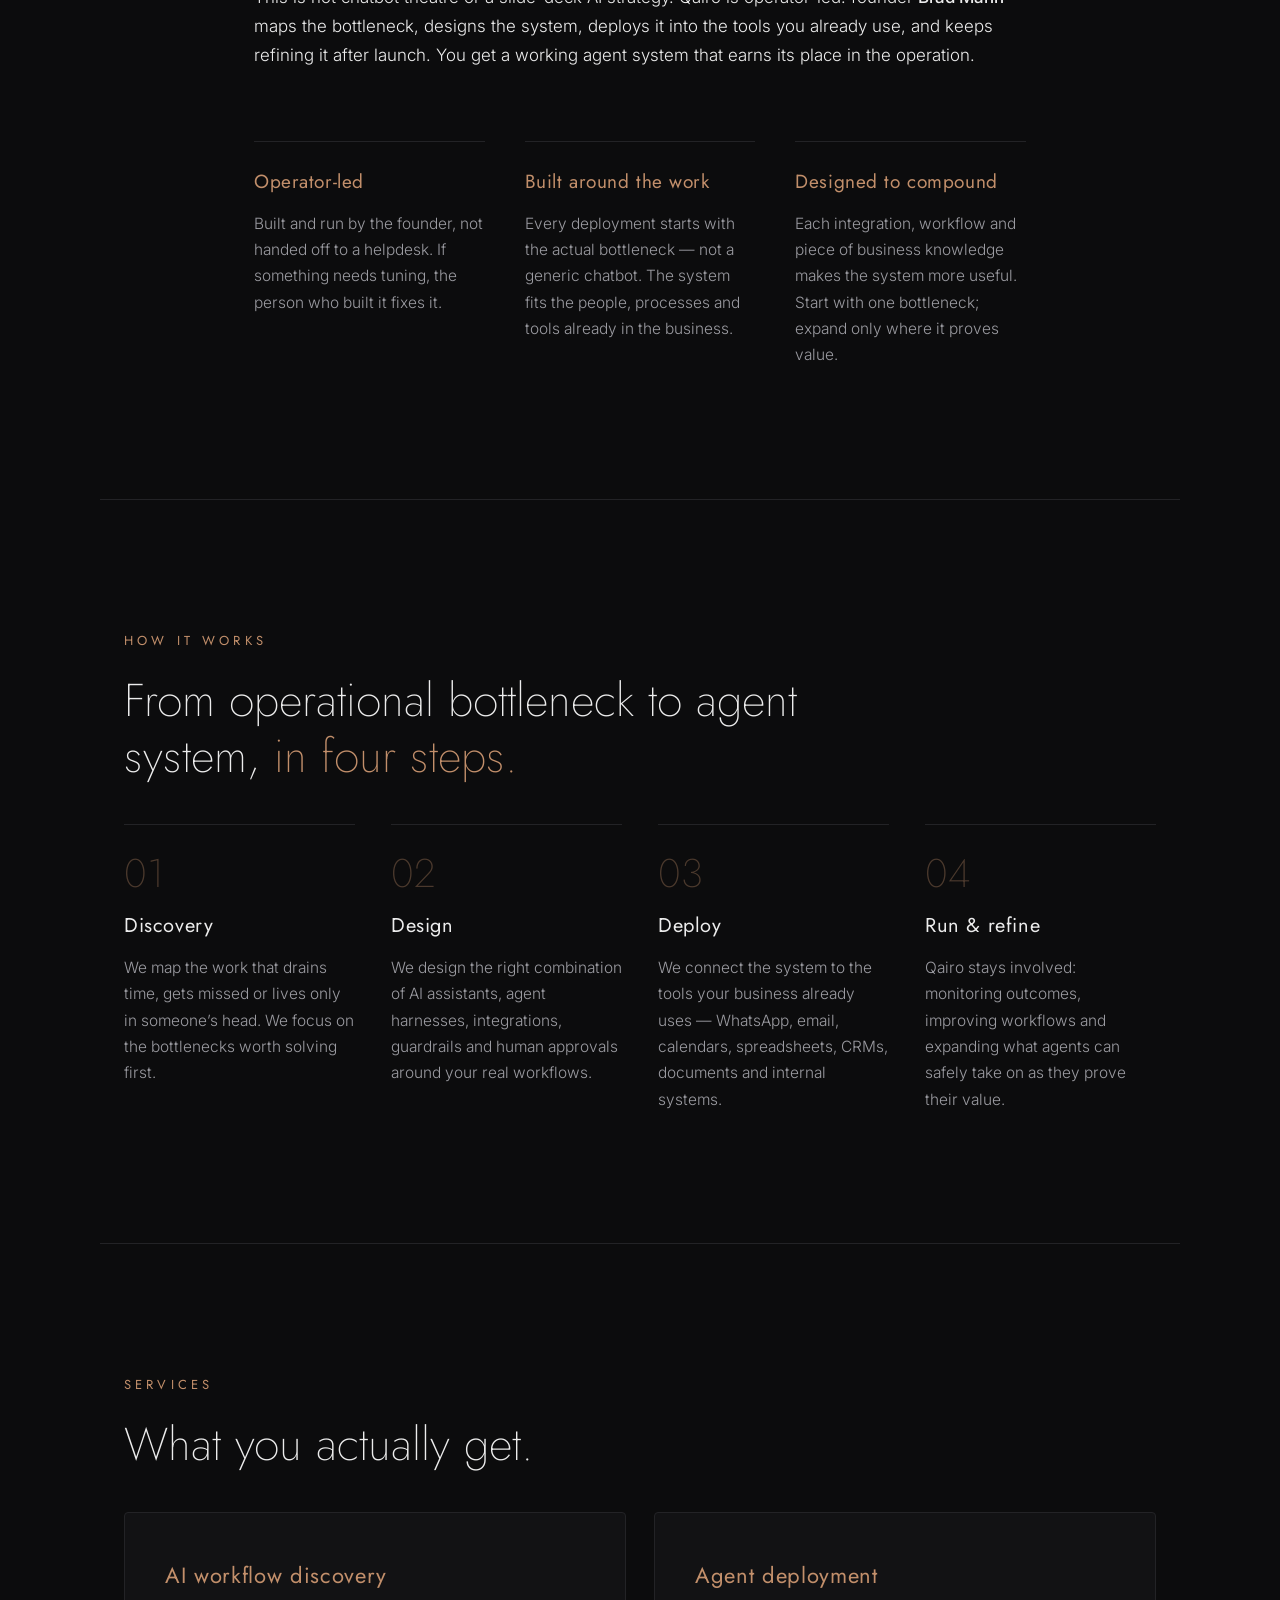
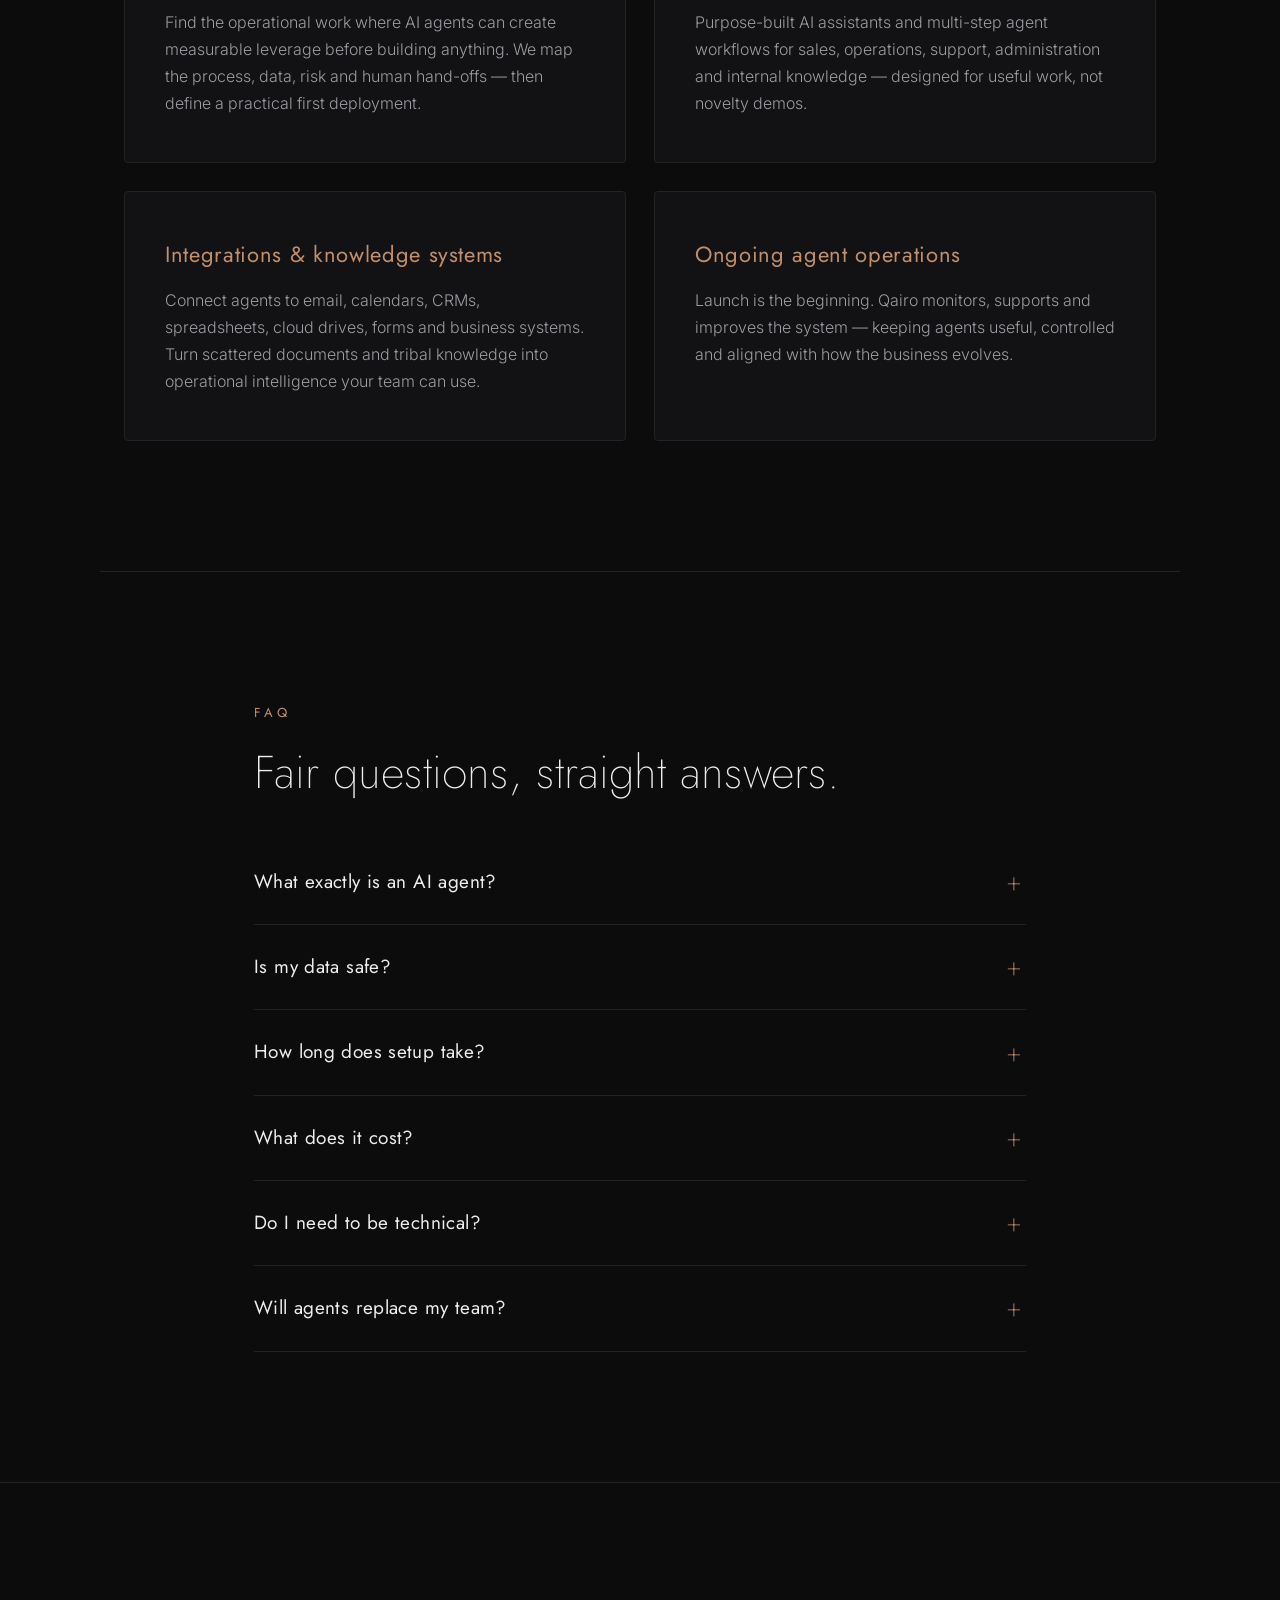
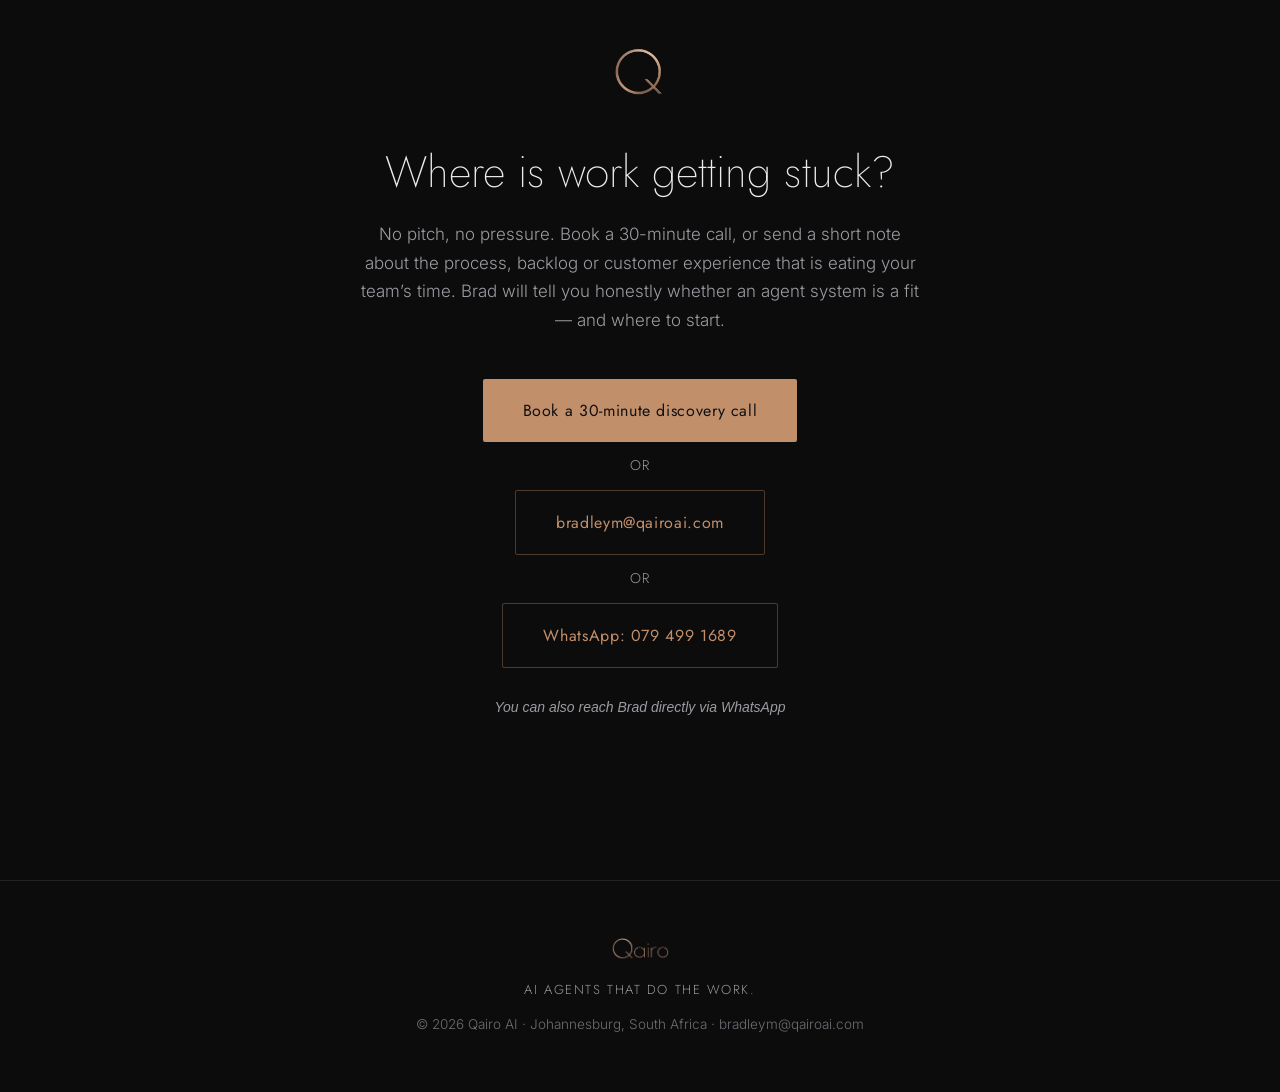
==== commit 25813838: "feat: add Calendly discovery call booking link - Hero 'Book a discovery call' now links to the Calen" ====
--- a/index.html
+++ b/index.html
@@ -58,7 +58,7 @@
         </p>
         <div class="hero-actions">
           <a href="#how" class="btn btn-outline">Explore the system</a>
-          <a href="#contact" class="btn btn-ghost">Book a discovery call</a>
+          <a href="https://calendly.com/bradleym-qairoai/discovery-call" class="btn btn-ghost" target="_blank" rel="noopener">Book a discovery call</a>
         </div>
       </div>
       <a href="#about" class="hero-scroll" aria-label="Scroll to About">
@@ -230,12 +230,14 @@
         <img src="qairo-mark-t.png" alt="" class="cta-mark" aria-hidden="true" />
         <h2 class="cta-title">Where is work getting stuck?</h2>
         <p class="cta-sub">
-          No pitch, no pressure. Send a short note about the process, backlog or customer
-          experience that is eating your team’s time. Brad will tell you honestly whether an
-          agent system is a fit — and where to start.
+          No pitch, no pressure. Book a 30-minute call, or send a short note about the process,
+          backlog or customer experience that is eating your team’s time. Brad will tell you
+          honestly whether an agent system is a fit — and where to start.
         </p>
         <div class="cta-contact">
-          <a href="mailto:bradleym@qairoai.com" class="btn btn-solid btn-lg">bradleym@qairoai.com</a>
+          <a href="https://calendly.com/bradleym-qairoai/discovery-call" class="btn btn-solid btn-lg" target="_blank" rel="noopener">Book a 30-minute discovery call</a>
+          <div class="cta-divider">or</div>
+          <a href="mailto:bradleym@qairoai.com" class="btn btn-outline btn-lg">bradleym@qairoai.com</a>
           <div class="cta-divider">or</div>
           <a href="https://wa.me/27794991689?text=Hi%20Brad%2C%20I'm%20interested%20in%20learning%20more%20about%20Qairo%20AI." class="btn btn-outline btn-lg">
             WhatsApp: 079 499 1689
